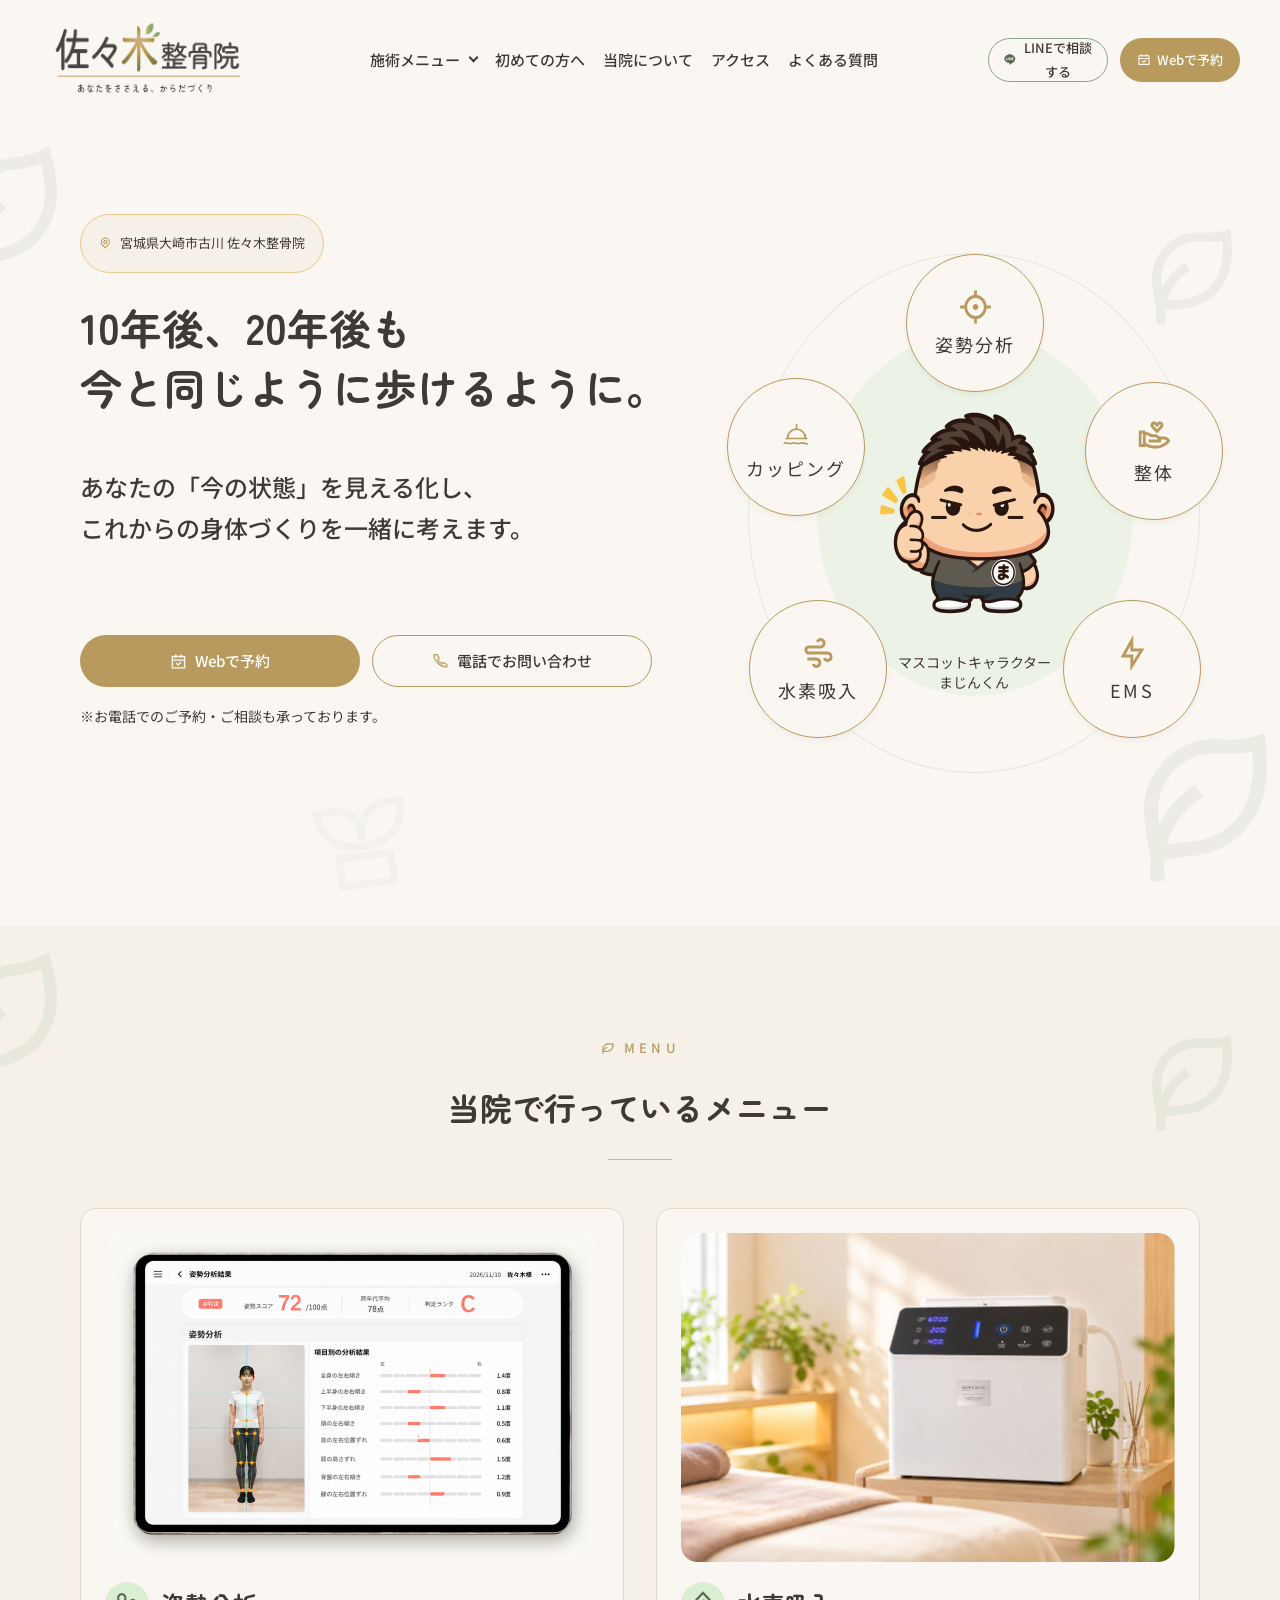
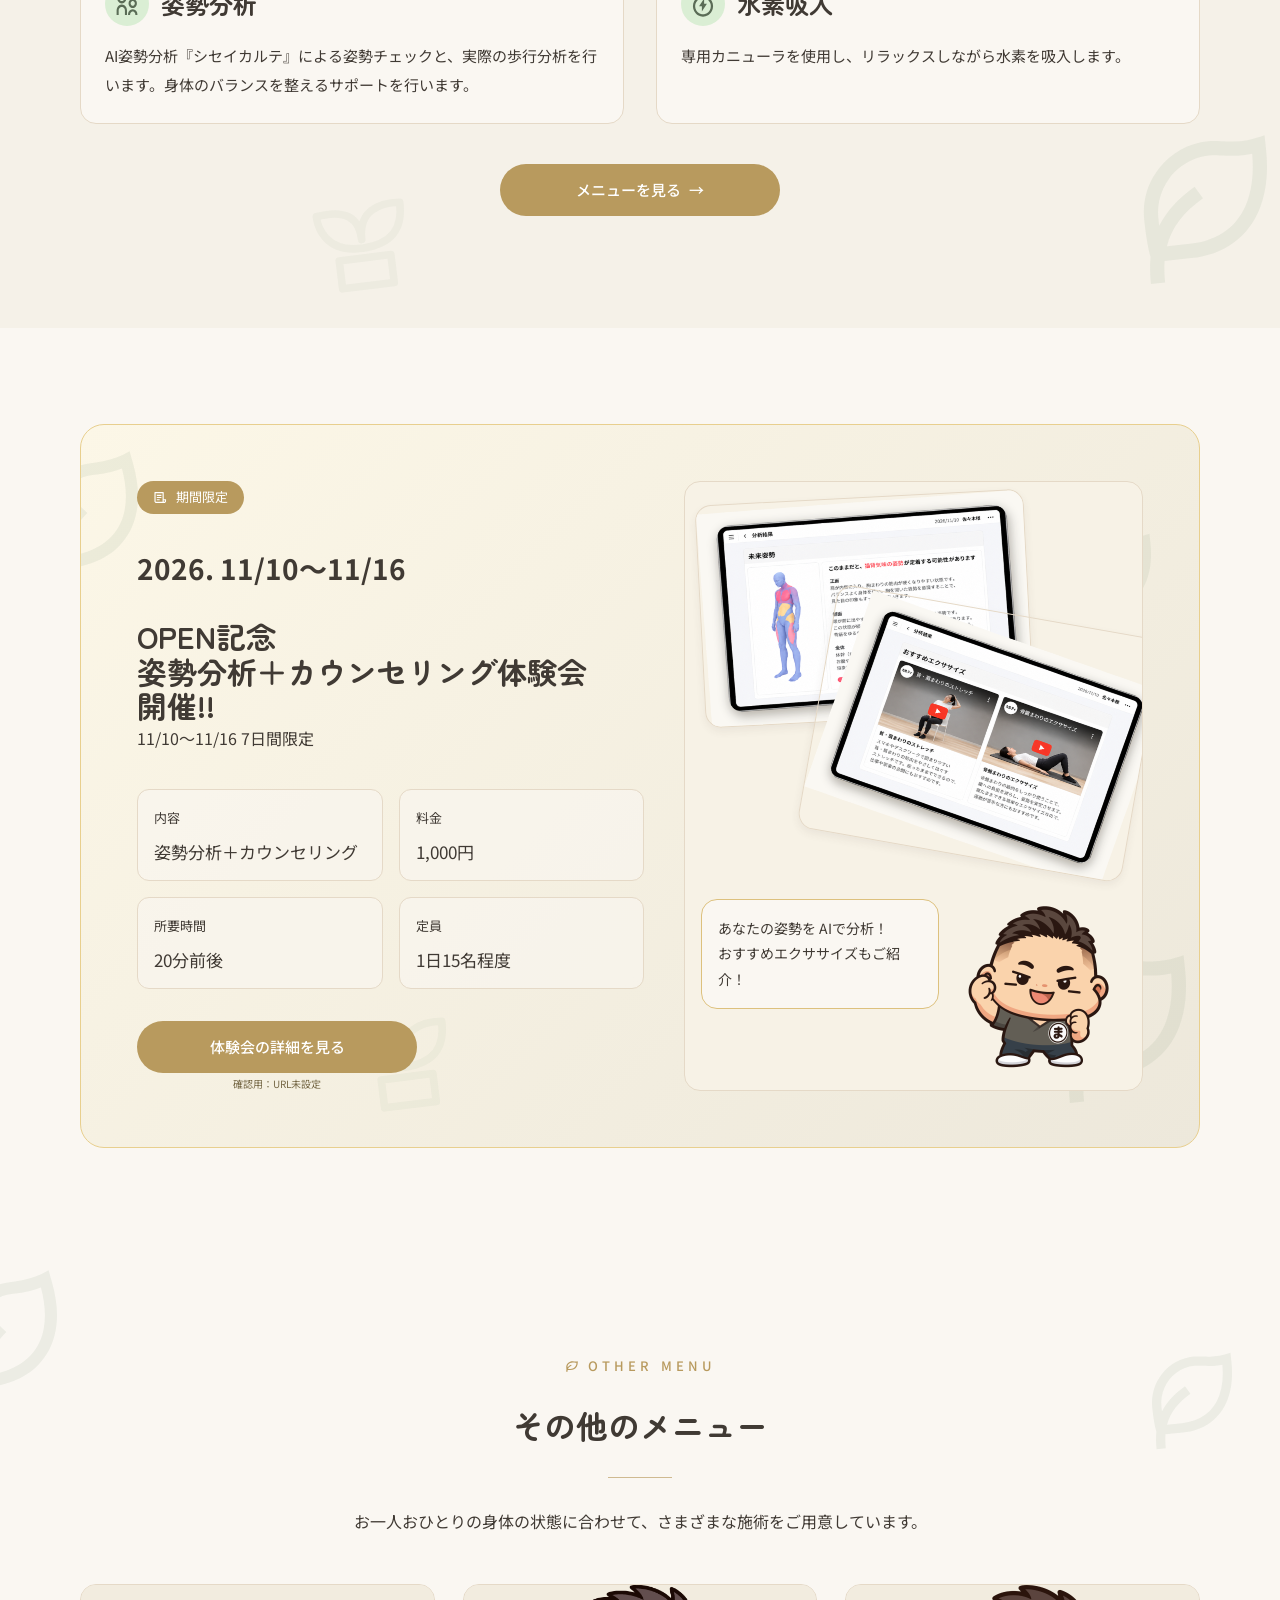
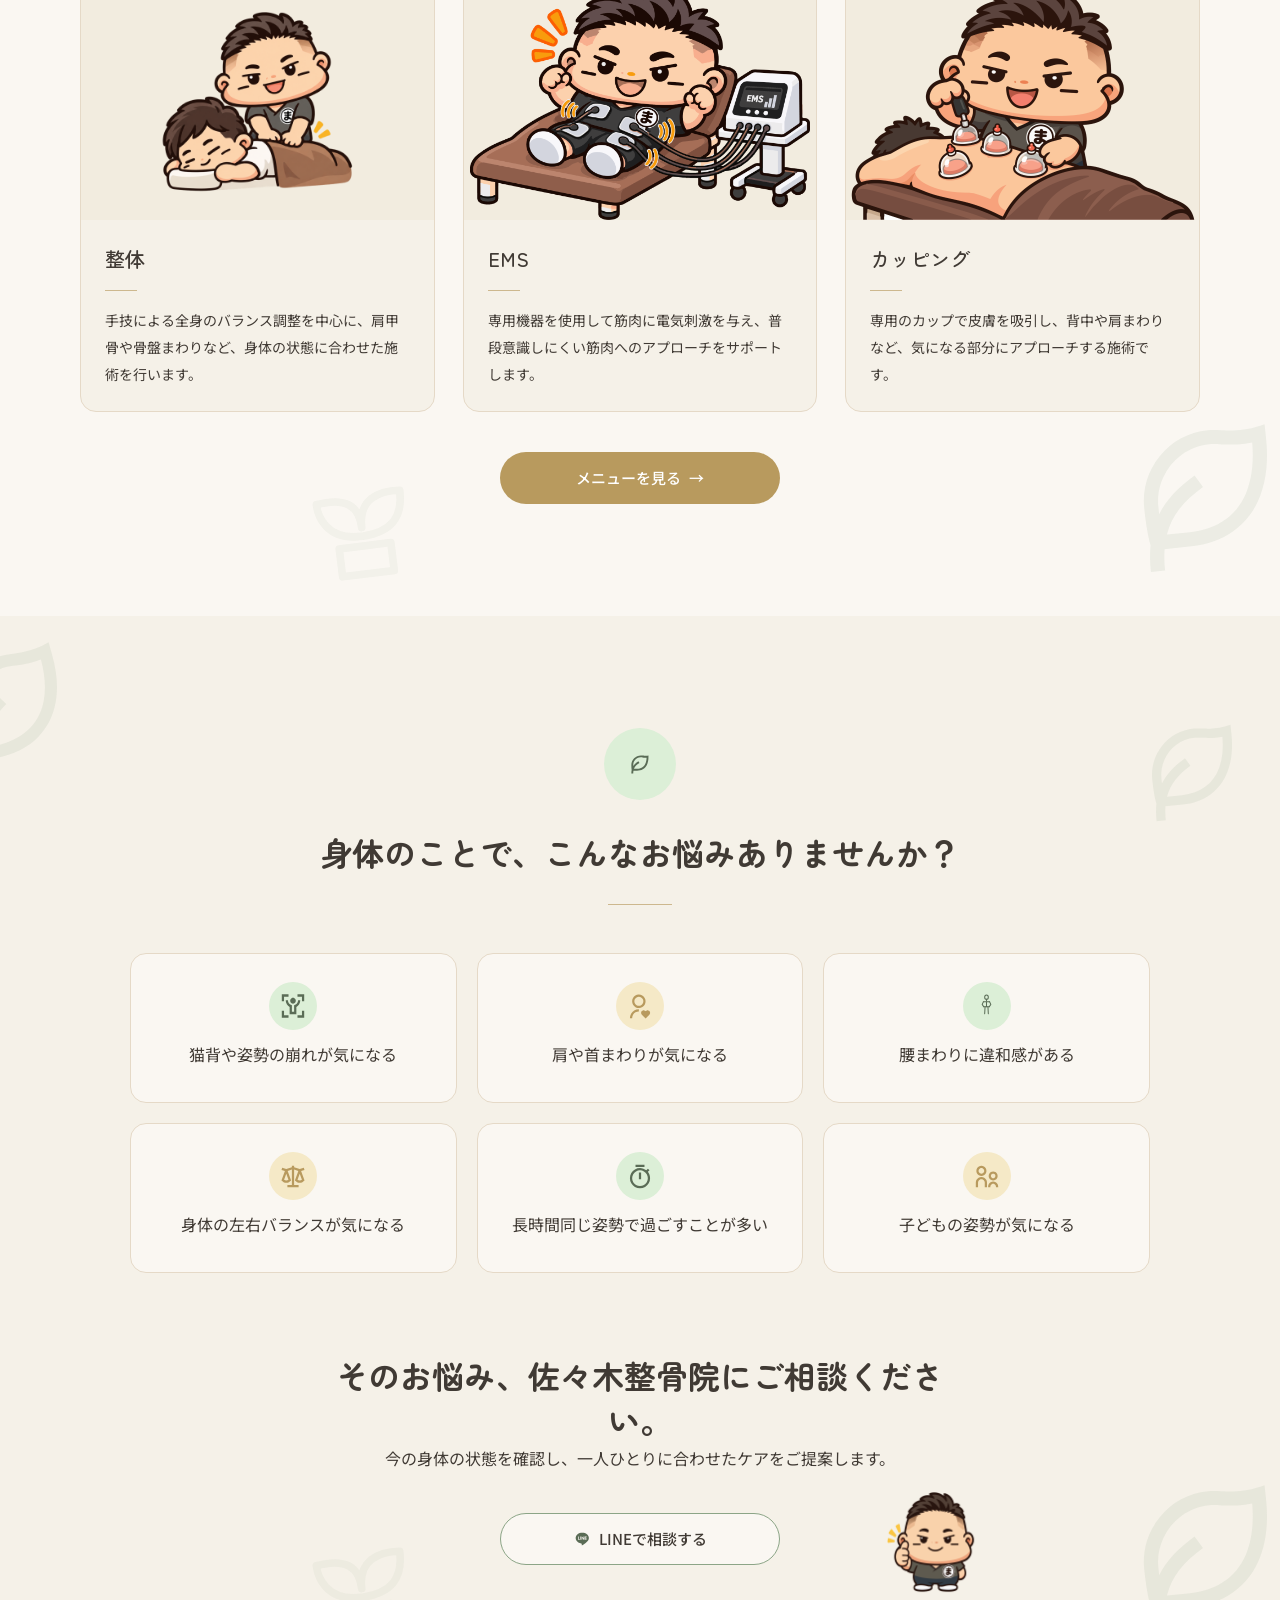
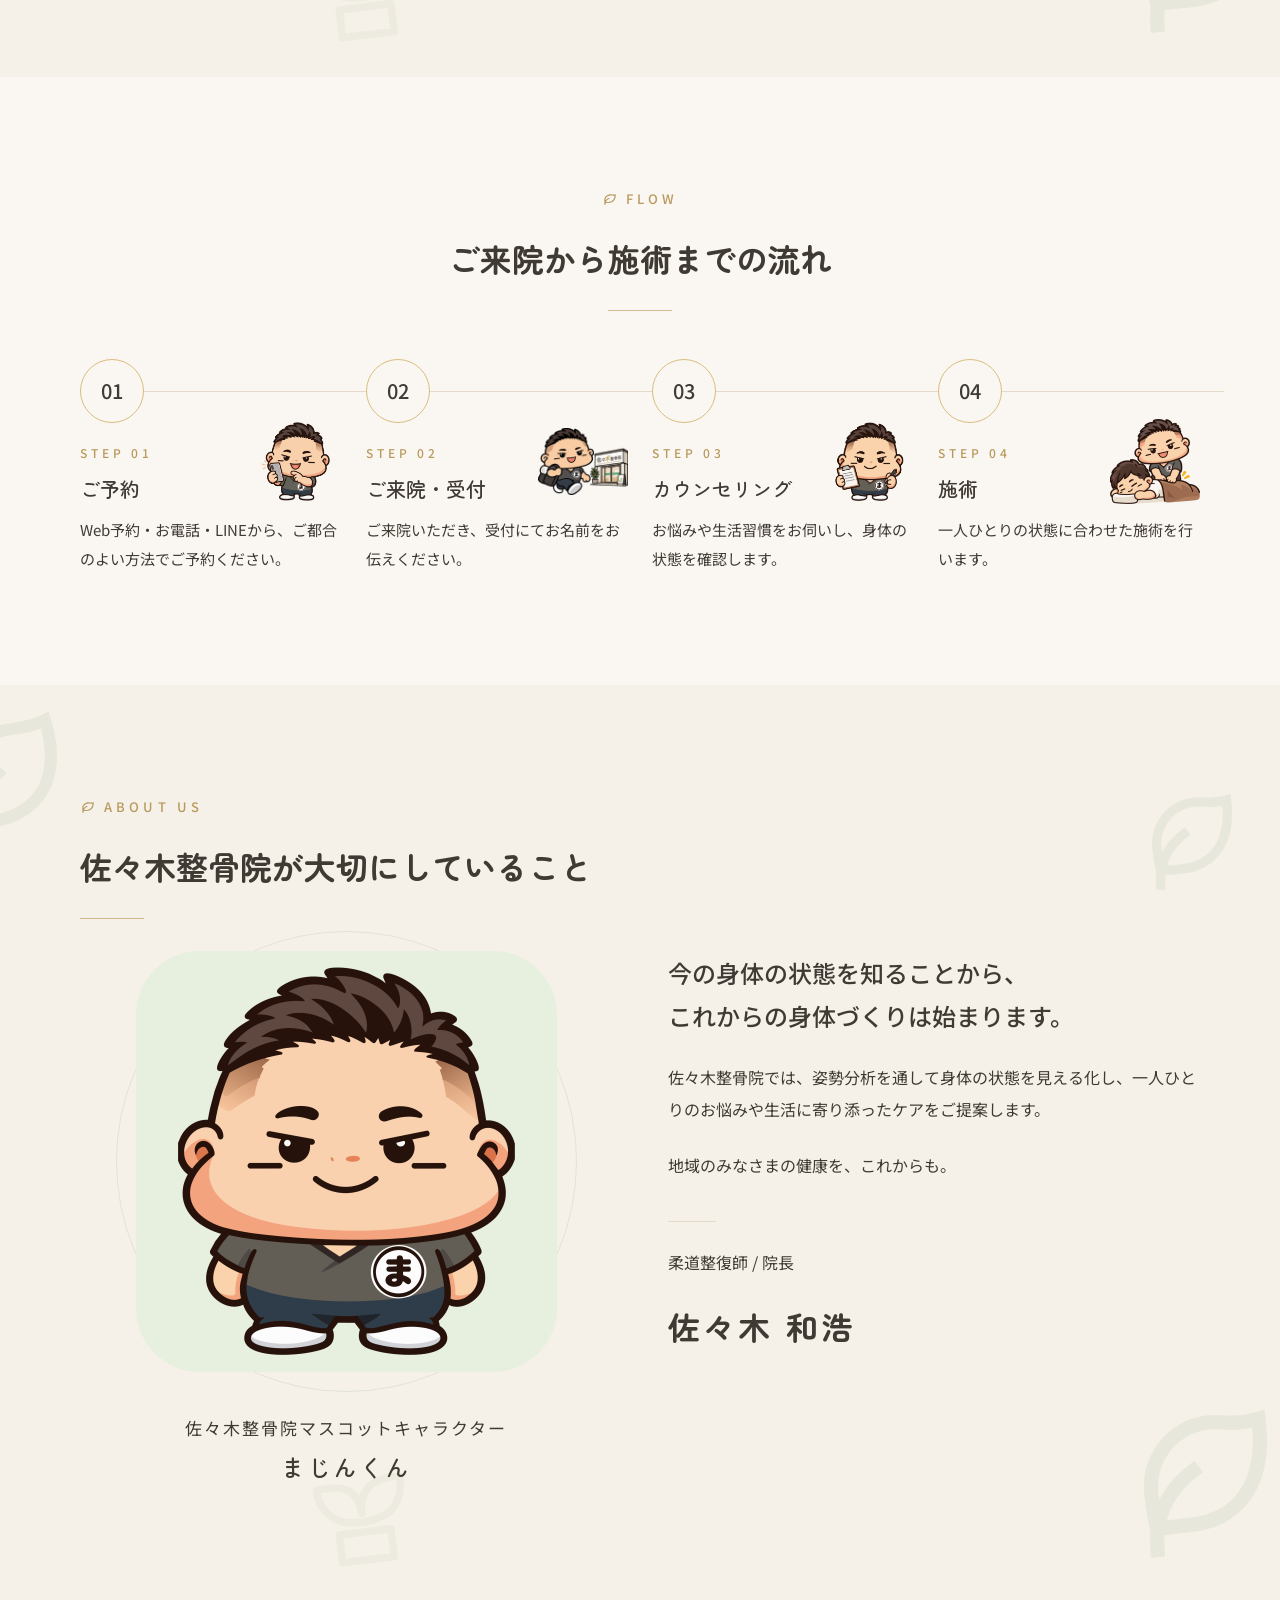
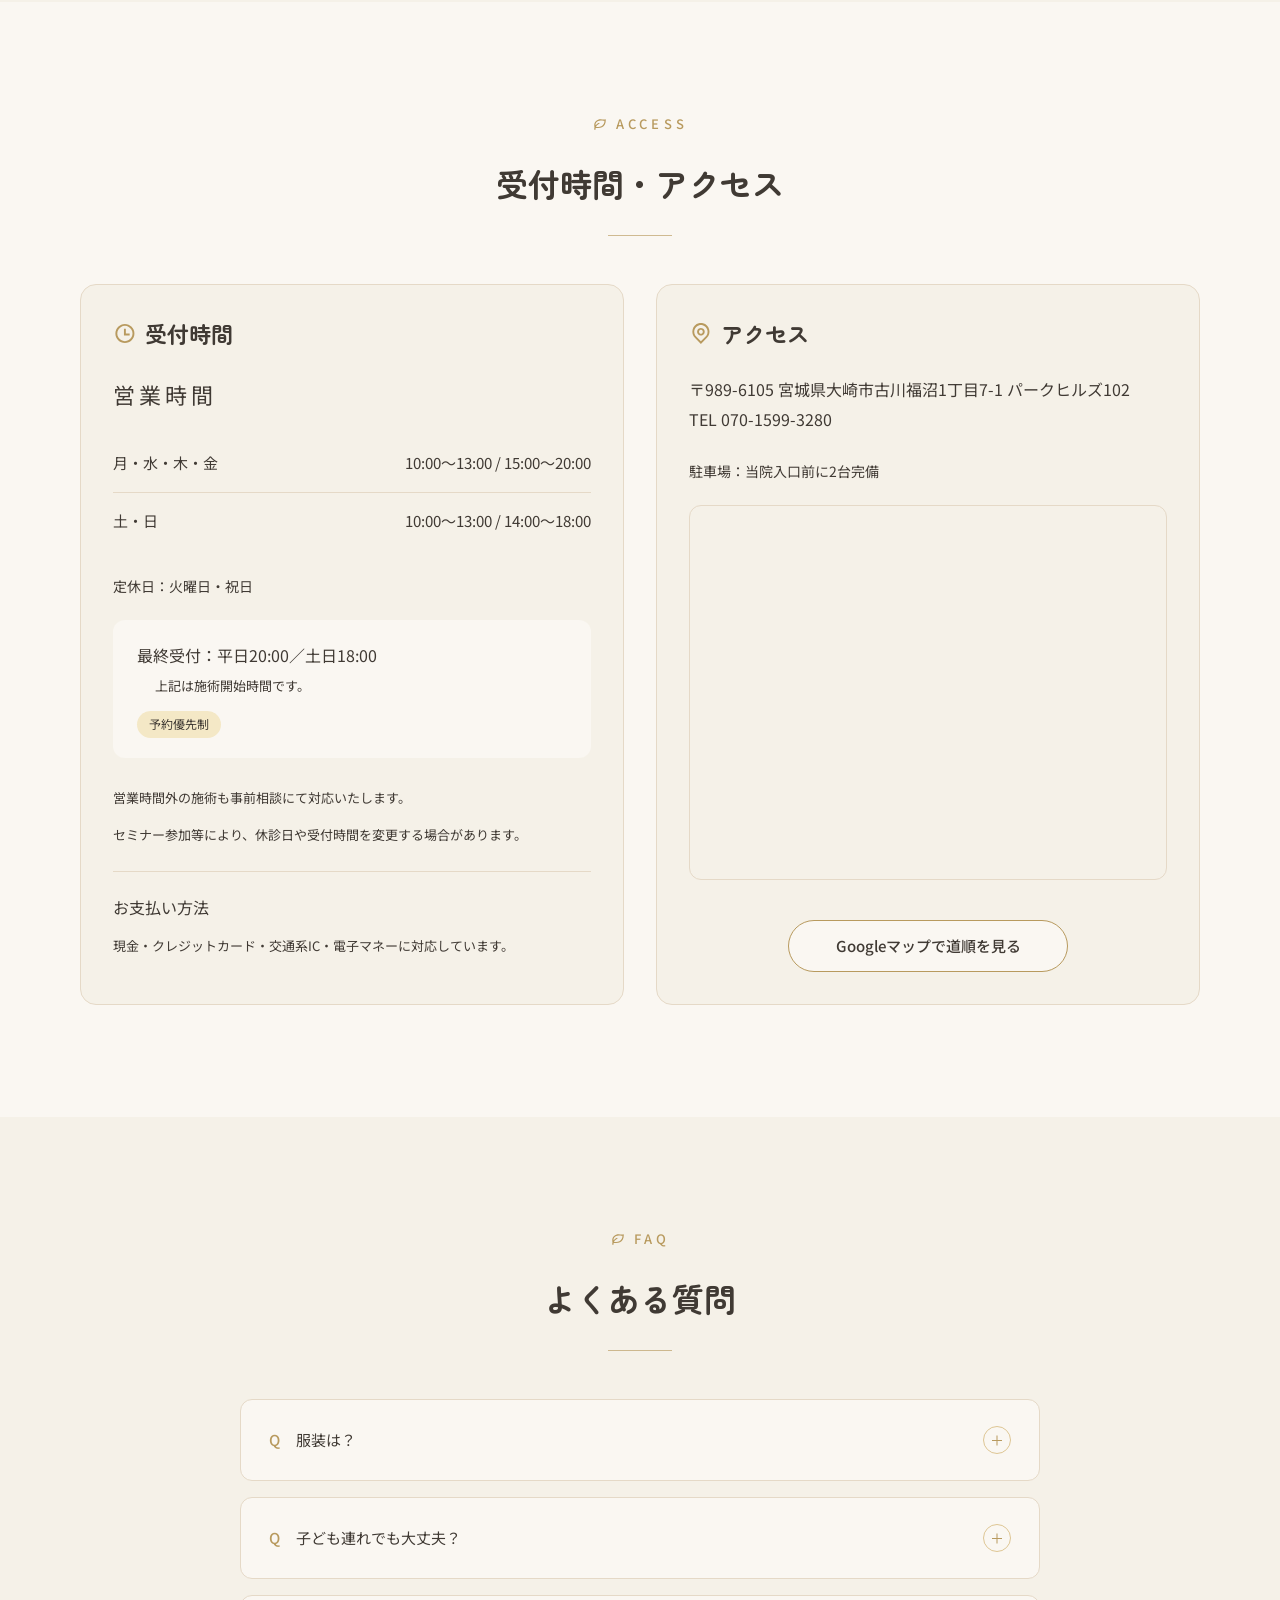
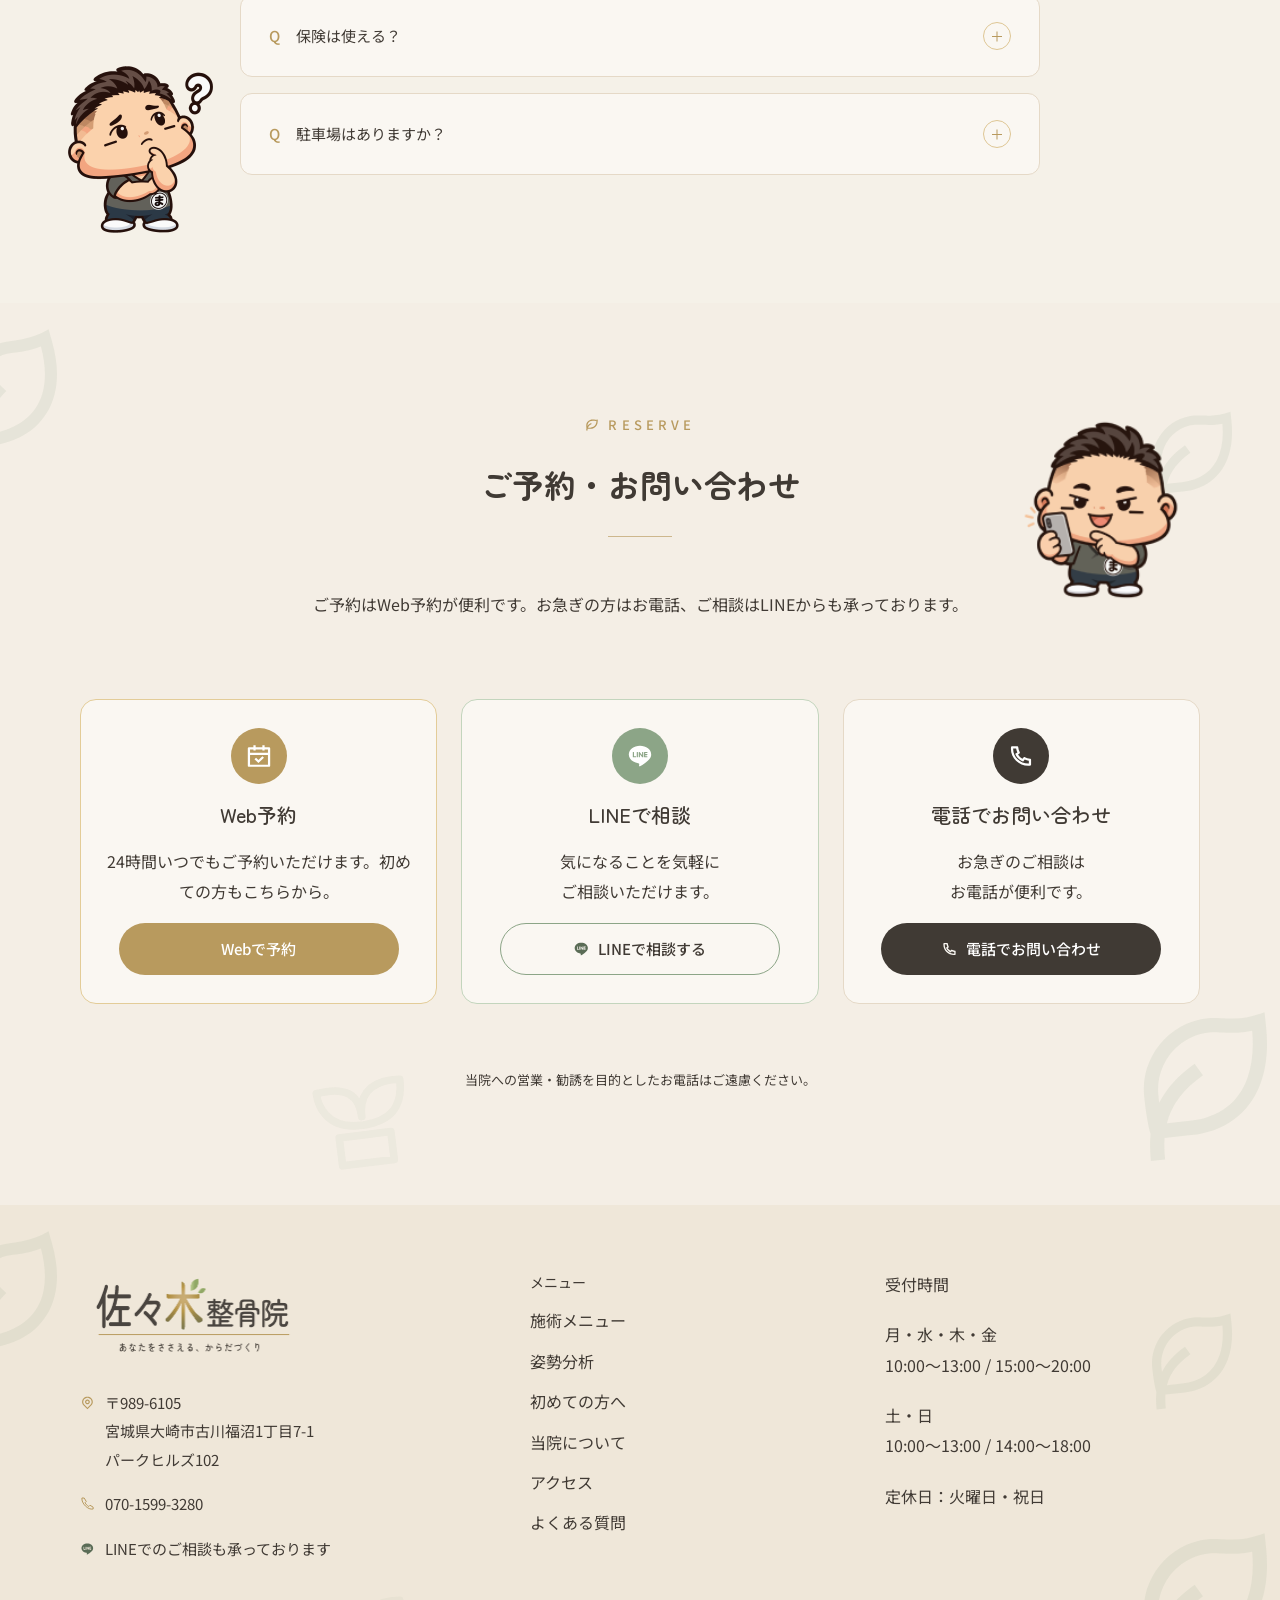
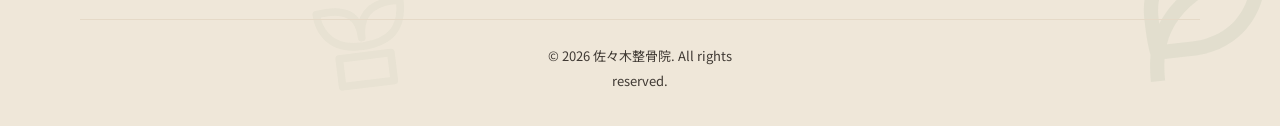
==== index.html @ aad19b83 "Publish approved website preview" ====
<!doctype html>
<html lang="ja">
<head>
  <meta charset="utf-8"><meta name="viewport" content="width=device-width, initial-scale=1">
  <title>佐々木整骨院｜宮城県大崎市古川</title>
  <meta name="description" content="宮城県大崎市古川の佐々木整骨院。姿勢分析、整体、EMS、水素吸入、カッピング。今の身体の状態を知ることから、これからの身体づくりを一緒に考えます。">
  <meta name="robots" content="noindex, nofollow">
  <script>if(new URLSearchParams(location.search).get('export')==='1')document.documentElement.dataset.export='true';</script>
  <link rel="stylesheet" href="./assets/css/fonts.css">
  <link rel="stylesheet" href="./assets/css/tokens.css"><link rel="stylesheet" href="./assets/css/base.css"><link rel="stylesheet" href="./assets/css/components.css"><link rel="stylesheet" href="./assets/css/motion.css"><link rel="stylesheet" href="./assets/css/pages/top.css">
  <script type="module" src="./assets/js/main.js"></script>
</head>
<body class="page-top">
  <a href="#main-content" class="skip-link">本文へ移動</a>
  <header class="site-header" data-header>
<div class="header-container">
  <a class="brand" href="./index.html" aria-label="佐々木整骨院 トップページ">

<img src="./images/site-footer__logo-image-d5512c13.png" alt="佐々木整骨院" class="" width="268" height="112" loading="eager" decoding="async">
</a>
  <nav class="desktop-nav" aria-label="メインナビゲーション" data-desktop-nav>
    <div class="dropdown-parent"><button class="nav-toggle" data-dropdown-toggle aria-expanded="false" aria-controls="desktop-dropdown">施術メニュー <span class="chevron" aria-hidden="true"></span></button>
    <div id="desktop-dropdown" class="desktop-dropdown" data-dropdown hidden><a href="./treatment.html">施術メニュー一覧</a><a href="./posture.html">姿勢分析</a><a href="./treatment.html#seitai">整体</a><a href="./treatment.html#ems">EMS</a><a href="./hydrogen.html">水素吸入</a><a href="./treatment.html#cupping">カッピング</a></div></div>
    <a href="./first.html">初めての方へ</a><a href="./index.html#about">当院について</a><a href="./index.html#access">アクセス</a><a href="./index.html#faq">よくある質問</a>
  </nav>
  <div class="header-actions">



<a class="button button--line" href="https://lin.ee/tBGermr" data-external="line" target="_blank" rel="noopener noreferrer"><img src="./images/icon-74-290.svg" class="icon " alt="" width="24" height="24">LINEで相談する<span class="sr-only">（新しいタブで開きます）</span></a>





<a class="button button--gold" href="https://sasaki-seikotsuin-majin.jp/lp/" data-external="web" target="_blank" rel="noopener noreferrer"><img src="./images/icon-74-337.svg" class="icon " alt="" width="24" height="24">Webで予約<span class="sr-only">（新しいタブで開きます）</span></a>

</div>
  <button class="menu-toggle" data-menu-toggle aria-expanded="false" aria-controls="mobile-menu" aria-label="メニューを開く"><span></span><span></span><span></span></button>
</div>
</header>
<div class="menu-overlay" data-menu-overlay hidden></div>
<div id="mobile-menu" class="mobile-menu" role="dialog" aria-modal="true" aria-label="サイトメニュー" tabindex="-1" data-mobile-menu hidden>
  <div class="mobile-menu__header"><a href="./index.html" aria-label="佐々木整骨院 トップページ">

<img src="./images/site-footer__logo-image-d5512c13.png" alt="佐々木整骨院" class="" width="192" height="80" loading="eager" decoding="async">
</a><button class="menu-close" data-menu-close aria-label="メニューを閉じる">×</button></div>
  <nav aria-label="スマートフォン用ナビゲーション"><button class="submenu-toggle" data-submenu-toggle aria-controls="mobile-submenu" aria-expanded="false">施術メニュー<span aria-hidden="true">＋</span></button><div id="mobile-submenu" class="mobile-submenu" hidden><a href="./treatment.html">施術メニュー一覧</a><a href="./posture.html">姿勢分析</a><a href="./treatment.html#seitai">整体</a><a href="./treatment.html#ems">EMS</a><a href="./hydrogen.html">水素吸入</a><a href="./treatment.html#cupping">カッピング</a></div><a class="mobile-nav-link" href="./first.html">初めての方へ</a><a class="mobile-nav-link" href="./index.html#about">当院について</a><a class="mobile-nav-link" href="./index.html#access">アクセス</a><a class="mobile-nav-link" href="./index.html#faq">よくある質問</a></nav>
  <p class="mobile-menu__label">ご予約・お問い合わせ</p><div class="mobile-menu__actions">



<a class="button button--gold" href="https://sasaki-seikotsuin-majin.jp/lp/" data-external="web" target="_blank" rel="noopener noreferrer">Webで予約<span class="sr-only">（新しいタブで開きます）</span></a>





<a class="button button--line" href="https://lin.ee/tBGermr" data-external="line" target="_blank" rel="noopener noreferrer"><img src="./images/icon-74-290.svg" class="icon " alt="" width="24" height="24">LINEで相談する<span class="sr-only">（新しいタブで開きます）</span></a>

<a class="button button--dark" href="tel:07015993280"><img src="./images/icon-74-372.svg" class="icon " alt="" width="24" height="24">電話でお問い合わせ</a></div>
</div>
<noscript><nav class="no-js-nav" aria-label="ページ一覧"><a href="./treatment.html">施術メニュー一覧</a><a href="./posture.html">姿勢分析</a><a href="./treatment.html#seitai">整体</a><a href="./treatment.html#ems">EMS</a><a href="./hydrogen.html">水素吸入</a><a href="./treatment.html#cupping">カッピング</a><a href="./first.html">初めての方へ</a><a href="./index.html#about">当院について</a><a href="./index.html#access">アクセス</a><a href="./index.html#faq">よくある質問</a></nav></noscript>

  <main id="main-content" tabindex="-1">

<section class="top-hero decorated" aria-labelledby="page-title"><div class="decorations" aria-hidden="true"><img class="leaf leaf--one" src="./images/icon-87-319.svg" alt=""><img class="leaf leaf--two" src="./images/icon-87-319.svg" alt=""><img class="leaf leaf--three" src="./images/icon-87-319.svg" alt=""><svg class="sprout" viewBox="0 0 100 120" fill="none"><path d="M48 74C14 74 10 49 10 40c28-4 39 6 39 26C49 40 68 34 88 36c0 25-12 37-39 38Zm-22 9h48v26H26z" stroke="currentColor" stroke-width="7" stroke-linejoin="round"/></svg></div><div class="hero-container">
<div class="hero-copy hero-intro"><p class="location-label"><img src="./images/icon-87-288.svg" class="icon " alt="" width="24" height="24">宮城県大崎市古川 佐々木整骨院</p><h1 id="page-title">10年後、20年後も
今と同じように歩けるように。</h1><p class="hero-description">あなたの「今の状態」を見える化し、
これからの身体づくりを一緒に考えます。</p></div>
<div class="hero-visual"><div class="menu-ring"><div class="hero-halo"></div><div class="menu-orbit menu-orbit--1" style="--delay:0s"><div class="menu-orbit__float"><a href="./posture.html"><img src="./images/icon-87-326.svg" class="icon " alt="" width="24" height="24"><span>姿勢分析</span></a></div></div><div class="menu-orbit menu-orbit--2" style="--delay:0.9s"><div class="menu-orbit__float"><a href="./treatment.html#seitai"><img src="./images/icon-87-331.svg" class="icon " alt="" width="24" height="24"><span>整体</span></a></div></div><div class="menu-orbit menu-orbit--3" style="--delay:1.8s"><div class="menu-orbit__float"><a href="./treatment.html#ems"><img src="./images/icon-87-336.svg" class="icon " alt="" width="24" height="24"><span>EMS</span></a></div></div><div class="menu-orbit menu-orbit--4" style="--delay:2.7s"><div class="menu-orbit__float"><a href="./hydrogen.html"><img src="./images/icon-87-341.svg" class="icon " alt="" width="24" height="24"><span>水素吸入</span></a></div></div><div class="menu-orbit menu-orbit--5" style="--delay:3.6s"><div class="menu-orbit__float"><a href="./treatment.html#cupping"><img src="./images/icon-87-346.svg" class="icon " alt="" width="24" height="24"><span>カッピング</span></a></div></div></div>

<img src="./images/majinkun_hero_thumbsup-cde52f91.png" alt="" class="hero-character" width="218" height="218" loading="eager" decoding="async">
<p class="hero-character-caption">マスコットキャラクター<br>まじんくん</p></div>
<div class="hero-cta hero-intro"><div class="actions">



<a class="button button--gold" href="https://sasaki-seikotsuin-majin.jp/lp/" data-external="web" target="_blank" rel="noopener noreferrer"><img src="./images/icon-74-337.svg" class="icon " alt="" width="24" height="24">Webで予約<span class="sr-only">（新しいタブで開きます）</span></a>

<a class="button button--outline" href="tel:07015993280"><svg class="icon phone-outline" aria-hidden="true" viewBox="0 0 24 24" fill="none" stroke="currentColor" stroke-width="1.7"><path d="m7 3 3 5-2 2c2 3 3 4 6 6l2-2 5 3v3c-8 2-19-9-18-17z"/></svg>電話でお問い合わせ</a></div><p class="hero-phone-note">※お電話でのご予約・ご相談も承っております。</p></div>
</div></section>


<section class="section top-menu section--beige decorated" id="menu" data-reveal><div class="decorations" aria-hidden="true"><img class="leaf leaf--one" src="./images/icon-87-319.svg" alt=""><img class="leaf leaf--two" src="./images/icon-87-319.svg" alt=""><img class="leaf leaf--three" src="./images/icon-87-319.svg" alt=""><svg class="sprout" viewBox="0 0 100 120" fill="none"><path d="M48 74C14 74 10 49 10 40c28-4 39 6 39 26C49 40 68 34 88 36c0 25-12 37-39 38Zm-22 9h48v26H26z" stroke="currentColor" stroke-width="7" stroke-linejoin="round"/></svg></div><div class="container">
<div class="section-heading center">
  <p class="eyebrow"><img src="./images/icon-87-364.svg" class="icon " alt="" width="24" height="24"> MENU</p>
  <h2>当院で行っているメニュー</h2><span class="heading-rule" aria-hidden="true"></span>
  
</div>
<div class="menu-cards"><a class="menu-card" href="./posture.html">

<img src="./images/menu-card__image-0005d74b.png" alt="姿勢分析" class="menu-card__photo" width="494" height="330" loading="lazy" decoding="async">
<h3><span class="round-icon"><img src="./images/icon-87-374.svg" class="icon " alt="" width="24" height="24"></span>姿勢分析</h3><p>AI姿勢分析『シセイカルテ』による姿勢チェックと、実際の歩行分析を行います。身体のバランスを整えるサポートを行います。</p></a><a class="menu-card" href="./hydrogen.html">

<img src="./images/menu-card__image--hydrogen-d3a3ce05.png" alt="水素吸入" class="menu-card__photo" width="494" height="330" loading="lazy" decoding="async">
<h3><span class="round-icon"><img src="./images/icon-87-385.svg" class="icon " alt="" width="24" height="24"></span>水素吸入</h3><p>専用カニューラを使用し、リラックスしながら水素を吸入します。</p></a></div><div class="section-bottom"><a class="button button--gold" href="./treatment.html">メニューを見る <span aria-hidden="true">→</span></a></div></div></section>



<section class="section experience" id="experience" data-reveal><div class="container"><div class="experience-panel decorated"><div class="decorations" aria-hidden="true"><img class="leaf leaf--one" src="./images/icon-87-319.svg" alt=""><img class="leaf leaf--two" src="./images/icon-87-319.svg" alt=""><img class="leaf leaf--three" src="./images/icon-87-319.svg" alt=""><svg class="sprout" viewBox="0 0 100 120" fill="none"><path d="M48 74C14 74 10 49 10 40c28-4 39 6 39 26C49 40 68 34 88 36c0 25-12 37-39 38Zm-22 9h48v26H26z" stroke="currentColor" stroke-width="7" stroke-linejoin="round"/></svg></div><div class="experience-copy"><p class="event-badge"><img src="./images/icon-87-435.svg" class="icon " alt="" width="24" height="24">期間限定</p><p class="event-date"><span class="desktop-only">2026. 11/10〜11/16</span><span class="mobile-only">11/10</span></p><h2><span class="desktop-only">OPEN記念
姿勢分析＋カウンセリング体験会
開催!!</span><span class="mobile-only">OPEN記念<br>姿勢分析＋カウンセリング<br>体験会開催!!</span></h2><p class="event-duration">11/10〜11/16 7日間限定</p><dl class="event-facts"><div><dt>内容</dt><dd>姿勢分析＋カウンセリング</dd></div><div><dt>料金</dt><dd>1,000円</dd></div><div><dt>所要時間</dt><dd>20分前後</dd></div><div><dt>定員</dt><dd>1日15名程度</dd></div></dl>



<span class="unavailable-wrap"><span class="button button--gold is-unavailable" role="link" aria-disabled="true" data-unconfigured="experience">体験会の詳細を見る</span><small class="unconfigured-note">確認用：URL未設定</small></span>

</div><div class="experience-visual">

<img src="./images/experience__image-fed4a5ee.png" alt="姿勢分析の結果画面" class="experience-photo experience-photo--one" width="593" height="401" loading="lazy" decoding="async">


<img src="./images/experience__image-bb1d2763.png" alt="おすすめエクササイズの案内画面" class="experience-photo experience-photo--two" width="614" height="461" loading="lazy" decoding="async">
<div class="experience-bottom"><p class="speech">あなたの姿勢を AIで分析！
おすすめエクササイズもご紹介！</p><picture><source media="(max-width:767px)" srcset="./images/majinkun_experience_guts-2d3f2a27.png">

<img src="./images/majinkun_experience_guts-d4fafcd0.png" alt="" class="experience-character" width="175" height="175" loading="lazy" decoding="async">
</picture></div></div></div></div></section>



<section class="section other-menu decorated" data-reveal><div class="decorations" aria-hidden="true"><img class="leaf leaf--one" src="./images/icon-87-319.svg" alt=""><img class="leaf leaf--two" src="./images/icon-87-319.svg" alt=""><img class="leaf leaf--three" src="./images/icon-87-319.svg" alt=""><svg class="sprout" viewBox="0 0 100 120" fill="none"><path d="M48 74C14 74 10 49 10 40c28-4 39 6 39 26C49 40 68 34 88 36c0 25-12 37-39 38Zm-22 9h48v26H26z" stroke="currentColor" stroke-width="7" stroke-linejoin="round"/></svg></div><div class="container">
<div class="section-heading center">
  <p class="eyebrow"><img src="./images/icon-87-364.svg" class="icon " alt="" width="24" height="24"> OTHER MENU</p>
  <h2>その他のメニュー</h2><span class="heading-rule" aria-hidden="true"></span>
  <p class="section-lead">お一人おひとりの身体の状態に合わせて、さまざまな施術をご用意しています。</p>
</div>
<div class="card-grid"><a class="other-card" href="./treatment.html#seitai"><div class="other-card__image">

<img src="./images/majinkun_other-menu_treatment-8772f2e1.png" alt="" class="" width="630" height="576" loading="lazy" decoding="async">
</div><div class="other-card__copy"><h3>整体</h3><span class="heading-rule"></span><p>手技による全身のバランス調整を中心に、肩甲骨や骨盤まわりなど、身体の状態に合わせた施術を行います。</p></div></a><a class="other-card" href="./treatment.html#ems"><div class="other-card__image">

<img src="./images/majinkun_other-menu_ems-f6d6d370.png" alt="" class="" width="618" height="428" loading="lazy" decoding="async">
</div><div class="other-card__copy"><h3>EMS</h3><span class="heading-rule"></span><p>専用機器を使用して筋肉に電気刺激を与え、普段意識しにくい筋肉へのアプローチをサポートします。</p></div></a><a class="other-card" href="./treatment.html#cupping"><div class="other-card__image">

<img src="./images/majinkun_other-menu_cupping-7964bb1e.png" alt="" class="" width="704" height="470" loading="lazy" decoding="async">
</div><div class="other-card__copy"><h3>カッピング</h3><span class="heading-rule"></span><p>専用のカップで皮膚を吸引し、背中や肩まわりなど、気になる部分にアプローチする施術です。</p></div></a></div><div class="section-bottom"><a class="button button--gold" href="./treatment.html">メニューを見る <span aria-hidden="true">→</span></a></div></div></section>



<section class="section top-concerns section--beige decorated" data-reveal><div class="decorations" aria-hidden="true"><img class="leaf leaf--one" src="./images/icon-87-319.svg" alt=""><img class="leaf leaf--two" src="./images/icon-87-319.svg" alt=""><img class="leaf leaf--three" src="./images/icon-87-319.svg" alt=""><svg class="sprout" viewBox="0 0 100 120" fill="none"><path d="M48 74C14 74 10 49 10 40c28-4 39 6 39 26C49 40 68 34 88 36c0 25-12 37-39 38Zm-22 9h48v26H26z" stroke="currentColor" stroke-width="7" stroke-linejoin="round"/></svg></div><div class="container"><span class="title-icon"><img src="./images/icon-87-576.svg" class="icon " alt="" width="24" height="24"></span>
<div class="section-heading center">
  
  <h2>身体のことで、こんなお悩みありませんか？</h2><span class="heading-rule" aria-hidden="true"></span>
  
</div>
<ul class="concern-list"><li class="concern-item"><span class="round-icon"><img src="./images/icon-87-589.svg" class="icon " alt="" width="24" height="24"></span>猫背や姿勢の崩れが気になる</li><li class="concern-item"><span class="round-icon"><img src="./images/icon-87-596.svg" class="icon " alt="" width="24" height="24"></span>肩や首まわりが気になる</li><li class="concern-item"><span class="round-icon"><img src="./images/icon-87-602.svg" class="icon " alt="" width="24" height="24"></span>腰まわりに違和感がある</li><li class="concern-item"><span class="round-icon"><img src="./images/icon-87-617.svg" class="icon " alt="" width="24" height="24"></span>身体の左右バランスが気になる</li><li class="concern-item"><span class="round-icon"><img src="./images/icon-87-624.svg" class="icon " alt="" width="24" height="24"></span>長時間同じ姿勢で過ごすことが多い</li><li class="concern-item"><span class="round-icon"><img src="./images/icon-87-631.svg" class="icon " alt="" width="24" height="24"></span>子どもの姿勢が気になる</li></ul><div class="concern-outro"><h2>そのお悩み、佐々木整骨院にご相談ください。</h2><p>今の身体の状態を確認し、一人ひとりに合わせたケアをご提案します。</p><div class="concerns-cta">



<a class="button button--line" href="https://lin.ee/tBGermr" data-external="line" target="_blank" rel="noopener noreferrer"><img src="./images/icon-74-290.svg" class="icon " alt="" width="24" height="24">LINEで相談する<span class="sr-only">（新しいタブで開きます）</span></a>



<img src="./images/majinkun_hero_thumbsup-cde52f91.png" alt="" class="concern-mascot" width="108" height="108" loading="lazy" decoding="async">
</div></div></div></section>



<section class="section top-flow" data-reveal><div class="container">
<div class="section-heading center">
  <p class="eyebrow"><img src="./images/icon-87-364.svg" class="icon " alt="" width="24" height="24"> FLOW</p>
  <h2>ご来院から施術までの流れ</h2><span class="heading-rule" aria-hidden="true"></span>
  
</div>
<ol class="flow-grid flow-grid--top" style="--steps:4"><li><span class="step-number">01</span><p class="eyebrow">STEP 01</p><h3>ご予約</h3>

<img src="./images/majinkun_flow_phone-0f6075c5.png" alt="" class="flow-image" width="168" height="168" loading="lazy" decoding="async">
<p>Web予約・お電話・LINEから、ご都合のよい方法でご予約ください。</p></li><li><span class="step-number">02</span><p class="eyebrow">STEP 02</p><h3>ご来院・受付</h3>

<img src="./images/majinkun_flow_visit-ef6ac5f1.png" alt="" class="flow-image" width="190" height="142" loading="lazy" decoding="async">
<p>ご来院いただき、受付にてお名前をお伝えください。</p></li><li><span class="step-number">03</span><p class="eyebrow">STEP 03</p><h3>カウンセリング</h3>

<img src="./images/majinkun_flow_karte-57c5397d.png" alt="" class="flow-image" width="166" height="166" loading="lazy" decoding="async">
<p>お悩みや生活習慣をお伺いし、身体の状態を確認します。</p></li><li><span class="step-number">04</span><p class="eyebrow">STEP 04</p><h3>施術</h3>

<img src="./images/majinkun_flow_treatment-ed11e7e8.png" alt="" class="flow-image" width="180" height="170" loading="lazy" decoding="async">
<p>一人ひとりの状態に合わせた施術を行います。</p></li></ol></div></section>



<section class="section about section--beige decorated" id="about" data-reveal><div class="decorations" aria-hidden="true"><img class="leaf leaf--one" src="./images/icon-87-319.svg" alt=""><img class="leaf leaf--two" src="./images/icon-87-319.svg" alt=""><img class="leaf leaf--three" src="./images/icon-87-319.svg" alt=""><svg class="sprout" viewBox="0 0 100 120" fill="none"><path d="M48 74C14 74 10 49 10 40c28-4 39 6 39 26C49 40 68 34 88 36c0 25-12 37-39 38Zm-22 9h48v26H26z" stroke="currentColor" stroke-width="7" stroke-linejoin="round"/></svg></div><div class="container">
<div class="section-heading left">
  <p class="eyebrow"><img src="./images/icon-87-364.svg" class="icon " alt="" width="24" height="24"> ABOUT US</p>
  <h2>佐々木整骨院が大切にしていること</h2><span class="heading-rule" aria-hidden="true"></span>
  
</div>
<div class="two-columns"><figure class="about-figure"><div class="about-mascot">

<img src="./images/majinkun_about_basic-e9d55742.png" alt="" class="" width="421" height="421" loading="lazy" decoding="async">
</div><figcaption>佐々木整骨院マスコットキャラクター<br><span>まじんくん</span></figcaption></figure><div class="copy"><p class="lead">今の身体の状態を知ることから、
これからの身体づくりは始まります。</p><p>佐々木整骨院では、姿勢分析を通して身体の状態を見える化し、一人ひとりのお悩みや生活に寄り添ったケアをご提案します。</p><p>地域のみなさまの健康を、これからも。</p><div class="director"><p>柔道整復師 / 院長</p><h3>佐々木 和浩</h3></div></div></div></div></section>



<section class="section access" id="access" data-reveal><div class="container">
<div class="section-heading center">
  <p class="eyebrow"><img src="./images/icon-87-364.svg" class="icon " alt="" width="24" height="24"> ACCESS</p>
  <h2>受付時間・アクセス</h2><span class="heading-rule" aria-hidden="true"></span>
  
</div>
<div class="access-grid"><article class="access-card"><h3><img src="./images/icon-87-790.svg" class="icon " alt="" width="24" height="24">受付時間</h3><p class="hours-label">営業時間</p><dl class="hours"><div><dt>月・水・木・金</dt><dd>10:00〜13:00 / 15:00〜20:00</dd></div><div><dt>土・日</dt><dd>10:00〜13:00 / 14:00〜18:00</dd></div></dl><p class="closed">定休日：火曜日・祝日</p><div class="last-reception"><p>最終受付：平日20:00／土日18:00</p><small>上記は施術開始時間です。</small><span class="priority">予約優先制</span></div><div class="notes"><p>営業時間外の施術も事前相談にて対応いたします。</p><p>セミナー参加等により、休診日や受付時間を変更する場合があります。</p></div><div class="payment"><p>お支払い方法</p><small>現金・クレジットカード・交通系IC・電子マネーに対応しています。</small></div></article><article class="access-card"><h3><img src="./images/icon-87-852.svg" class="icon " alt="" width="24" height="24">アクセス</h3><address>〒989-6105 宮城県大崎市古川福沼1丁目7-1 パークヒルズ102<br>TEL <a href="tel:07015993280">070-1599-3280</a></address><p class="parking">駐車場：当院入口前に2台完備</p><iframe class="map-frame" src="https://www.google.com/maps/embed?pb=!1m18!1m12!1m3!1d3118.8140853382542!2d140.9723895!3d38.584128899999996!2m3!1f0!2f0!3f0!3m2!1i1024!2i768!4f13.1!3m3!1m2!1s0x5f8913259c5616df%3A0xccb74fc03984ee79!2z5L2Q44CF5pyo5pW06aqo6Zmi!5e0!3m2!1sja!2sjp!4v1791988123013!5m2!1sja!2sjp" title="佐々木整骨院の所在地" loading="lazy" referrerpolicy="no-referrer-when-downgrade"></iframe><p class="section-bottom">



<a class="button button--outline" href="https://www.google.com/maps/dir/?api=1&amp;destination=38.5842095%2C140.9722274&amp;travelmode=driving" data-external="map" target="_blank" rel="noopener noreferrer">Googleマップで道順を見る<span class="sr-only">（新しいタブで開きます）</span></a>

</p></article></div></div></section>


<section class="faq-section faq-section--top" id="faq" data-reveal><div class="container">

<div class="section-heading center">
  <p class="eyebrow"><img src="./images/icon-87-364.svg" class="icon " alt="" width="24" height="24"> FAQ</p>
  <h2>よくある質問</h2><span class="heading-rule" aria-hidden="true"></span>
  
</div>

<div class="faq-layout"><div class="faq-grid"><details class="faq-item"><summary><span class="question-label" aria-hidden="true">Q</span><span>服装は？</span><span class="faq-mark" aria-hidden="true"></span></summary><div class="faq-answer"><span class="answer-label" aria-hidden="true">A</span><p>動きやすい服装でお越しください。お着替えのご用意もございます。女性専用のお着替えもご用意しております。</p></div></details><details class="faq-item"><summary><span class="question-label" aria-hidden="true">Q</span><span>子ども連れでも大丈夫？</span><span class="faq-mark" aria-hidden="true"></span></summary><div class="faq-answer"><span class="answer-label" aria-hidden="true">A</span><p>はい、お子さま連れでも安心してご来院いただけます。</p></div></details><details class="faq-item"><summary><span class="question-label" aria-hidden="true">Q</span><span>保険は使える？</span><span class="faq-mark" aria-hidden="true"></span></summary><div class="faq-answer"><span class="answer-label" aria-hidden="true">A</span><p>自費診療でのご案内になります。</p></div></details><details class="faq-item"><summary><span class="question-label" aria-hidden="true">Q</span><span>駐車場はありますか？</span><span class="faq-mark" aria-hidden="true"></span></summary><div class="faq-answer"><span class="answer-label" aria-hidden="true">A</span><p>当院入口前に2台分の駐車場をご用意しております。</p></div></details></div>


<img src="./images/majinkun_faq_thinking-6b832166.png" alt="" class="faq-mascot" width="120" height="120" loading="lazy" decoding="async">
</div>
</div></section>

<section class="reservation decorated" id="reservation" data-reveal>
<div class="decorations" aria-hidden="true"><img class="leaf leaf--one" src="./images/icon-87-319.svg" alt=""><img class="leaf leaf--two" src="./images/icon-87-319.svg" alt=""><img class="leaf leaf--three" src="./images/icon-87-319.svg" alt=""><svg class="sprout" viewBox="0 0 100 120" fill="none"><path d="M48 74C14 74 10 49 10 40c28-4 39 6 39 26C49 40 68 34 88 36c0 25-12 37-39 38Zm-22 9h48v26H26z" stroke="currentColor" stroke-width="7" stroke-linejoin="round"/></svg></div><div class="container">


<img src="./images/majinkun_flow_phone-0f6075c5.png" alt="" class="reservation-mascot" width="190" height="190" loading="lazy" decoding="async">


<div class="section-heading center">
  <p class="eyebrow"><img src="./images/icon-87-364.svg" class="icon " alt="" width="24" height="24"> RESERVE</p>
  <h2>ご予約・お問い合わせ</h2><span class="heading-rule" aria-hidden="true"></span>
  
</div>

<p class="reservation-intro">ご予約はWeb予約が便利です。お急ぎの方はお電話、ご相談はLINEからも承っております。</p>
<div class="reservation-grid">
 <article class="reservation-card reservation-card--web"><span class="round-icon"><img src="./images/icon-74-337.svg" class="icon " alt="" width="24" height="24"></span><h3>Web予約</h3><p>24時間いつでもご予約いただけます。初めての方もこちらから。</p>



<a class="button button--gold" href="https://sasaki-seikotsuin-majin.jp/lp/" data-external="web" target="_blank" rel="noopener noreferrer">Webで予約<span class="sr-only">（新しいタブで開きます）</span></a>

</article>
 <article class="reservation-card reservation-card--line"><span class="round-icon"><img src="./images/icon-74-354.svg" class="icon " alt="" width="24" height="24"></span><h3>LINEで相談</h3><p>気になることを気軽に<br>ご相談いただけます。</p>



<a class="button button--line" href="https://lin.ee/tBGermr" data-external="line" target="_blank" rel="noopener noreferrer"><img src="./images/icon-74-290.svg" class="icon " alt="" width="24" height="24">LINEで相談する<span class="sr-only">（新しいタブで開きます）</span></a>

</article>
 <article class="reservation-card reservation-card--phone"><span class="round-icon"><img src="./images/icon-74-372.svg" class="icon " alt="" width="24" height="24"></span><h3>電話でお問い合わせ</h3><p>お急ぎのご相談は<br>お電話が便利です。</p><a class="button button--dark" href="tel:07015993280"><img src="./images/icon-74-372.svg" class="icon " alt="" width="24" height="24">電話でお問い合わせ</a></article>
</div><p class="reservation-note">当院への営業・勧誘を目的としたお電話はご遠慮ください。</p>
</div></section>
</main>
  <footer class="site-footer decorated" data-site-footer><div class="decorations" aria-hidden="true"><img class="leaf leaf--one" src="./images/icon-87-319.svg" alt=""><img class="leaf leaf--two" src="./images/icon-87-319.svg" alt=""><img class="leaf leaf--three" src="./images/icon-87-319.svg" alt=""><svg class="sprout" viewBox="0 0 100 120" fill="none"><path d="M48 74C14 74 10 49 10 40c28-4 39 6 39 26C49 40 68 34 88 36c0 25-12 37-39 38Zm-22 9h48v26H26z" stroke="currentColor" stroke-width="7" stroke-linejoin="round"/></svg></div><div class="container"><div class="footer-grid">
<div class="footer-contact"><a href="./index.html">

<img src="./images/site-footer__logo-image-d5512c13.png" alt="佐々木整骨院" class="footer-logo" width="230" height="96" loading="lazy" decoding="async">
</a><address><p><img src="./images/icon-87-852.svg" class="icon " alt="" width="24" height="24"><span>〒989-6105<br>宮城県大崎市古川福沼1丁目7-1<br>パークヒルズ102</span></p><p><svg class="icon" aria-hidden="true" viewBox="0 0 24 24" fill="none" stroke="currentColor" stroke-width="1.6" stroke-linecap="round" stroke-linejoin="round"><path d="m7 3 3 5-2 2c2 3 3 4 6 6l2-2 5 3v3c-8 2-19-9-18-17z"/></svg><a href="tel:07015993280">070-1599-3280</a></p><p><img src="./images/icon-74-290.svg" class="icon " alt="" width="24" height="24"><span>LINEでのご相談も承っております</span></p></address></div>
<nav class="footer-nav" aria-label="フッターメニュー"><p>メニュー</p><a href="./treatment.html">施術メニュー</a><a href="./posture.html">姿勢分析</a><a href="./first.html">初めての方へ</a><a href="./index.html#about">当院について</a><a href="./index.html#access">アクセス</a><a href="./index.html#faq">よくある質問</a></nav>
<div class="footer-hours"><p>受付時間</p><p>月・水・木・金<br>10:00〜13:00 / 15:00〜20:00</p><p>土・日<br>10:00〜13:00 / 14:00〜18:00</p><p>定休日：火曜日・祝日</p></div>
</div><p class="copyright">© 2026 佐々木整骨院. All rights<br> reserved.</p></div></footer>

</body></html>
---- assets/css/fonts.css ----
/* Google Fonts official distributions. License files accompany the fonts. */
@font-face {
  font-family:'Noto Sans JP';
  font-style:normal;
  font-weight:400;
  font-display:swap;
  src:url('../fonts/noto-sans-jp-400.ttf') format('truetype')
}
@font-face {
  font-family:'Noto Sans JP';
  font-style:normal;
  font-weight:500;
  font-display:swap;
  src:url('../fonts/noto-sans-jp-500.ttf') format('truetype')
}
@font-face {
  font-family:'Noto Sans JP';
  font-style:normal;
  font-weight:700;
  font-display:swap;
  src:url('../fonts/noto-sans-jp-700.ttf') format('truetype')
}
@font-face {
  font-family:'Zen Maru Gothic';
  font-style:normal;
  font-weight:500;
  font-display:swap;
  src:url('../fonts/zen-maru-gothic-500.ttf') format('truetype')
}
@font-face {
  font-family:'Zen Maru Gothic';
  font-style:normal;
  font-weight:700;
  font-display:swap;
  src:url('../fonts/zen-maru-gothic-700.ttf') format('truetype')
}
---- assets/css/tokens.css ----
:root {
  --text:#403a34;
  --gold:#b89a5e;
  --paper:#faf7f2;
  --beige:#f5f1e8;
  --reserve:#f4eee5;
  --footer:#efe7d9;
  --line:#e5d9c7;
  --green:#8ca587;
  --content:1120px;
  --section:112px;
  --radius:12px;
  --header-height:120px;
  color-scheme:light
}
@media(max-width:767px) {
  :root {
    --section:64px;
    --header-height:73px
  }
}
---- assets/css/base.css ----
*,*::before,*::after {
  box-sizing:border-box
}
html {
  scroll-behavior:smooth;
  scroll-padding-top:90px
}
body {
  margin:0;
  background:var(--paper);
  color:var(--text);
  font-family:'Noto Sans JP',sans-serif;
  font-size:16px;
  font-weight:400;
  line-height:1.9;
  overflow-wrap:anywhere
}
h1,h2,h3,h4 {
  font-family:'Zen Maru Gothic',sans-serif;
  font-weight:700;
  line-height:1.5;
  margin:0
}
h1 {
  font-size:40px
}
h2 {
  font-size:32px
}
h3 {
  font-size:22px
}
p {
  margin:0 0 20px
}
p:last-child {
  margin-bottom:0
}
a {
  color:inherit;
  text-decoration:none
}
button {
  font:inherit;
  color:inherit;
  cursor:pointer
}
button,a {
  -webkit-tap-highlight-color:transparent
}
button {
  background:none;
  border:0
}
img {
  max-width:100%;
  height:auto;
  display:block;
  object-fit:contain
}
svg {
  max-width:100%
}
ul,ol {
  padding:0;
  margin:0;
  list-style:none
}
figure {
  margin:0
}
address {
  font-style:normal
}
small {
  font-size:13px
}
strong {
  font-weight:700
}
section[id] {
  scroll-margin-top:96px
}
main {
  padding-top:120px;
  outline:none
}
.container {
  width:calc(100% - 80px);
  max-width:var(--content);
  margin-inline:auto;
  position:relative
}
.section {
  padding-block:var(--section)
}
.section--beige {
  background:var(--beige)
}
.section--reserve {
  background:var(--reserve)
}
.center {
  text-align:center
}
.two-columns {
  display:grid;
  grid-template-columns:1fr 1fr;
  gap:56px;
  align-items:center
}
.copy p {
  margin-bottom:24px;
  line-height:2
}
.copy p:last-child {
  margin-bottom:0
}
.copy .lead {
  font-size:20px;
  font-weight:500;
  line-height:1.8
}
.card {
  padding:32px;
  border:1px solid var(--line);
  border-radius:16px;
  background:var(--paper)
}
.card-grid {
  display:grid;
  grid-template-columns:repeat(3,minmax(0,1fr));
  gap:24px
}
.card-grid--two {
  grid-template-columns:repeat(2,minmax(0,1fr))
}
.section-heading {
  margin-bottom:48px
}
.section-heading.left {
  text-align:left
}
.section-heading.center {
  text-align:center
}
.eyebrow {
  display:flex;
  align-items:center;
  justify-content:center;
  gap:8px;
  color:var(--gold);
  font-size:13px;
  font-weight:500;
  letter-spacing:.32em;
  line-height:1.6;
  margin-bottom:24px
}
.eyebrow .icon {
  width:16px;
  height:16px
}
.left .eyebrow {
  justify-content:flex-start
}
.heading-rule {
  display:block;
  height:1px;
  width:64px;
  background:var(--gold);
  opacity:.65;
  margin:28px auto 0
}
.left .heading-rule {
  margin-left:0
}
.section-lead {
  max-width:900px;
  margin:28px auto 0;
  line-height:1.9
}
.icon {
  width:24px;
  height:24px;
  object-fit:contain;
  display:inline-block;
  flex-shrink:0;
  vertical-align:middle
}
.sr-only {
  position:absolute;
  width:1px;
  height:1px;
  padding:0;
  margin:-1px;
  overflow:hidden;
  clip:rect(0,0,0,0);
  white-space:nowrap;
  border:0
}
.skip-link {
  position:fixed;
  z-index:1000;
  top:8px;
  left:8px;
  transform:translateY(-180%);
  background:var(--text);
  color:white;
  padding:10px 20px
}
.skip-link:focus {
  transform:translateY(0)
}
:focus-visible {
  outline:3px solid #765b29;
  outline-offset:5px
}
.no-js-nav {
  padding:100px 20px 20px;
  display:flex;
  gap:16px;
  flex-wrap:wrap;
  border-bottom:1px solid var(--line)
}
[hidden] {
  display:none!important
}
.actions {
  display:flex;
  gap:12px;
  align-items:flex-start;
  margin-top:32px
}
.actions.center {
  justify-content:center
}
.section-bottom {
  margin-top:40px;
  text-align:center
}
.pill {
  display:inline-flex;
  padding:10px 22px;
  border:1px solid #e8d6ab;
  border-radius:99px;
  color:var(--gold);
  background:#fbf6e6;
  font-size:16px
}
.notes {
  font-size:13px;
  line-height:1.9
}
.notes p {
  margin-bottom:12px
}
.note-box {
  border:1px solid var(--line);
  border-radius:12px;
  padding:24px 40px;
  background:var(--paper)
}
.check-list {
  border-top:1px solid var(--line);
  padding-top:24px;
  margin-top:32px;
  display:grid;
  gap:12px
}
.check-list li {
  display:flex;
  align-items:center;
  gap:12px
}
.check-list .round-icon {
  background:#dcefd7;
  width:48px;
  height:48px
}
.feature-image {
  background:var(--beige);
  border:1px solid var(--line);
  border-radius:16px;
  overflow:hidden;
  min-width:0
}
.feature-image img {
  width:100%;
  max-height:450px
}
.title-icon {
  display:flex;
  justify-content:center;
  align-items:center;
  background:#f7ebc9;
  color:var(--gold);
  border-radius:50%;
  width:72px;
  height:72px;
  font-size:30px;
  margin:0 auto 28px
}
.rounded-image {
  border-radius:12px;
  width:100%
}
.two-columns>*,.card-grid>*,.questionnaire-card>*,.access-grid>*,.experience-panel>* {
  min-width:0
}
.phone-outline {
  color:var(--gold)
}
@media(max-width:1100px) and (min-width:768px) {
  .container {
    width:calc(100% - 64px)
  }
  .two-columns {
    gap:32px
  }
  h1 {
    font-size:36px
  }
  h2 {
    font-size:30px
  }
  .card {
    padding:24px
  }
}
@media(max-width:767px) {
  body {
    font-size:15px;
    line-height:1.9
  }
  main {
    padding-top:73px
  }
  .container {
    width:calc(100% - 40px)
  }
  h1 {
    font-size:28px
  }
  h2 {
    font-size:24px
  }
  h3 {
    font-size:20px
  }
  .two-columns,.card-grid,.card-grid--two {
    grid-template-columns:1fr;
    gap:32px
  }
  .section-heading {
    margin-bottom:40px
  }
  .eyebrow {
    font-size:12px;
    letter-spacing:.3em;
    margin-bottom:24px
  }
  .heading-rule {
    margin-top:24px
  }
  .section-lead {
    font-size:15px;
    margin-top:24px
  }
  .copy .lead {
    font-size:18px
  }
  .card {
    padding:24px
  }
  .actions {
    flex-direction:column;
    align-items:stretch;
    gap:12px
  }
  .section-bottom {
    margin-top:32px
  }
  .note-box {
    padding:24px
  }
  .pill {
    font-size:14px;
    max-width:100%
  }
  .feature-image img {
    max-height:none
  }
  .title-icon {
    width:64px;
    height:64px
  }
  .notes {
    font-size:12px
  }
  section[id] {
    scroll-margin-top:89px
  }
}
---- assets/css/components.css ----
.site-header {
  height:120px;
  background:rgba(250,247,242,.8);
  position:fixed;
  top:0;
  left:0;
  right:0;
  z-index:100;
  border-bottom:1px solid transparent;
  transition:height 300ms ease-out,background 300ms ease-out,box-shadow 300ms ease-out
}
.header-container {
  max-width:1280px;
  width:calc(100% - 80px);
  height:100%;
  margin:auto;
  display:flex;
  gap:40px;
  align-items:center;
  justify-content:space-between
}
.brand {
  display:block;
  flex:0 0 268px
}
.brand img {
  width:268px;
  height:111.67px;
  transition:height 300ms ease-out,width 300ms ease-out
}
.desktop-nav {
  display:flex;
  align-items:center;
  gap:32px;
  white-space:nowrap;
  font-size:15px;
  font-weight:500
}
.desktop-nav a,.nav-toggle {
  font-size:15px;
  line-height:24px;
  display:flex;
  align-items:center;
  min-height:44px;
  padding:0
}
.desktop-nav a:hover,.nav-toggle:hover {
  color:var(--gold)
}
.chevron {
  width:7px;
  height:7px;
  border-right:2px solid;
  border-bottom:2px solid;
  transform:rotate(45deg);
  margin-left:10px;
  margin-top:-4px
}
.dropdown-parent {
  position:relative
}
.desktop-dropdown {
  position:absolute;
  top:72px;
  left:0;
  width:260px;
  padding:8px;
  background:var(--paper);
  border:1px solid var(--line);
  border-radius:12px;
  box-shadow:0 10px 24px #403a3412
}
.desktop-dropdown a {
  padding:12px 16px;
  min-height:48px
}
.desktop-dropdown a:hover {
  background:var(--beige);
  border-radius:6px
}
.header-actions {
  display:flex;
  align-items:center;
  gap:12px;
  flex-shrink:0
}
.button {
  display:inline-flex;
  align-items:center;
  justify-content:center;
  gap:8px;
  min-height:52px;
  width:280px;
  max-width:100%;
  border:1px solid transparent;
  border-radius:999px;
  text-align:center;
  font-size:15px;
  font-weight:500;
  line-height:24px;
  padding:12px 20px;
  transition:transform 300ms ease-out,color 300ms ease-out,background-color 300ms ease-out,border-color 300ms ease-out
}
.button .icon {
  width:17px;
  height:18px
}
.button--gold {
  background:var(--gold);
  color:white
}
.button--outline {
  border-color:var(--gold);
  background:var(--paper)
}
.button--line {
  border-color:var(--green);
  background:var(--paper);
  color:var(--text)
}
.button--dark {
  background:var(--text);
  color:white
}
.header-actions .button {
  height:44px;
  min-height:44px;
  padding:8px 14px;
  font-size:13px;
  gap:6px;
  width:132px
}
.header-actions .button--line {
  width:160px
}
.header-actions .button .icon {
  width:14px;
  height:14px
}
.header-actions .unconfigured-note {
  font-size:9px;
  line-height:12px;
  position:absolute;
  top:45px;
  left:0;
  width:100%
}
.unavailable-wrap {
  display:inline-flex;
  position:relative;
  flex-direction:column;
  align-items:center;
  max-width:100%
}
.unconfigured-note {
  display:block;
  font-size:10px;
  line-height:1.5;
  color:#766846;
  text-align:center;
  margin-top:3px
}
.is-unavailable {
  cursor:not-allowed
}
.site-header.is-compact {
  height:72px;
  background:rgba(250,247,242,.95);
  box-shadow:0 2px 12px #403a3410;
  border-bottom-color:var(--line)
}
.site-header.is-compact .brand img {
  height:64px;
  width:154px
}
.site-header.is-compact .desktop-dropdown {
  top:56px
}
.menu-toggle {
  display:none
}
.mobile-menu,.menu-overlay {
  display:none
}
.round-icon {
  display:inline-flex;
  align-items:center;
  justify-content:center;
  border-radius:50%;
  width:56px;
  height:56px;
  background:#f5e8c9;
  flex-shrink:0
}
.round-icon .icon {
  width:28px;
  height:28px
}
.decorated {
  position:relative;
  isolation:isolate;
  overflow:hidden
}
.decorations {
  position:absolute;
  inset:0;
  z-index:-1;
  pointer-events:none;
  overflow:hidden;
  color:#8ca58720
}
.leaf {
  position:absolute;
  transform-origin:20% 85%;
  width:140px;
  opacity:.65
}
.leaf--one {
  top:30px;
  left:-60px;
  transform:rotate(-10deg);
  width:170px
}
.leaf--two {
  top:100px;
  right:20px;
  width:130px
}
.leaf--three {
  bottom:20px;
  right:-30px;
  width:200px
}
.sprout {
  position:absolute;
  bottom:30px;
  left:24%;
  width:110px;
  height:130px;
  transform:rotate(-7deg);
  opacity:.65
}
.page-hero {
  padding:60px 0 100px;
  min-height:350px;
  text-align:center
}
.page-hero__title {
  position:relative;
  width:max-content;
  max-width:100%;
  margin:0 auto 28px
}
.page-hero__title .eyebrow {
  margin-bottom:24px
}
.page-hero__image {
  position:absolute;
  width:210px;
  height:200px;
  left:calc(100% + 120px);
  top:0;
  max-width:none
}
.page-hero__lead {
  font-size:20px;
  margin:auto;
  max-width:1000px
}
.hero-notice {
  margin:32px auto 0;
  padding:12px 28px;
  width:max-content;
  max-width:100%;
  border:1px solid #ead8ad;
  background:#fcf7e9;
  border-radius:99px;
  color:var(--gold)
}
.reservation {
  background:var(--reserve);
  padding:112px 0;
  min-height:884px
}
.reservation .container {
  position:relative
}
.reservation-mascot {
  position:absolute;
  top:0;
  right:0;
  width:190px;
  height:190px
}
.reservation-intro {
  text-align:center;
  margin:52px 0 80px
}
.reservation-grid {
  display:grid;
  grid-template-columns:repeat(3,minmax(0,1fr));
  gap:24px
}
.reservation-card {
  border:1px solid var(--line);
  border-radius:16px;
  background:var(--paper);
  padding:28px 24px;
  text-align:center;
  display:flex;
  flex-direction:column;
  align-items:center;
  min-height:305px
}
.reservation-card h3 {
  font-size:20px;
  font-weight:500;
  margin:16px 0
}
.reservation-card p {
  font-size:16px;
  line-height:1.9;
  margin:0 0 16px;
  min-height:60px
}
.reservation-card .button {
  width:280px
}
.reservation-card--web {
  border-color:#e3cc98
}
.reservation-card--line {
  border-color:#c3d5bd
}
.reservation-card--web .round-icon {
  background:var(--gold)
}
.reservation-card--line .round-icon {
  background:var(--green)
}
.reservation-card--phone .round-icon {
  background:var(--text)
}
.reservation-card .round-icon img {
  filter:brightness(0) invert(1)
}
.reservation-card .unavailable-wrap {
  width:100%
}
.reservation-note {
  text-align:center;
  font-size:13px;
  margin-top:64px
}
.site-footer {
  background:var(--footer);
  padding:64px 0 32px;
  min-height:510px
}
.footer-grid {
  display:grid;
  grid-template-columns:1.3fr 1fr 1fr;
  gap:40px
}
.footer-logo {
  width:230px;
  height:96px;
  margin-bottom:24px
}
.footer-contact {
  font-size:15px
}
.footer-contact address p {
  margin-bottom:16px
}
.footer-nav {
  display:flex;
  flex-direction:column;
  align-items:flex-start;
  gap:10px
}
.footer-nav p {
  font-size:14px;
  margin:0
}
.footer-hours p {
  margin-bottom:20px
}
.copyright {
  text-align:center;
  border-top:1px solid var(--line);
  padding-top:24px;
  margin-top:40px;
  font-size:13px
}
.faq-section {
  padding:112px 0;
  background:var(--beige)
}
.faq-layout {
  position:relative
}
.faq-grid {
  display:grid;
  grid-template-columns:1fr 1fr;
  gap:20px 32px
}
.faq-item {
  background:var(--paper);
  border:1px solid var(--line);
  border-radius:12px;
  overflow:hidden;
  align-self:start
}
.faq-item summary {
  cursor:pointer;
  display:flex;
  align-items:center;
  gap:16px;
  padding:24px 28px;
  list-style:none;
  font-size:15px;
  line-height:1.8;
  min-height:80px
}
.faq-item summary::-webkit-details-marker {
  display:none
}
.question-label {
  color:var(--gold);
  font-weight:500;
  flex-shrink:0
}
.faq-mark {
  position:relative;
  display:block;
  width:28px;
  height:28px;
  flex:0 0 28px;
  border:1px solid #dec694;
  border-radius:50%;
  margin-left:auto
}
.faq-mark::before,.faq-mark::after {
  content:'';
  position:absolute;
  background:var(--gold);
  width:10px;
  height:1px;
  top:13px;
  left:8px
}
.faq-mark::after {
  transform:rotate(90deg)
}
.faq-item[open] .faq-mark::after {
  display:none
}
.faq-answer {
  display:flex;
  gap:12px;
  padding:0 28px 24px;
  line-height:1.9;
  font-size:15px
}
.answer-label {
  flex:0 0 20px;
  color:#928e86
}
.faq-answer p {
  margin:0
}
.faq-mascot {
  position:absolute;
  left:-115px;
  bottom:-70px;
  width:120px;
  height:120px
}
.page-top .faq-grid,.page-treatment .faq-grid {
  grid-template-columns:1fr;
  max-width:800px;
  margin:auto;
  gap:16px
}
.page-top .faq-mascot {
  width:181px;
  height:181px;
  left:-30px;
  bottom:-65px
}
.page-treatment .faq-mascot {
  width:173px;
  height:173px;
  left:-15px;
  bottom:-70px
}
.page-top .faq-section {
  padding-bottom:128px
}
.flow-grid {
  display:grid;
  grid-template-columns:repeat(var(--steps),minmax(0,1fr));
  gap:24px
}
.flow-grid li {
  position:relative;
  padding-top:0
}
.flow-grid li::before {
  position:absolute;
  content:'';
  left:0;
  right:-24px;
  height:1px;
  background:var(--line);
  top:32px;
  z-index:-1
}
.step-number {
  display:flex;
  border:1px solid #d9bd7d;
  background:var(--paper);
  border-radius:50%;
  width:64px;
  height:64px;
  align-items:center;
  justify-content:center;
  font-size:20px;
  font-weight:500;
  margin-bottom:20px
}
.flow-grid .eyebrow {
  justify-content:flex-start;
  font-size:12px;
  margin-bottom:12px
}
.flow-grid h3 {
  font-size:20px;
  font-weight:500;
  min-height:60px
}
.flow-image {
  width:180px;
  height:160px;
  object-fit:contain;
  margin:24px auto 28px
}
.flow-grid li>p:last-child {
  font-size:16px;
  line-height:1.9
}
.price-table {
  max-width:950px;
  border:1px solid var(--line);
  border-radius:16px;
  background:var(--paper);
  overflow:hidden;
  margin:auto
}
.price-cells {
  display:flex
}
.price-cell {
  flex:1;
  text-align:center;
  padding:32px 20px;
  border-right:1px solid var(--line);
  min-width:0
}
.price-cell:last-child {
  border:0
}
.price-cell p {
  display:flex;
  align-items:center;
  justify-content:center;
  gap:8px;
  margin:0 0 24px;
  font-size:16px
}
.price-cell .icon {
  width:16px;
  height:16px
}
.price-cell strong {
  display:block;
  font-size:32px;
  line-height:1.5;
  margin-bottom:8px
}
.price-cell small {
  display:block
}
.price-note {
  padding:20px 40px;
  font-size:13px;
  background:var(--beige);
  text-align:center
}
.concern-list {
  display:grid;
  grid-template-columns:repeat(2,minmax(0,1fr));
  gap:20px
}
.concern-item {
  display:flex;
  align-items:center;
  gap:24px;
  padding:28px;
  background:var(--paper);
  border:1px solid var(--line);
  border-radius:16px;
  font-size:20px;
  font-weight:500;
  line-height:1.6
}
.concern-item .round-icon {
  background:#f4ead8;
  width:72px;
  height:72px
}
.concern-outro {
  text-align:center;
  font-size:20px;
  margin:80px auto 0
}
.feature-cards .round-icon {
  margin-bottom:24px
}
.feature-cards h3 {
  font-size:20px;
  font-weight:500;
  margin-bottom:16px
}
.feature-cards p {
  font-size:16px
}
.feature-cards {
  margin-top:80px
}
.footer-contact address p {
  display:flex;
  gap:10px;
  align-items:flex-start
}
.footer-contact address .icon {
  width:15px;
  height:20px;
  margin-top:4px;
  color:var(--gold)
}
.page-hydrogen .faq-mascot {
  display:none
}
@media(hover:hover) {
  a.button:hover {
    transform:scale(1.05);
    background:#a48a52;
    border-color:#a48a52;
    color:#fff
  }
  .button--line:hover {
    background:var(--green)!important
  }
  .button--outline:hover {
    background:var(--beige)!important;
    color:var(--text)!important
  }
  .footer-nav a:hover {
    text-decoration:underline
  }
}
@media(max-width:1320px) and (min-width:1101px) {
  .header-container {
    gap:22px
  }
  .desktop-nav {
    gap:18px
  }
  .brand {
    flex-basis:220px
  }
  .brand img {
    width:220px
  }
  .header-actions .button--line {
    width:140px
  }
  .header-actions .button {
    width:120px
  }
}
@media(max-width:1100px) and (min-width:768px) {
  .header-container {
    width:calc(100% - 40px);
    gap:16px;
    flex-wrap:wrap;
    justify-content:space-between;
    align-content:center
  }
  .brand {
    flex-basis:170px
  }
  .brand img {
    width:170px;
    height:70px
  }
  .desktop-nav {
    order:3;
    width:100%;
    justify-content:center;
    gap:24px;
    height:36px
  }
  .desktop-nav a,.nav-toggle {
    min-height:36px;
    font-size:13px
  }
  .header-actions .unconfigured-note {
    top:36px
  }
  .header-actions .button {
    height:36px;
    min-height:36px
  }
  .site-header.is-compact .desktop-nav {
    height:24px
  }
  .site-header.is-compact .brand img {
    height:40px;
    width:100px
  }
  .site-header.is-compact .header-actions .button {
    height:28px;
    min-height:28px;
    padding:0 10px
  }
  .site-header.is-compact .header-actions .unconfigured-note {
    display:none
  }
  .desktop-dropdown {
    top:36px
  }
  .site-header.is-compact .desktop-dropdown {
    top:30px
  }
  .faq-mascot {
    left:-30px;
    bottom:-80px;
    width:80px!important;
    height:80px!important
  }
  .reservation-mascot {
    width:130px;
    height:130px
  }
  .reservation-card {
    padding:24px 16px
  }
  .reservation-card h3 {
    font-size:18px
  }
  .reservation-card p {
    font-size:14px
  }
  .reservation-card .button {
    font-size:13px;
    padding:10px
  }
  .page-hero__image {
    left:calc(100% + 35px);
    width:160px
  }
}
@media(max-width:767px) {
  .site-header,.site-header.is-compact {
    height:73px
  }
  .header-container {
    width:calc(100% - 40px);
    gap:16px
  }
  .brand {
    flex-basis:153.6px
  }
  .brand img,.site-header.is-compact .brand img {
    height:64px;
    width:153.6px
  }
  .desktop-nav,.header-actions {
    display:none
  }
  .menu-toggle {
    display:flex;
    width:44px;
    height:44px;
    flex-direction:column;
    gap:5px;
    align-items:center;
    justify-content:center;
    padding:10px
  }
  .menu-toggle span {
    height:2px;
    background:var(--text);
    width:20px
  }
  .mobile-menu {
    display:block;
    position:fixed;
    inset:0 0 auto;
    max-height:100dvh;
    overflow-y:auto;
    overscroll-behavior:contain;
    background:var(--paper);
    z-index:201;
    padding:12px 20px 32px;
    clip-path:inset(0 0 100% 0);
    transition:clip-path 460ms cubic-bezier(.6,0,.9,1)
  }
  .mobile-menu.is-open {
    clip-path:inset(0 0 0 0);
    transition:clip-path 680ms cubic-bezier(.16,1,.3,1)
  }
  .mobile-menu__header {
    display:flex;
    align-items:center;
    justify-content:space-between;
    margin-bottom:24px
  }
  .mobile-menu__header img {
    width:192px;
    height:80px
  }
  .menu-close {
    font-size:30px;
    line-height:1;
    width:44px;
    height:44px
  }
  .submenu-toggle,.mobile-nav-link {
    display:flex;
    align-items:center;
    justify-content:space-between;
    min-height:54px;
    width:100%;
    border-bottom:1px solid var(--line);
    padding:12px 0;
    text-align:left;
    font-size:16px
  }
  .submenu-toggle[aria-expanded=true] span {
    font-size:0
  }
  .submenu-toggle[aria-expanded=true] span::after {
    content:'−';
    font-size:16px
  }
  .mobile-submenu {
    background:#f1ece3;
    padding:12px 16px;
    border-radius:8px;
    margin-top:12px
  }
  .mobile-submenu a {
    display:block;
    padding:10px 0;
    font-size:15px
  }
  .mobile-menu__label {
    margin:24px 0 12px;
    font-size:16px
  }
  .mobile-menu__actions {
    display:grid;
    gap:12px
  }
  .mobile-menu__actions .button,.mobile-menu__actions .unavailable-wrap {
    width:100%
  }
  .menu-overlay {
    display:block;
    position:fixed;
    inset:0;
    background:rgb(80 80 80 / 45%);
    opacity:0;
    z-index:200;
    transition:opacity 450ms ease
  }
  .menu-overlay.is-open {
    opacity:1
  }
  .button {
    width:335px;
    max-width:100%;
    font-size:15px
  }
  .unavailable-wrap {
    width:100%
  }
  .unconfigured-note {
    font-size:10px
  }
  .page-hero {
    min-height:265px;
    padding:40px 0 64px
  }
  .page-hero__title {
    margin:0 auto 30px
  }
  .page-hero__title .eyebrow {
    font-size:12px;
    white-space:nowrap;
    letter-spacing:.25em
  }
  .page-hero__image {
    left:calc(100% + 8px);
    top:60px;
    width:70px;
    height:70px
  }
  .page-hero__lead {
    font-size:15px
  }
  .page-hero .leaf--one {
    left:-30px;
    top:5px;
    width:120px
  }
  .page-hero .leaf--two {
    right:-10px;
    top:60px;
    width:110px
  }
  .page-hero .leaf--three {
    display:none
  }
  .page-hero .sprout {
    width:70px;
    height:80px;
    bottom:20px;
    left:27%
  }
  .hero-notice {
    font-size:13px;
    padding:14px 20px;
    border-radius:12px;
    margin-top:24px
  }
  .reservation {
    min-height:1479px;
    padding:64px 0
  }
  .reservation .section-heading {
    padding-right:0;
    margin-bottom:36px
  }
  .reservation h2 {
    font-size:24px
  }
  .reservation-mascot {
    width:82px;
    height:82px;
    right:0;
    top:75px
  }
  .reservation-intro {
    text-align:left;
    max-width:240px;
    margin:28px 0 48px;
    font-size:14px;
    line-height:1.9
  }
  .reservation-grid {
    grid-template-columns:1fr;
    gap:20px
  }
  .reservation-card {
    padding:28px 24px;
    min-height:305px
  }
  .reservation-card h3 {
    font-size:20px
  }
  .reservation-card p {
    font-size:15px;
    min-height:60px
  }
  .reservation-card .button {
    width:100%
  }
  .reservation-card .unconfigured-note {
    font-size:10px
  }
  .reservation-note {
    margin-top:40px;
    text-align:left;
    font-size:12px
  }
  .site-footer {
    padding:48px 0 32px;
    min-height:977px
  }
  .footer-grid {
    grid-template-columns:1fr;
    gap:32px
  }
  .footer-logo {
    width:192px;
    height:80px
  }
  .footer-contact {
    font-size:14px
  }
  .footer-nav {
    gap:10px
  }
  .footer-nav a {
    font-size:14px
  }
  .footer-hours {
    font-size:14px
  }
  .footer-hours p {
    margin-bottom:16px
  }
  .copyright {
    margin-top:32px;
    padding-top:24px;
    font-size:12px
  }
  .leaf--one {
    width:130px;
    left:-65px;
    top:30px
  }
  .leaf--two {
    width:100px;
    right:-20px;
    top:100px
  }
  .leaf--three {
    width:140px;
    right:-45px;
    bottom:25px
  }
  .sprout {
    width:80px;
    height:90px;
    left:22%;
    bottom:20px
  }
  .faq-section {
    padding:64px 0 100px
  }
  .faq-grid {
    grid-template-columns:1fr;
    gap:16px
  }
  .faq-item summary {
    font-size:15px;
    gap:12px;
    padding:20px;
    min-height:76px
  }
  .faq-answer {
    font-size:14px;
    padding:0 20px 24px
  }
  .faq-mark {
    width:26px;
    height:26px;
    flex-basis:26px
  }
  .faq-mark::before,.faq-mark::after {
    top:12px;
    left:7px
  }
  .faq-mascot,.page-top .faq-mascot,.page-treatment .faq-mascot {
    width:79px;
    height:79px;
    left:auto;
    right:0;
    bottom:-75px
  }
  .page-top .faq-mascot {
    width:84px;
    height:84px
  }
  .page-hydrogen .faq-mascot {
    width:62px;
    height:62px;
    bottom:-65px
  }
  .page-top .faq-section {
    padding-bottom:130px
  }
  .flow-grid {
    grid-template-columns:1fr;
    gap:48px;
    text-align:center
  }
  .step-number {
    margin:0 auto 20px
  }
  .flow-grid li::before {
    display:none
  }
  .flow-grid .eyebrow {
    justify-content:center
  }
  .flow-grid h3 {
    font-size:20px;
    min-height:0
  }
  .flow-image {
    width:280px;
    height:220px;
    margin:40px auto
  }
  .flow-grid li>p:last-child {
    font-size:15px;
    text-align:center
  }
  .price-cells {
    flex-direction:column
  }
  .price-cell {
    border-right:0;
    border-bottom:1px solid var(--line);
    padding:28px 20px
  }
  .price-cell p {
    font-size:15px;
    margin-bottom:16px
  }
  .price-cell strong {
    font-size:28px
  }
  .price-note {
    font-size:12px;
    text-align:left;
    padding:20px
  }
  .concern-list {
    grid-template-columns:1fr;
    gap:16px
  }
  .concern-item {
    padding:22px 20px;
    gap:16px;
    font-size:16px;
    min-height:98px
  }
  .concern-item .round-icon {
    width:56px;
    height:56px
  }
  .concern-outro {
    font-size:16px;
    margin-top:48px
  }
  .feature-cards {
    margin-top:48px
  }
  .feature-cards h3 {
    font-size:18px
  }
  .feature-cards p {
    font-size:15px
  }
}
@media(max-width:767px) {
  .reservation-mascot {
    position:static;
    display:block;
    margin:0 auto 16px;
    width:82px;
    height:82px
  }
  .reservation-intro {
    text-align:center;
    max-width:none;
    margin:0 auto 48px
  }
  .reservation .section-heading {
    margin-bottom:28px
  }
  .reservation .eyebrow {
    margin-bottom:16px
  }
  .reservation .heading-rule {
    margin-top:20px
  }
  .reservation-card {
    padding:24px;
    min-height:297px
  }
  .reservation-grid {
    gap:24px
  }
  .faq-mascot,.page-top .faq-mascot,.page-treatment .faq-mascot,.page-hydrogen .faq-mascot {
    left:50%;
    right:auto;
    transform:translateX(-50%)
  }
  .page-hydrogen .faq-mascot {
    display:block
  }
  .footer-contact address p {
    gap:10px
  }
  .footer-contact address .icon {
    width:14px;
    height:18px
  }
}
---- assets/css/motion.css ----
@keyframes hero-in {
  from {
    opacity:0;
    transform:translateY(18px)
  }
  to {
    opacity:1;
    transform:translateY(0)
  }
}
@keyframes leaf-sway {
  0%,100% {
    rotate:-6deg
  }
  50% {
    rotate:6deg
  }
}
@keyframes menu-float {
  0%,100% {
    transform:translateY(-4px)
  }
  50% {
    transform:translateY(4px)
  }
}
.hero-intro {
  animation:hero-in .9s ease-out both
}
.menu-ring {
  animation:hero-in .9s ease-out .15s both
}
.leaf {
  animation:leaf-sway 7s ease-in-out infinite
}
.leaf--two {
  animation-delay:-2s
}
.leaf--three {
  animation-delay:-4s
}
.menu-orbit__float {
  animation:menu-float 4.2s ease-in-out infinite;
  animation-delay:var(--delay,0s)
}
.menu-orbit:hover .menu-orbit__float {
  animation-play-state:paused
}
.menu-orbit a {
  transition:transform 300ms ease-out,color 300ms ease-out,background-color 300ms ease-out
}
.menu-orbit a:hover {
  transform:scale(1.05);
  color:var(--gold)
}
@media(max-width:767px) {
  .menu-orbit__float {
    animation:none
  }
}
html[data-export] *,html[data-export] *::before,html[data-export] *::after {
  animation:none!important;
  transition:none!important;
  scroll-behavior:auto!important
}
html[data-export] {
  scroll-behavior:auto!important
}
html[data-export] [data-reveal] {
  opacity:1!important;
  transform:none!important
}
@media(prefers-reduced-motion:reduce) {
  html {
    scroll-behavior:auto!important
  }
  *,*::before,*::after {
    animation:none!important;
    transition:none!important;
    scroll-behavior:auto!important
  }
  [data-reveal] {
    opacity:1!important;
    transform:none!important
  }
}
---- assets/css/pages/top.css ----
.mobile-only {display:none}
@media(max-width:767px){.access .container,.page-top .faq-section .container{width:calc(100% - 32px)}}
.top-hero {
  padding:94px 0 112px;
  min-height:806px
}
.hero-container {
  width:calc(100% - 80px);
  max-width:1120px;
  margin:auto;
  position:relative;
  display:grid;
  grid-template-columns:612px 1fr;
  column-gap:56px
}
.hero-copy {
  grid-column:1;
  grid-row:1
}
.location-label {
  display:inline-flex;
  align-items:center;
  gap:8px;
  font-size:13px;
  border:1px solid #e5c98b;
  background:var(--beige);
  border-radius:99px;
  padding:16px 18px;
  margin-bottom:24px
}
.location-label .icon {
  width:13px;
  height:14px
}
.hero-copy h1 {
  white-space:pre-line;
  font-size:42px;
  line-height:1.43
}
.hero-description {
  white-space:pre-line;
  font-size:24px;
  line-height:1.7;
  font-weight:500;
  margin-top:50px
}
.hero-visual {
  position:relative;
  width:452px;
  height:520px;
  grid-column:2;
  grid-row:1/3;
  margin-top:39px
}
.hero-character {
  position:absolute;
  left:117px;
  top:151px;
  width:218px;
  height:218px
}
.hero-character-caption {
  position:absolute;
  top:400px;
  width:100%;
  font-size:14px;
  line-height:1.4;
  text-align:center
}
.menu-ring {
  position:absolute;
  inset:0;
  border:1px solid #8ca58730;
  border-radius:50%
}
.hero-halo {
  position:absolute;
  width:316px;
  height:364px;
  top:78px;
  left:68px;
  border-radius:50%;
  background:#edf2e7
}
.menu-orbit {
  position:absolute;
  width:138px;
  height:138px
}
.menu-orbit a {
  border:1px solid var(--gold);
  border-radius:50%;
  width:138px;
  height:138px;
  display:flex;
  flex-direction:column;
  align-items:center;
  justify-content:center;
  background:var(--paper);
  box-shadow:0 3px 6px #403a340d;
  gap:8px;
  font-size:18px;
  letter-spacing:.12em;
  line-height:1.3
}
.menu-orbit .icon {
  width:35px;
  height:36px
}
.menu-orbit--1 {
  left:157px;
  top:0
}
.menu-orbit--2 {
  left:336px;
  top:128px
}
.menu-orbit--3 {
  left:314px;
  top:346px
}
.menu-orbit--4 {
  left:0;
  top:346px
}
.menu-orbit--5 {
  left:-22px;
  top:124px
}
.hero-cta {
  grid-column:1;
  grid-row:2
}
.hero-cta .actions {
  margin-top:44px
}
.hero-phone-note {
  font-size:14px;
  margin-top:16px
}
.menu-cards {
  display:grid;
  grid-template-columns:1fr 1fr;
  gap:32px
}
.menu-card {
  display:block;
  background:var(--paper);
  border:1px solid var(--line);
  border-radius:16px;
  padding:24px
}
.menu-card__photo {
  width:100%;
  aspect-ratio:1.5;
  object-fit:cover;
  border-radius:16px
}
.menu-card h3 {
  display:flex;
  align-items:center;
  gap:12px;
  margin:20px 0 16px;
  font-size:24px;
  line-height:1.2;
  max-width:160px
}
.menu-card h3 .round-icon {
  width:44px;
  height:44px;
  background:#daeed4
}
.menu-card p {
  font-size:15px;
  line-height:1.9
}
.top-menu {
  min-height:986px
}
.top-menu .section-heading {
  margin-bottom:48px
}
.experience {
  padding:96px 0
}
.experience-panel {
  padding:56px;
  background:linear-gradient(135deg,#fcf7e7,#ede8db);
  border:1px solid #e8cf8e;
  border-radius:24px;
  display:grid;
  grid-template-columns:1.05fr .95fr;
  gap:40px
}
.experience-copy h2 {
  white-space:pre-line;
  font-size:30px;
  line-height:1.15;
  position:relative
}
.event-badge {
  background:var(--gold);
  color:white;
  display:inline-flex;
  align-items:center;
  gap:8px;
  font-size:13px;
  border-radius:99px;
  padding:4px 16px;
  margin-bottom:28px
}
.event-badge .icon {
  width:15px;
  height:15px;
  filter:brightness(0) invert(1)
}
.event-date {
  font-size:28px;
  font-weight:700;
  margin-bottom:24px
}
.event-duration {
  font-size:16px;
  margin-bottom:36px
}
.event-facts {
  display:grid;
  grid-template-columns:1fr 1fr;
  gap:16px;
  margin:24px 0 32px
}
.event-facts>div {
  padding:16px;
  background:#faf7f299;
  border:1px solid var(--line);
  border-radius:12px
}
.event-facts dt {
  font-size:13px;
  margin-bottom:8px
}
.event-facts dd {
  margin:0;
  font-size:17px;
  line-height:1.5
}
.experience-visual {
  position:relative;
  border-radius:16px;
  border:1px solid var(--line);
  background:#f7f2e6;
  min-height:510px;
  overflow:hidden
}
.experience-photo {
  position:absolute;
  width:72%;
  border-radius:16px;
  border:1px solid var(--line);
  box-shadow:0 4px 8px #403a3412
}
.experience-photo--one {
  top:15px;
  left:15px;
  transform:rotate(-3deg)
}
.experience-photo--two {
  top:128px;
  left:130px;
  transform:rotate(10deg)
}
.experience-bottom {
  position:absolute;
  bottom:16px;
  left:16px;
  right:16px;
  display:flex;
  align-items:flex-start;
  gap:12px
}
.speech {
  border:1px solid #ddc17e;
  border-radius:16px;
  background:var(--paper);
  padding:16px;
  font-size:14px;
  white-space:pre-line;
  line-height:1.8
}
.experience-character {
  width:175px;
  height:175px;
  max-width:none
}
.other-menu .card-grid {
  gap:28px
}
.other-card {
  border:1px solid var(--line);
  border-radius:16px;
  overflow:hidden;
  background:var(--beige)
}
.other-card__image {
  height:235px;
  background:#f2ecdf;
  overflow:hidden;
  display:flex;
  align-items:center;
  justify-content:center
}
.other-card__image img {
  width:100%;
  height:100%;
  object-fit:contain
}
.other-card__copy {
  padding:24px
}
.other-card h3 {
  font-size:20px;
  font-weight:500
}
.other-card .heading-rule {
  margin:16px 0;
  width:32px
}
.other-card p {
  font-size:14px;
  line-height:1.9
}
.top-concerns .concern-list {
  grid-template-columns:repeat(3,1fr);
  gap:20px;
  max-width:1020px;
  margin:auto
}
.top-concerns .concern-item {
  flex-direction:column;
  text-align:center;
  font-size:16px;
  font-weight:400;
  gap:12px;
  padding:28px 20px;
  min-height:150px
}
.top-concerns .round-icon {
  width:48px;
  height:48px;
  background:#dcefd7
}
.top-concerns .concern-item:nth-child(even) .round-icon {
  background:#f5e9c7
}
.top-concerns .concern-outro h2 {
  max-width:660px;
  margin:auto;
  line-height:1.4
}
.top-concerns .concern-outro p {
  font-size:16px
}
.concerns-cta {
  position:relative;
  width:max-content;
  max-width:100%;
  margin:40px auto 0
}
.concern-mascot {
  position:absolute;
  left:calc(100% + 100px);
  top:-25px
}
.top-flow .flow-grid h3 {
  min-height:0;
  max-width:calc(100% - 75px);
  margin:12px 0
}
.top-flow .flow-grid .flow-image {
  position:absolute;
  width:90px;
  height:85px;
  top:60px;
  right:0;
  margin:0
}
.top-flow .flow-grid .eyebrow {
  margin:20px 0 10px
}
.top-flow .flow-grid li>p:last-child {
  font-size:15px
}
.about .two-columns {
  align-items:start
}
.about .section-heading {
  margin-bottom:32px
}
.about-mascot {
  background:#e7efdf;
  border-radius:64px;
  width:421px;
  max-width:100%;
  margin:auto;
  position:relative
}
.about-mascot::before {
  content:'';
  position:absolute;
  inset:-20px;
  border:1px solid #8ca58730;
  border-radius:50%;
  z-index:-1
}
.about-mascot img {
  width:421px
}
.about-figure figcaption {
  text-align:center;
  font-size:17px;
  letter-spacing:.12em;
  margin-top:40px
}
.about-figure figcaption span {
  font-family:'Zen Maru Gothic',sans-serif;
  font-size:24px
}
.about .copy .lead {
  font-size:24px;
  white-space:pre-line
}
.director {
  margin-top:40px
}
.director::before {
  content:'';
  display:block;
  width:48px;
  height:1px;
  background:var(--line);
  margin-bottom:24px
}
.director h3 {
  font-size:32px;
  letter-spacing:.1em
}
.access-grid {
  display:grid;
  grid-template-columns:1fr 1fr;
  gap:32px
}
.access-card {
  background:var(--beige);
  border:1px solid var(--line);
  border-radius:16px;
  padding:32px
}
.access-card h3 {
  display:flex;
  align-items:center;
  gap:8px;
  font-size:22px;
  margin:0 0 24px
}
.hours-label {
  font-size:22px;
  letter-spacing:.18em;
  margin-bottom:20px
}
.hours {
  margin:0 0 24px
}
.hours>div {
  display:flex;
  gap:12px;
  justify-content:space-between;
  padding:14px 0;
  border-bottom:1px solid var(--line);
  font-size:15px
}
.hours>div:last-child {
  border:0
}
.hours dd {
  margin:0;
  white-space:nowrap
}
.closed {
  font-size:14px
}
.last-reception {
  padding:20px 24px;
  background:var(--paper);
  border-radius:12px;
  margin-bottom:28px
}
.last-reception p {
  margin-bottom:4px
}
.last-reception small {
  display:block;
  padding-left:18px
}
.priority {
  display:inline-block;
  font-size:12px;
  border-radius:99px;
  background:#f4e8c6;
  padding:2px 12px;
  margin-top:12px
}
.payment {
  border-top:1px solid var(--line);
  padding-top:20px;
  margin-top:24px
}
.payment p {
  margin-bottom:6px
}
.parking {
  font-size:14px;
  margin-top:24px
}
.map-placeholder,.map-frame {
  width:100%;
  min-height:375px;
  border:1px solid var(--line);
  border-radius:12px;
  display:flex;
  flex-direction:column;
  align-items:center;
  justify-content:center;
  background:var(--beige)
}
.map-placeholder h3 {
  font-size:28px;
  margin:0;
  text-align:center
}
.map-placeholder small {
  margin-top:12px;
  color:#766846
}
@media(max-width:1200px) and (min-width:768px) {
  .hero-container {
    grid-template-columns:1.1fr .9fr;
    column-gap:20px;
    align-items:start
  }
  .hero-copy h1 {
    font-size:34px
  }
  .hero-description {
    font-size:20px
  }
  .hero-visual {
    transform:scale(.78);
    transform-origin:top left;
    width:350px;
    height:420px
  }
  .hero-cta .actions {
    flex-direction:column;
    gap:12px
  }
  .experience-panel {
    padding:40px;
    gap:24px
  }
  .experience-copy h2 {
    font-size:25px
  }
  .experience-character {
    width:110px;
    height:110px
  }
  .experience-photo--two {
    left:70px
  }
  .speech {
    font-size:12px;
    padding:10px
  }
  .event-facts {
    gap:10px
  }
  .event-facts>div {
    padding:12px
  }
  .event-facts dd {
    font-size:15px
  }
  .about-mascot {
    width:100%
  }
  .access-card {
    padding:24px
  }
  .hours>div {
    flex-direction:column
  }
  .hours dd {
    white-space:normal
  }
}
@media(max-width:767px) {
  .top-hero {
    padding:24px 0 16px;
    min-height:644px
  }
  .hero-container {
    width:calc(100% - 32px);
    display:flex;
    flex-direction:column;
    gap:0;
    align-items:center
  }
  .hero-copy {
    text-align:center
  }
  .location-label {
    font-size:11px;
    padding:5px 16px;
    margin-bottom:40px
  }
  .hero-copy h1 {
    font-size:24px;
    line-height:1.45
  }
  .hero-description {
    font-size:16px;
    line-height:1.8;
    margin-top:20px
  }
  .hero-visual {
    width:100%;
    height:245px;
    margin-top:12px
  }
  .menu-ring {
    display:none
  }
  .hero-character {
    left:50%;
    top:0;
    transform:translateX(-50%);
    width:190px;
    height:190px
  }
  .hero-visual::before {
    content:'';
    position:absolute;
    width:190px;
    height:190px;
    border-radius:50%;
    background:#edf2e7;
    top:15px;
    left:50%;
    transform:translateX(-50%)
  }
  .hero-character-caption {
    top:200px;
    font-size:14px
  }
  .hero-cta {
    width:100%
  }
  .hero-cta .actions {
    margin-top:4px;
    gap:12px
  }
  .hero-cta .button {
    width:100%
  }
  .hero-phone-note {
    text-align:center;
    font-size:11px;
    margin-top:8px
  }
  .top-hero .leaf--one {
    left:-58px;
    top:0
  }
  .top-hero .leaf--two {
    top:45px;
    right:50px;
    width:100px
  }
  .top-hero .sprout {
    display:none
  }
  .top-menu {
    min-height:0
  }
  .top-menu .container,.other-menu .container,.top-concerns .container,.top-flow .container {
    width:calc(100% - 32px)
  }
  .menu-cards {
    grid-template-columns:1fr;
    gap:24px
  }
  .menu-card {
    padding:20px
  }
  .menu-card__photo {
    border-radius:14px
  }
  .menu-card h3 {
    font-size:20px;
    margin:20px 0;
    max-width:none;
    line-height:1.5
  }
  .menu-card p {
    font-size:15px
  }
  .experience {
    padding:64px 0
  }
  .experience .container {
    width:calc(100% - 32px)
  }
  .experience-panel {
    padding:24px;
    border-radius:24px;
    grid-template-columns:1fr;
    gap:24px
  }
  .event-badge {
    margin-bottom:28px;
    font-size:12px
  }
  .event-date {
    font-size:22px;
    margin-bottom:12px
  }
  .experience-copy h2 {
    font-size:22px;
    line-height:1.5;
    white-space:pre-line
  }
  .event-duration {
    font-size:14px;
    margin-bottom:20px
  }
  .event-facts {
    grid-template-columns:1fr 1fr;
    gap:12px;
    margin-top:20px
  }
  .event-facts>div {
    padding:12px
  }
  .event-facts dt {
    font-size:11px
  }
  .event-facts dd {
    font-size:14px
  }
  .experience-visual {
    min-height:360px
  }
  .experience-photo--one {
    top:12px;
    left:12px;
    width:80%
  }
  .experience-photo--two {
    top:92px;
    left:62px;
    width:80%
  }
  .experience-bottom {
    bottom:8px;
    left:8px;
    right:8px;
    gap:0
  }
  .experience-character {
    width:100px;
    height:100px
  }
  .speech {
    font-size:12px;
    padding:12px
  }
  .other-menu .card-grid {
    gap:24px
  }
  .other-card__image {
    height:276px
  }
  .other-card__copy {
    padding:24px
  }
  .other-card p {
    font-size:15px
  }
  .top-concerns .concern-list {
    grid-template-columns:1fr 1fr;
    gap:12px
  }
  .top-concerns .concern-item {
    font-size:13px;
    min-height:150px;
    padding:20px 12px;
    gap:12px
  }
  .top-concerns .concern-outro h2 {
    font-size:22px
  }
  .top-concerns .concern-outro p {
    font-size:14px
  }
  .concerns-cta {
    width:100%;
    padding-right:55px
  }
  .concerns-cta .button {
    font-size:13px;
    padding:10px
  }
  .concern-mascot {
    left:auto;
    right:0;
    top:0;
    width:43px;
    height:43px
  }
  .top-flow .flow-grid {
    gap:32px
  }
  .top-flow .flow-grid li {
    padding-left:0;
    text-align:left;
    display:grid;
    grid-template-columns:64px 1fr 95px;
    gap:0 16px
  }
  .top-flow .step-number {
    grid-row:1/5;
    margin:0;
    width:56px;
    height:56px
  }
  .top-flow .flow-grid .eyebrow {
    justify-content:flex-start;
    margin:0 0 4px;
    font-size:10px;
    grid-column:2
  }
  .top-flow .flow-grid h3 {
    max-width:none;
    font-size:18px;
    grid-column:2;
    margin:0 0 12px
  }
  .top-flow .flow-grid .flow-image {
    position:static;
    grid-column:3;
    grid-row:1/4;
    width:90px;
    height:85px;
    margin:0
  }
  .top-flow .flow-grid li>p:last-child {
    grid-column:2/4;
    font-size:14px;
    text-align:left
  }
  .about .two-columns {
    gap:32px
  }
  .about .section-heading h2 {
    font-size:22px
  }
  .about-mascot {
    width:252px;
    border-radius:40px
  }
  .about-mascot img {
    width:252px
  }
  .about-figure figcaption {
    font-size:13px;
    margin-top:28px
  }
  .about-figure figcaption span {
    font-size:20px
  }
  .about .copy .lead {
    font-size:18px;
    white-space:normal
  }
  .director h3 {
    font-size:28px
  }
  .access-grid {
    grid-template-columns:1fr;
    gap:20px
  }
  .access-card {
    padding:24px
  }
  .access-card h3 {
    font-size:20px
  }
  .hours-label {
    font-size:18px
  }
  .hours>div {
    flex-direction:column;
    gap:6px;
    font-size:14px
  }
  .hours dd {
    white-space:normal
  }
  .map-placeholder,.map-frame {
    min-height:290px
  }
  .map-placeholder h3 {
    font-size:22px
  }
  .last-reception {
    padding:20px 16px
  }
  .access-card address {
    font-size:14px
  }
}

.top-concerns .title-icon{background:#dcefd7}
@media(max-width:767px){.desktop-only{display:none}.mobile-only{display:inline}.experience-panel{display:flex;flex-direction:column;gap:0}.experience-copy{display:contents}.event-badge{align-self:flex-start}.event-date{align-self:flex-start}.experience-copy h2{align-self:flex-start;white-space:normal}.event-duration{align-self:flex-start}.event-facts{width:100%}.experience-visual{order:1;display:flex;flex-direction:column;gap:16px;padding:16px;min-height:0;width:100%;margin-bottom:28px}.experience-copy>.unavailable-wrap,.experience-copy>a.button{order:2;width:100%}.experience-photo{position:static;transform:none;width:100%;aspect-ratio:1.5;object-fit:cover}.experience-bottom{position:static;gap:12px;align-items:flex-end}.experience-bottom .speech{flex:1;white-space:normal;font-size:12px;padding:12px}.experience-bottom picture{flex:0 0 100px}.experience-bottom .experience-character{width:100px;height:100px}.top-flow .flow-grid{gap:44px}.top-flow .flow-grid li{display:block;position:relative;text-align:center}.top-flow .step-number{width:64px;height:64px;margin:0 auto 24px}.top-flow .flow-grid .eyebrow{justify-content:center;margin:0 0 8px}.top-flow .flow-grid h3{font-size:20px;margin:0 0 16px;max-width:none;min-height:0}.top-flow .flow-grid .flow-image{position:absolute;right:32px;left:auto;top:64px;width:90px;height:85px}.top-flow .flow-grid li:nth-child(even) .flow-image{right:auto;left:16px}.top-flow .flow-grid li>p:last-child{text-align:center;font-size:15px}.about .section-heading{text-align:center;margin-bottom:48px}.about .section-heading .eyebrow{justify-content:center}.about .section-heading .heading-rule{margin-left:auto}.about .copy{text-align:center}.about .copy>p:not(.lead){max-width:285px;margin:0 auto 32px;font-size:14px}.director::before{margin-inline:auto}.concerns-cta{padding-right:0}.concern-mascot{right:32px;top:-40px}.top-concerns .concern-outro h2{font-size:20px}.top-concerns .concern-outro>p{margin-top:24px;margin-bottom:48px}}
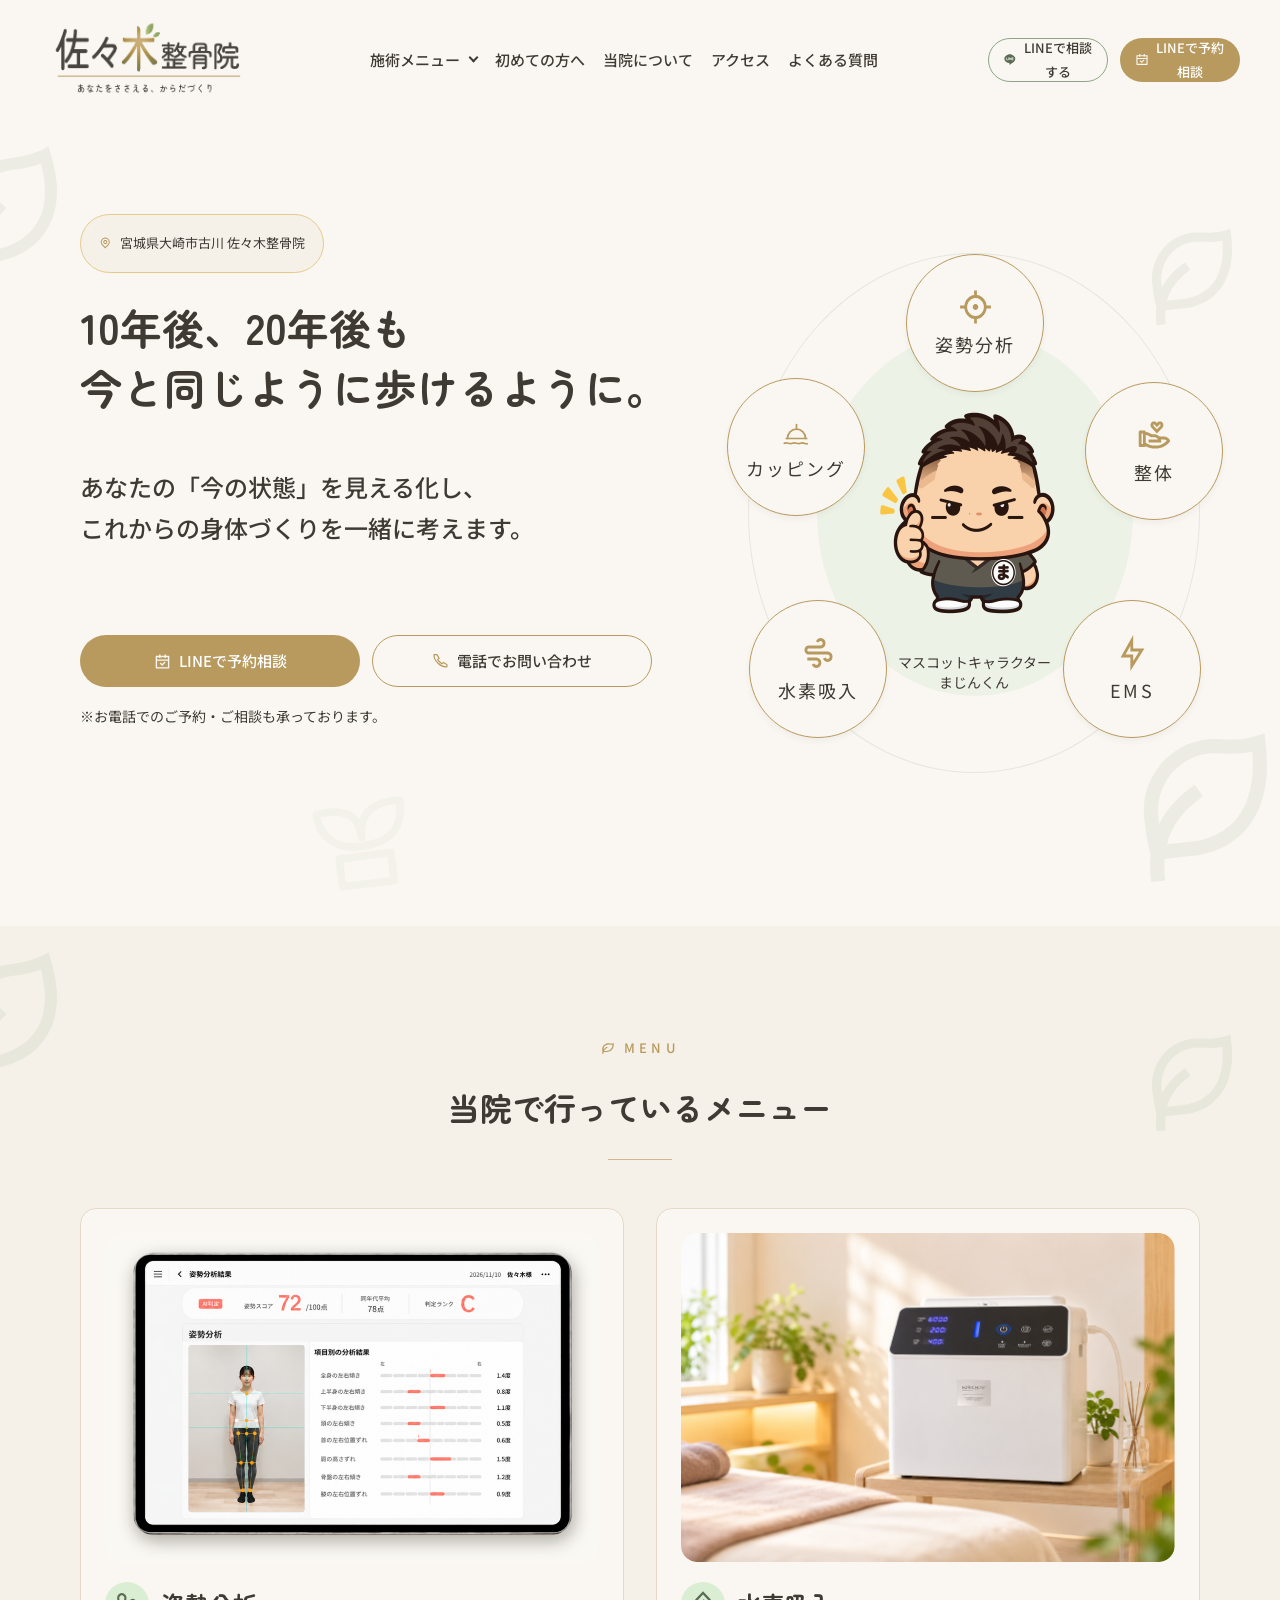
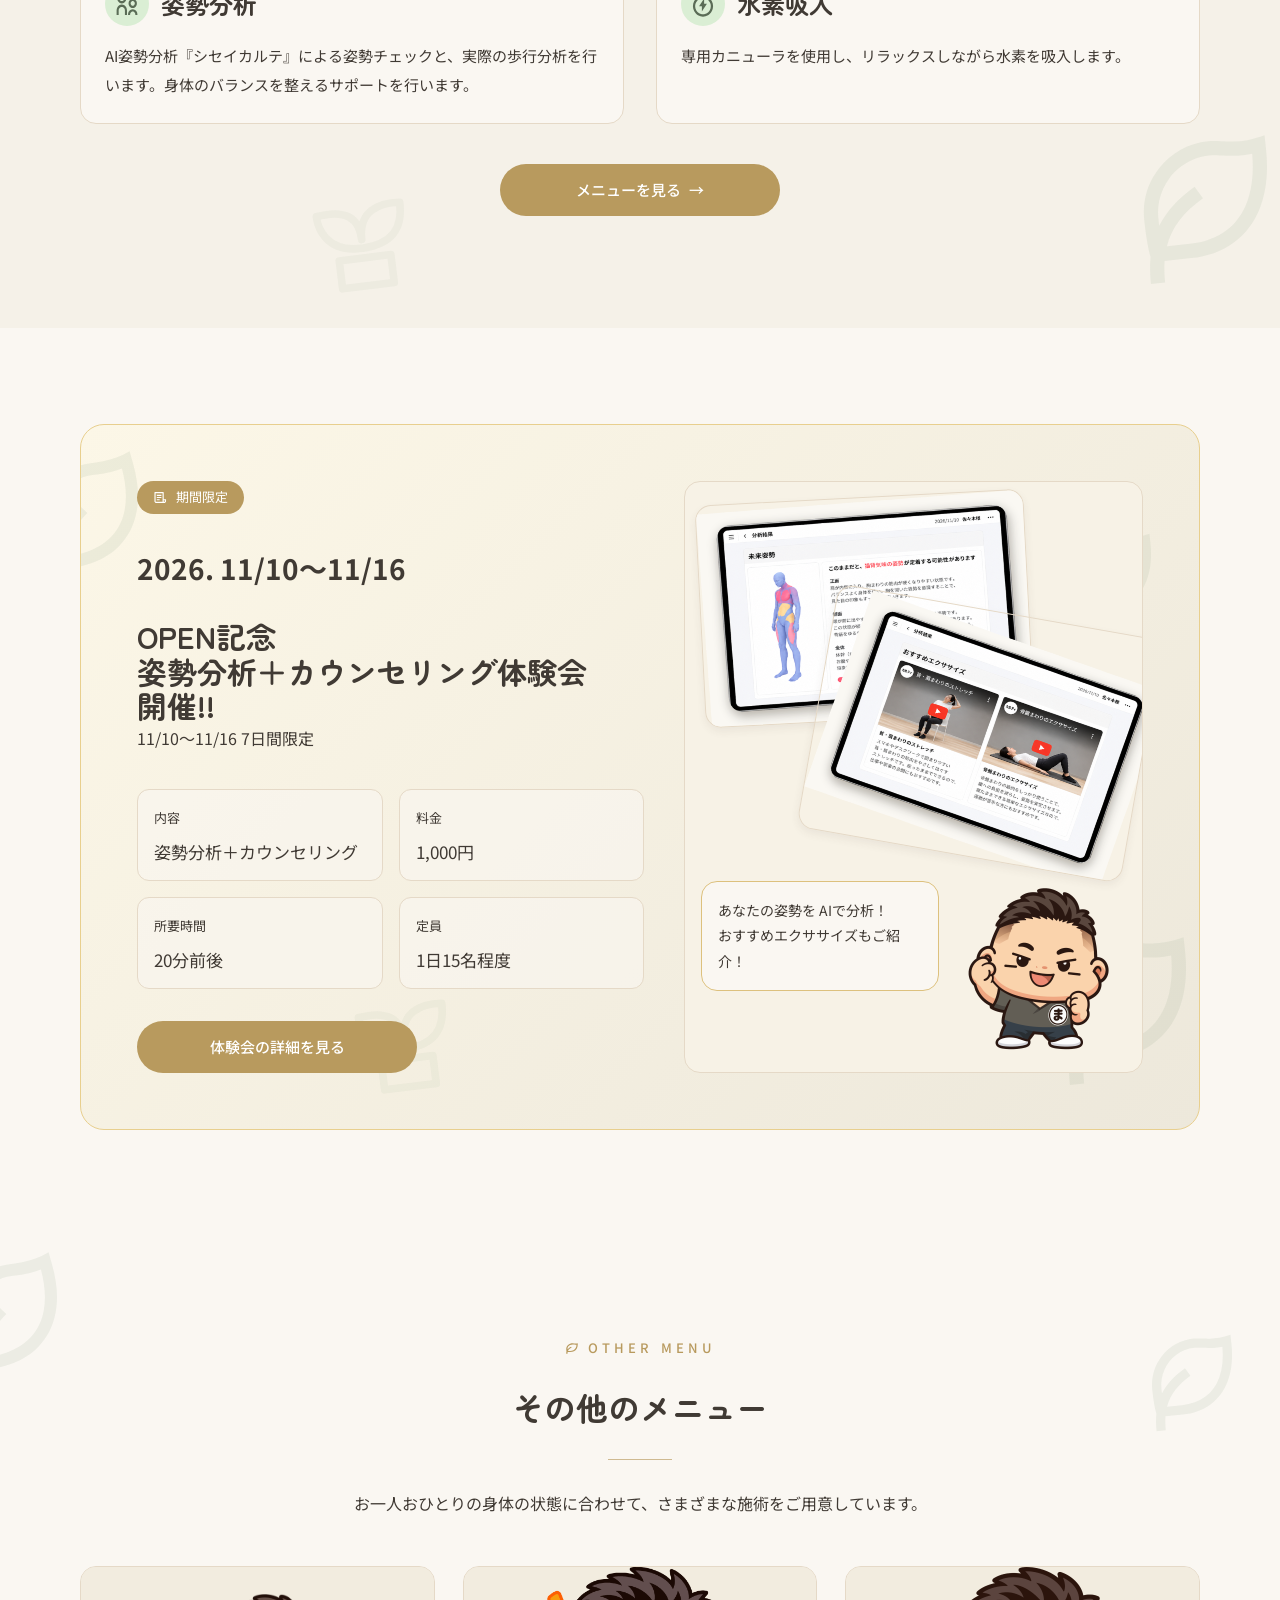
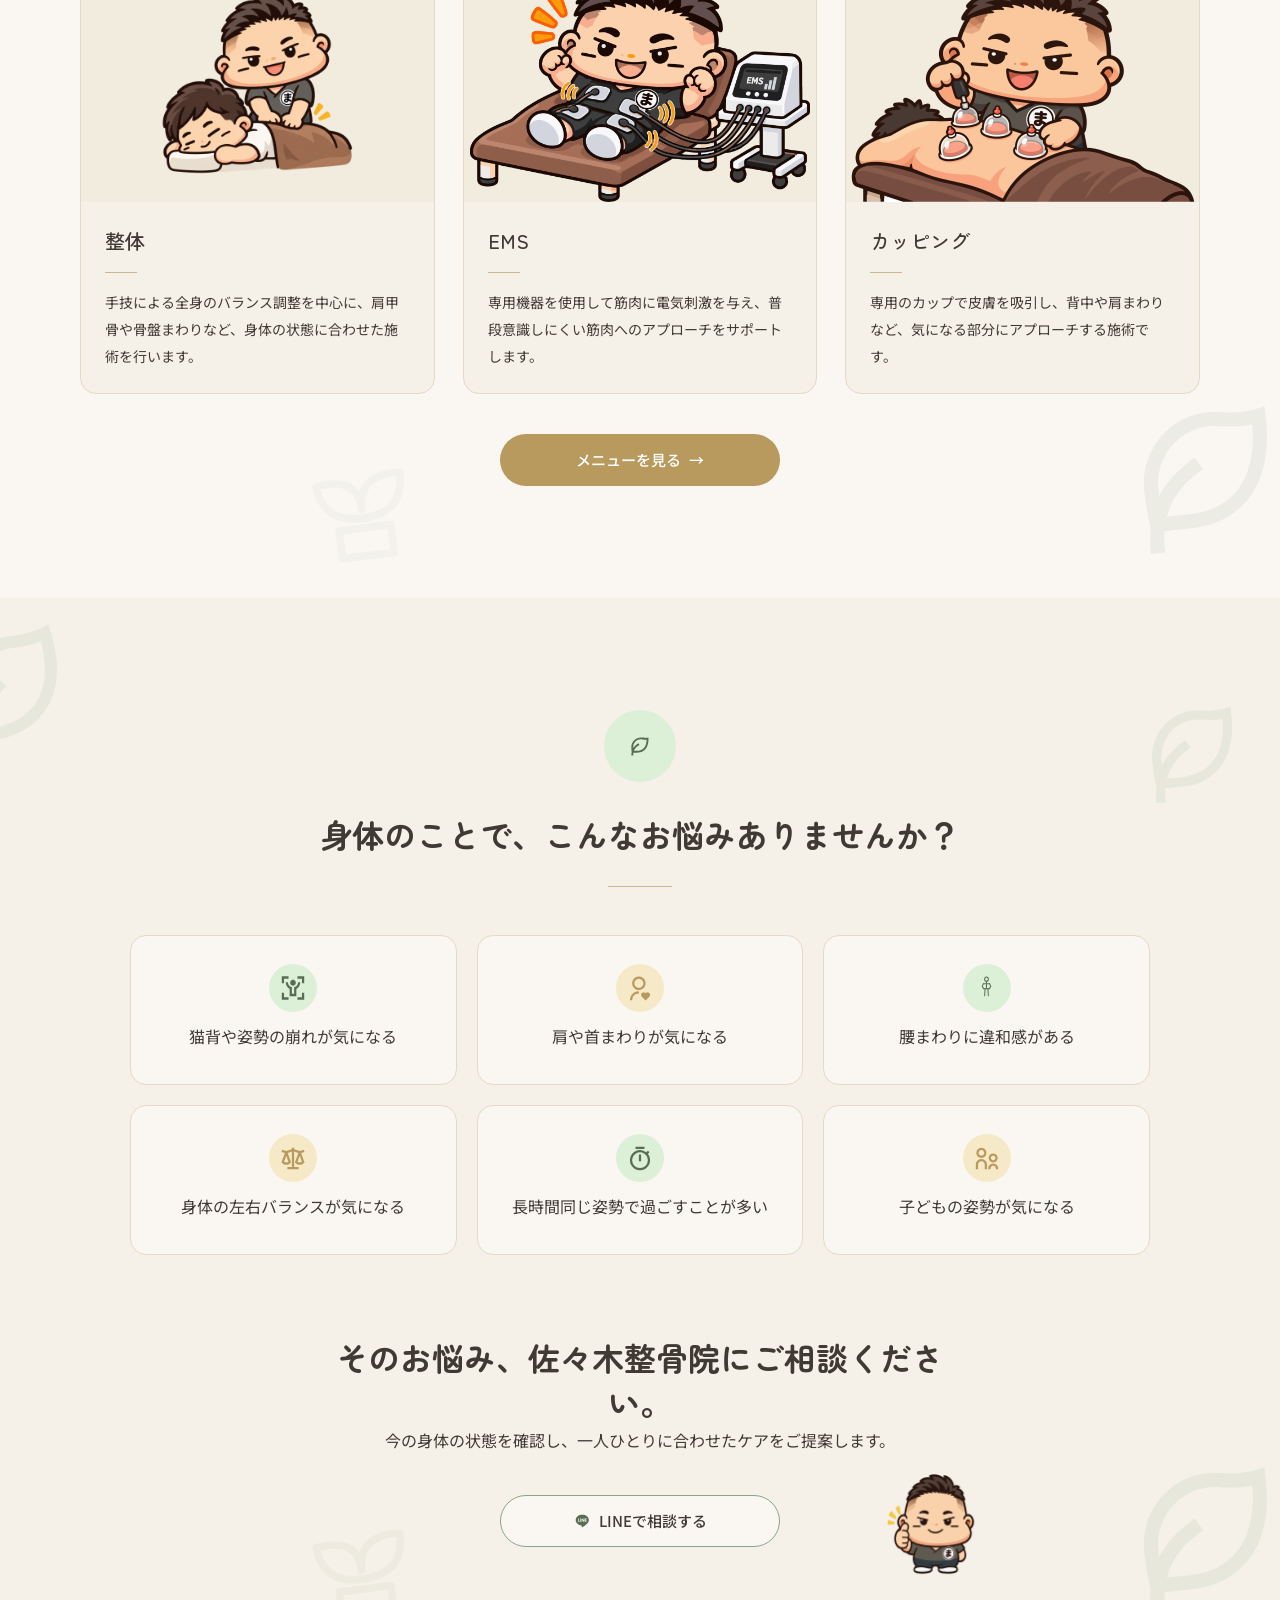
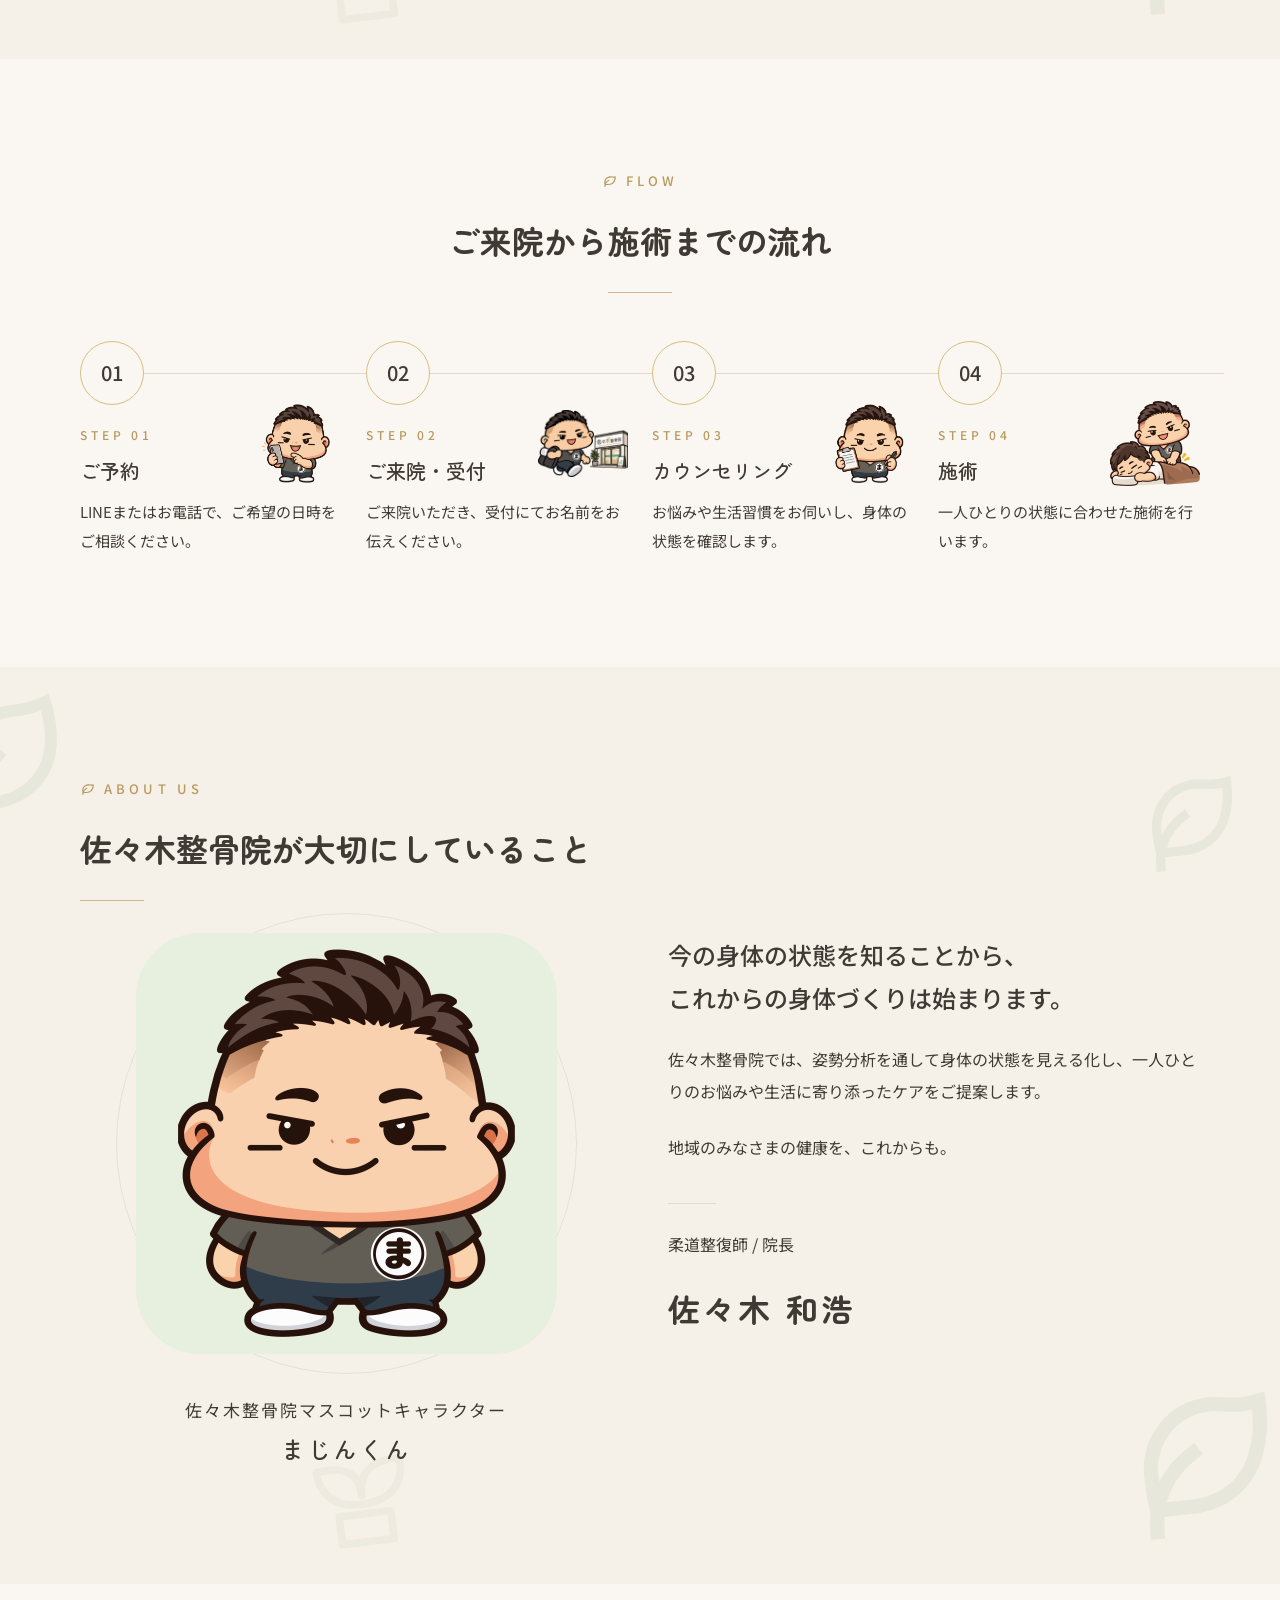
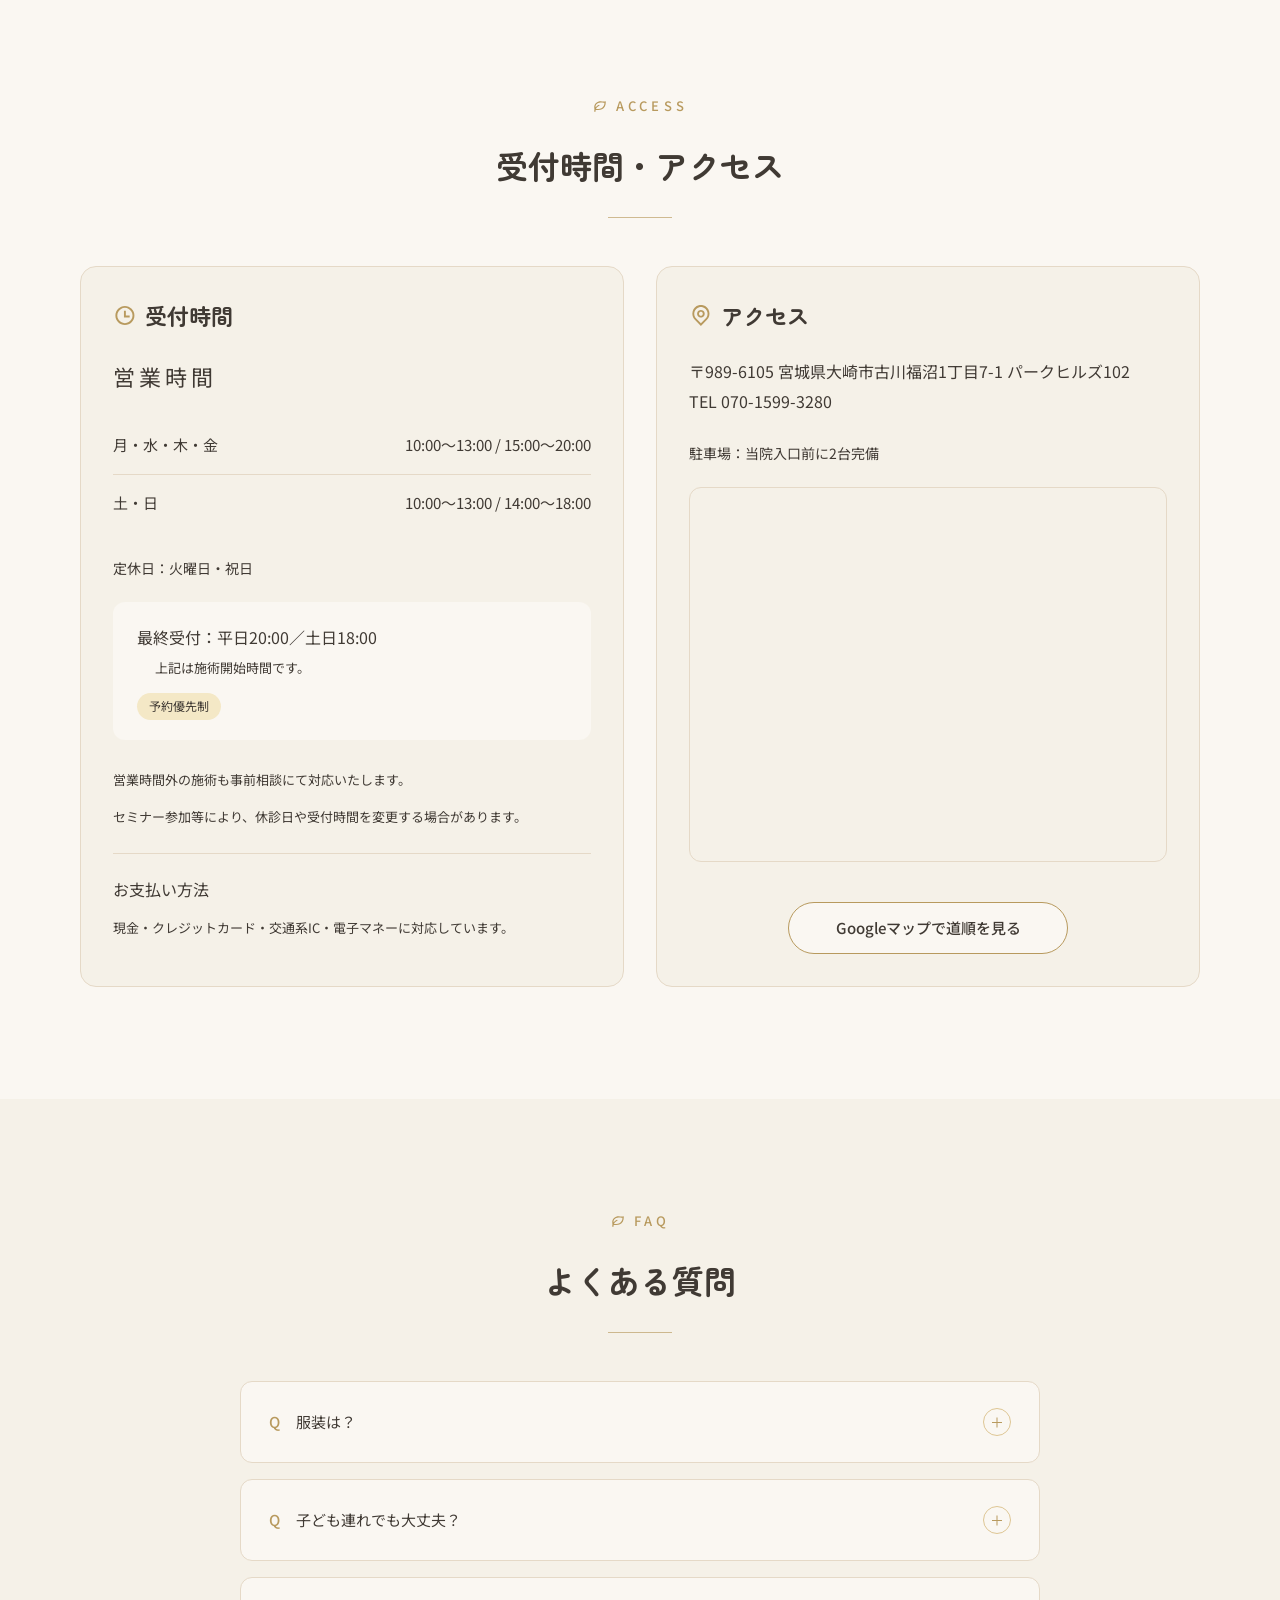
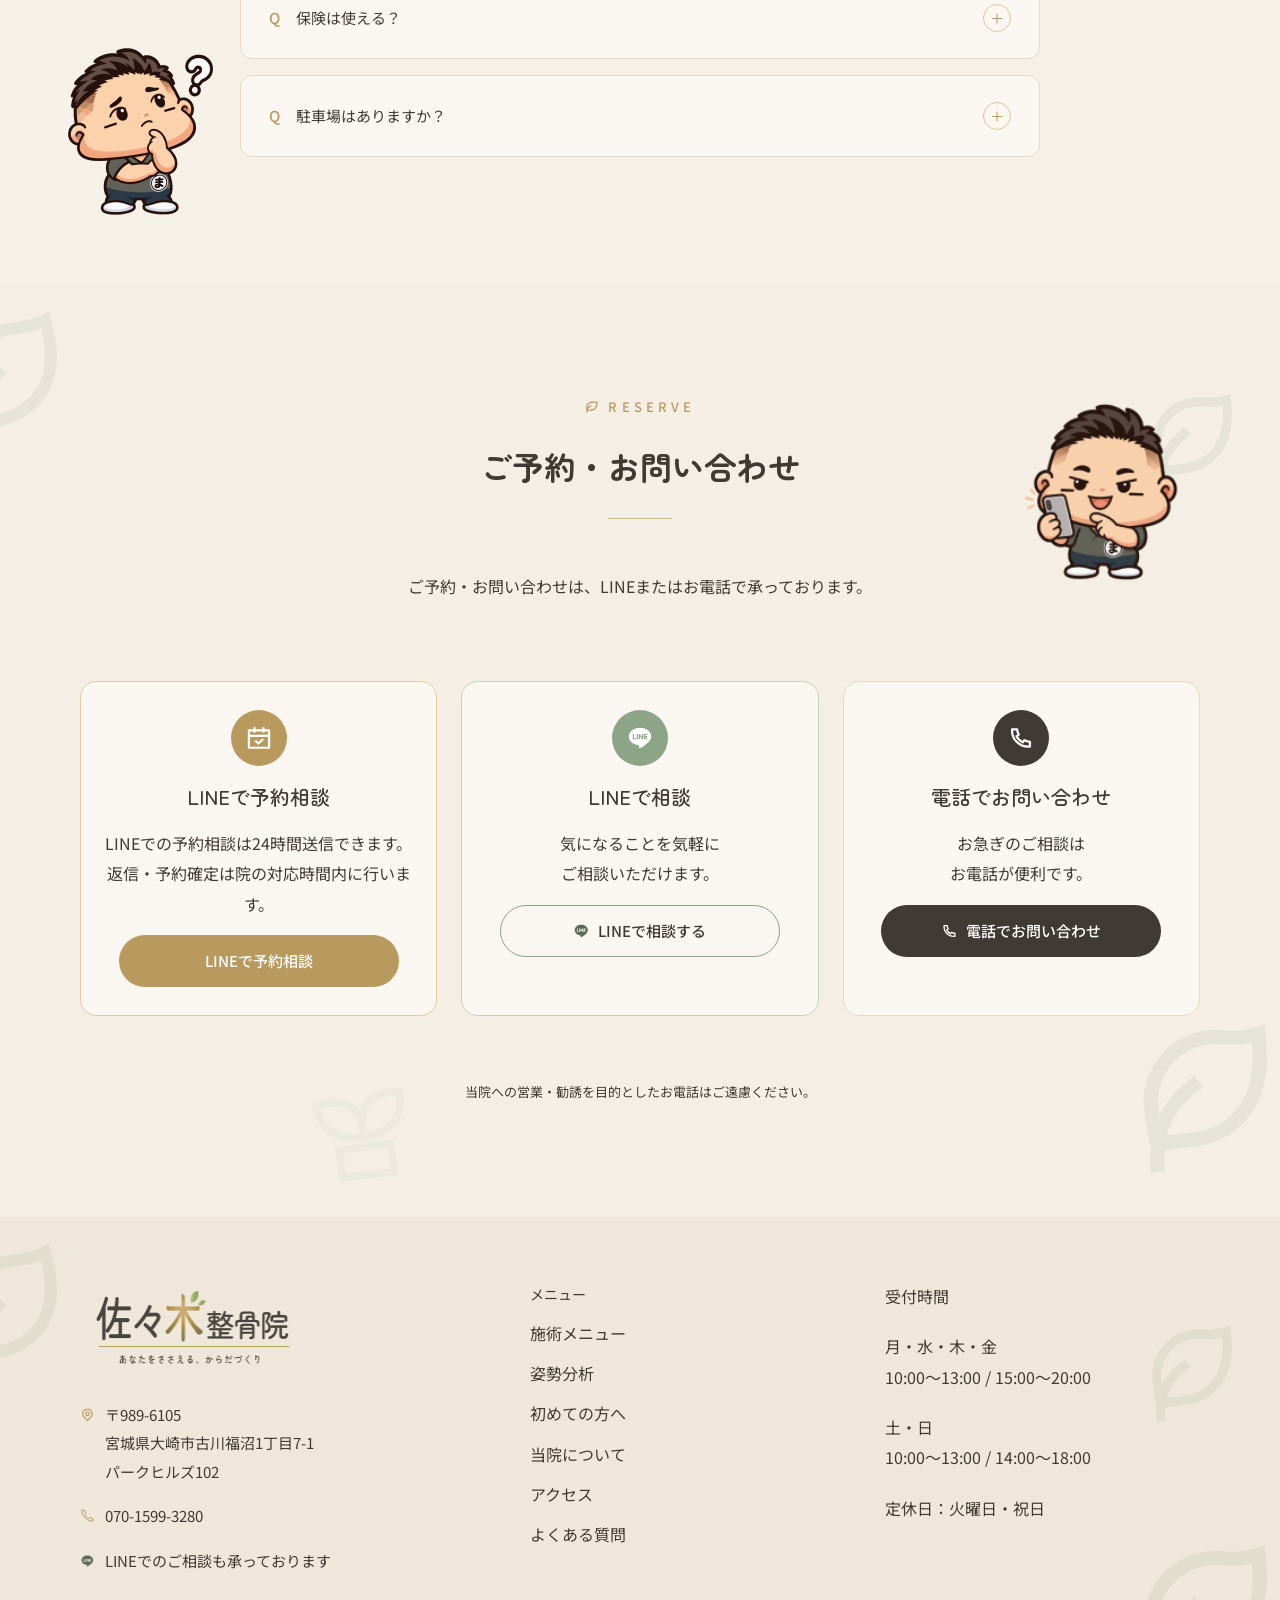
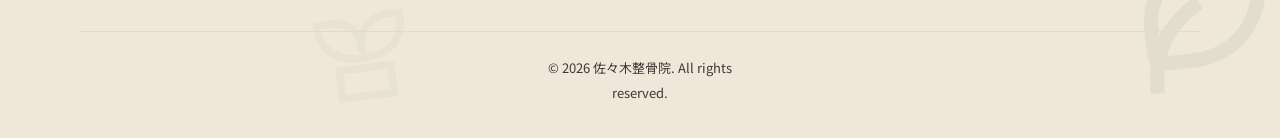
==== commit 685483f2: "Update preview LINE reservations and favicons" ====
--- a/index.html
+++ b/index.html
@@ -2,7 +2,16 @@
 <!doctype html>
 <html lang="ja">
 <head>
+
   <meta charset="utf-8"><meta name="viewport" content="width=device-width, initial-scale=1">
+    <!-- Site favicons -->
+  <link rel="icon" type="image/png" sizes="96x96" href="/sasaki-seikotsuin-preview/favicon-96x96.png">
+  <link rel="icon" type="image/svg+xml" href="/sasaki-seikotsuin-preview/favicon.svg">
+  <link rel="shortcut icon" href="/sasaki-seikotsuin-preview/favicon.ico">
+  <link rel="apple-touch-icon" sizes="180x180" href="/sasaki-seikotsuin-preview/apple-touch-icon.png">
+  <link rel="manifest" href="/sasaki-seikotsuin-preview/site.webmanifest">
+
+  <link rel="canonical" href="https://sasaki-seikotsuin-majin.jp/">
   <title>佐々木整骨院｜宮城県大崎市古川</title>
   <meta name="description" content="宮城県大崎市古川の佐々木整骨院。姿勢分析、整体、EMS、水素吸入、カッピング。今の身体の状態を知ることから、これからの身体づくりを一緒に考えます。">
   <meta name="robots" content="noindex, nofollow">
@@ -11,7 +20,7 @@
   <link rel="stylesheet" href="./assets/css/tokens.css"><link rel="stylesheet" href="./assets/css/base.css"><link rel="stylesheet" href="./assets/css/components.css"><link rel="stylesheet" href="./assets/css/motion.css"><link rel="stylesheet" href="./assets/css/pages/top.css">
   <script type="module" src="./assets/js/main.js"></script>
 </head>
-<body class="page-top">
+<body class="page-top" data-clarity-mask="True">
   <a href="#main-content" class="skip-link">本文へ移動</a>
   <header class="site-header" data-header>
 <div class="header-container">
@@ -34,7 +43,7 @@
 
 
 
-<a class="button button--gold" href="https://sasaki-seikotsuin-majin.jp/lp/" data-external="web" target="_blank" rel="noopener noreferrer"><img src="./images/icon-74-337.svg" class="icon " alt="" width="24" height="24">Webで予約<span class="sr-only">（新しいタブで開きます）</span></a>
+<a class="button button--gold" href="https://lin.ee/tBGermr" data-external="web" target="_blank" rel="noopener noreferrer"><img src="./images/icon-74-337.svg" class="icon " alt="" width="24" height="24">LINEで予約相談<span class="sr-only">（新しいタブで開きます）</span></a>
 
 </div>
   <button class="menu-toggle" data-menu-toggle aria-expanded="false" aria-controls="mobile-menu" aria-label="メニューを開く"><span></span><span></span><span></span></button>
@@ -51,7 +60,7 @@
 
 
 
-<a class="button button--gold" href="https://sasaki-seikotsuin-majin.jp/lp/" data-external="web" target="_blank" rel="noopener noreferrer">Webで予約<span class="sr-only">（新しいタブで開きます）</span></a>
+<a class="button button--gold" href="https://lin.ee/tBGermr" data-external="web" target="_blank" rel="noopener noreferrer">LINEで予約相談<span class="sr-only">（新しいタブで開きます）</span></a>
 
 
 
@@ -77,7 +86,7 @@
 
 
 
-<a class="button button--gold" href="https://sasaki-seikotsuin-majin.jp/lp/" data-external="web" target="_blank" rel="noopener noreferrer"><img src="./images/icon-74-337.svg" class="icon " alt="" width="24" height="24">Webで予約<span class="sr-only">（新しいタブで開きます）</span></a>
+<a class="button button--gold" href="https://lin.ee/tBGermr" data-external="web" target="_blank" rel="noopener noreferrer"><img src="./images/icon-74-337.svg" class="icon " alt="" width="24" height="24">LINEで予約相談<span class="sr-only">（新しいタブで開きます）</span></a>
 
 <a class="button button--outline" href="tel:07015993280"><svg class="icon phone-outline" aria-hidden="true" viewBox="0 0 24 24" fill="none" stroke="currentColor" stroke-width="1.7"><path d="m7 3 3 5-2 2c2 3 3 4 6 6l2-2 5 3v3c-8 2-19-9-18-17z"/></svg>電話でお問い合わせ</a></div><p class="hero-phone-note">※お電話でのご予約・ご相談も承っております。</p></div>
 </div></section>
@@ -87,7 +96,7 @@
 <div class="section-heading center">
   <p class="eyebrow"><img src="./images/icon-87-364.svg" class="icon " alt="" width="24" height="24"> MENU</p>
   <h2>当院で行っているメニュー</h2><span class="heading-rule" aria-hidden="true"></span>
-  
+
 </div>
 <div class="menu-cards"><a class="menu-card" href="./posture.html">
 
@@ -105,7 +114,7 @@
 
 
 
-<span class="unavailable-wrap"><span class="button button--gold is-unavailable" role="link" aria-disabled="true" data-unconfigured="experience">体験会の詳細を見る</span><small class="unconfigured-note">確認用：URL未設定</small></span>
+<a class="button button--gold" href="https://sasaki-seikotsuin-majin.jp/lp/" data-external="experience" target="_blank" rel="noopener noreferrer">体験会の詳細を見る<span class="sr-only">（新しいタブで開きます）</span></a>
 
 </div><div class="experience-visual">
 
@@ -142,9 +151,9 @@
 
 <section class="section top-concerns section--beige decorated" data-reveal><div class="decorations" aria-hidden="true"><img class="leaf leaf--one" src="./images/icon-87-319.svg" alt=""><img class="leaf leaf--two" src="./images/icon-87-319.svg" alt=""><img class="leaf leaf--three" src="./images/icon-87-319.svg" alt=""><svg class="sprout" viewBox="0 0 100 120" fill="none"><path d="M48 74C14 74 10 49 10 40c28-4 39 6 39 26C49 40 68 34 88 36c0 25-12 37-39 38Zm-22 9h48v26H26z" stroke="currentColor" stroke-width="7" stroke-linejoin="round"/></svg></div><div class="container"><span class="title-icon"><img src="./images/icon-87-576.svg" class="icon " alt="" width="24" height="24"></span>
 <div class="section-heading center">
-  
+
   <h2>身体のことで、こんなお悩みありませんか？</h2><span class="heading-rule" aria-hidden="true"></span>
-  
+
 </div>
 <ul class="concern-list"><li class="concern-item"><span class="round-icon"><img src="./images/icon-87-589.svg" class="icon " alt="" width="24" height="24"></span>猫背や姿勢の崩れが気になる</li><li class="concern-item"><span class="round-icon"><img src="./images/icon-87-596.svg" class="icon " alt="" width="24" height="24"></span>肩や首まわりが気になる</li><li class="concern-item"><span class="round-icon"><img src="./images/icon-87-602.svg" class="icon " alt="" width="24" height="24"></span>腰まわりに違和感がある</li><li class="concern-item"><span class="round-icon"><img src="./images/icon-87-617.svg" class="icon " alt="" width="24" height="24"></span>身体の左右バランスが気になる</li><li class="concern-item"><span class="round-icon"><img src="./images/icon-87-624.svg" class="icon " alt="" width="24" height="24"></span>長時間同じ姿勢で過ごすことが多い</li><li class="concern-item"><span class="round-icon"><img src="./images/icon-87-631.svg" class="icon " alt="" width="24" height="24"></span>子どもの姿勢が気になる</li></ul><div class="concern-outro"><h2>そのお悩み、佐々木整骨院にご相談ください。</h2><p>今の身体の状態を確認し、一人ひとりに合わせたケアをご提案します。</p><div class="concerns-cta">
 
@@ -163,12 +172,12 @@
 <div class="section-heading center">
   <p class="eyebrow"><img src="./images/icon-87-364.svg" class="icon " alt="" width="24" height="24"> FLOW</p>
   <h2>ご来院から施術までの流れ</h2><span class="heading-rule" aria-hidden="true"></span>
-  
+
 </div>
 <ol class="flow-grid flow-grid--top" style="--steps:4"><li><span class="step-number">01</span><p class="eyebrow">STEP 01</p><h3>ご予約</h3>
 
 <img src="./images/majinkun_flow_phone-0f6075c5.png" alt="" class="flow-image" width="168" height="168" loading="lazy" decoding="async">
-<p>Web予約・お電話・LINEから、ご都合のよい方法でご予約ください。</p></li><li><span class="step-number">02</span><p class="eyebrow">STEP 02</p><h3>ご来院・受付</h3>
+<p>LINEまたはお電話で、ご希望の日時をご相談ください。</p></li><li><span class="step-number">02</span><p class="eyebrow">STEP 02</p><h3>ご来院・受付</h3>
 
 <img src="./images/majinkun_flow_visit-ef6ac5f1.png" alt="" class="flow-image" width="190" height="142" loading="lazy" decoding="async">
 <p>ご来院いただき、受付にてお名前をお伝えください。</p></li><li><span class="step-number">03</span><p class="eyebrow">STEP 03</p><h3>カウンセリング</h3>
@@ -185,7 +194,7 @@
 <div class="section-heading left">
   <p class="eyebrow"><img src="./images/icon-87-364.svg" class="icon " alt="" width="24" height="24"> ABOUT US</p>
   <h2>佐々木整骨院が大切にしていること</h2><span class="heading-rule" aria-hidden="true"></span>
-  
+
 </div>
 <div class="two-columns"><figure class="about-figure"><div class="about-mascot">
 
@@ -199,9 +208,9 @@
 <div class="section-heading center">
   <p class="eyebrow"><img src="./images/icon-87-364.svg" class="icon " alt="" width="24" height="24"> ACCESS</p>
   <h2>受付時間・アクセス</h2><span class="heading-rule" aria-hidden="true"></span>
-  
-</div>
-<div class="access-grid"><article class="access-card"><h3><img src="./images/icon-87-790.svg" class="icon " alt="" width="24" height="24">受付時間</h3><p class="hours-label">営業時間</p><dl class="hours"><div><dt>月・水・木・金</dt><dd>10:00〜13:00 / 15:00〜20:00</dd></div><div><dt>土・日</dt><dd>10:00〜13:00 / 14:00〜18:00</dd></div></dl><p class="closed">定休日：火曜日・祝日</p><div class="last-reception"><p>最終受付：平日20:00／土日18:00</p><small>上記は施術開始時間です。</small><span class="priority">予約優先制</span></div><div class="notes"><p>営業時間外の施術も事前相談にて対応いたします。</p><p>セミナー参加等により、休診日や受付時間を変更する場合があります。</p></div><div class="payment"><p>お支払い方法</p><small>現金・クレジットカード・交通系IC・電子マネーに対応しています。</small></div></article><article class="access-card"><h3><img src="./images/icon-87-852.svg" class="icon " alt="" width="24" height="24">アクセス</h3><address>〒989-6105 宮城県大崎市古川福沼1丁目7-1 パークヒルズ102<br>TEL <a href="tel:07015993280">070-1599-3280</a></address><p class="parking">駐車場：当院入口前に2台完備</p><iframe class="map-frame" src="https://www.google.com/maps/embed?pb=!1m18!1m12!1m3!1d3118.8140853382542!2d140.9723895!3d38.584128899999996!2m3!1f0!2f0!3f0!3m2!1i1024!2i768!4f13.1!3m3!1m2!1s0x5f8913259c5616df%3A0xccb74fc03984ee79!2z5L2Q44CF5pyo5pW06aqo6Zmi!5e0!3m2!1sja!2sjp!4v1791988123013!5m2!1sja!2sjp" title="佐々木整骨院の所在地" loading="lazy" referrerpolicy="no-referrer-when-downgrade"></iframe><p class="section-bottom">
+
+</div>
+<div class="access-grid"><article class="access-card"><h3><img src="./images/icon-87-790.svg" class="icon " alt="" width="24" height="24">受付時間</h3><p class="hours-label">営業時間</p><dl class="hours"><div><dt>月・水・木・金</dt><dd>10:00〜13:00 / 15:00〜20:00</dd></div><div><dt>土・日</dt><dd>10:00〜13:00 / 14:00〜18:00</dd></div></dl><p class="closed">定休日：火曜日・祝日</p><div class="last-reception"><p>最終受付：平日20:00／土日18:00</p><small>上記は施術開始時間です。</small><span class="priority">予約優先制</span></div><div class="notes"><p>営業時間外の施術も事前相談にて対応いたします。</p><p>セミナー参加等により、休診日や受付時間を変更する場合があります。</p></div><div class="payment"><p>お支払い方法</p><small>現金・クレジットカード・交通系IC・電子マネーに対応しています。</small></div></article><article class="access-card"><h3><img src="./images/icon-87-852.svg" class="icon " alt="" width="24" height="24">アクセス</h3><address>〒989-6105 宮城県大崎市古川福沼1丁目7-1 パークヒルズ102<br>TEL <a href="tel:07015993280">070-1599-3280</a></address><p class="parking">駐車場：当院入口前に2台完備</p><iframe class="map-frame" src="https://www.google.com/maps/embed?pb=!1m18!1m12!1m3!1d3118.8140853382542!2d140.9723895!3d38.584128899999996!2m3!1f0!2f0!3f0!3m2!1i1024!2i768!4f13.1!3m3!1m2!1s0x5f8913259c5616df%3A0xccb74fc03984ee79!2z5L2Q44CF5pyo5pW06aqo6Zmi!5e0!3m2!1sja!2sjp!4v1791988123013!5m2!1sja!2sjp" title="佐々木整骨院の所在地" loading="lazy" referrerpolicy="no-referrer"></iframe><p class="section-bottom">
 
 
 
@@ -215,7 +224,7 @@
 <div class="section-heading center">
   <p class="eyebrow"><img src="./images/icon-87-364.svg" class="icon " alt="" width="24" height="24"> FAQ</p>
   <h2>よくある質問</h2><span class="heading-rule" aria-hidden="true"></span>
-  
+
 </div>
 
 <div class="faq-layout"><div class="faq-grid"><details class="faq-item"><summary><span class="question-label" aria-hidden="true">Q</span><span>服装は？</span><span class="faq-mark" aria-hidden="true"></span></summary><div class="faq-answer"><span class="answer-label" aria-hidden="true">A</span><p>動きやすい服装でお越しください。お着替えのご用意もございます。女性専用のお着替えもご用意しております。</p></div></details><details class="faq-item"><summary><span class="question-label" aria-hidden="true">Q</span><span>子ども連れでも大丈夫？</span><span class="faq-mark" aria-hidden="true"></span></summary><div class="faq-answer"><span class="answer-label" aria-hidden="true">A</span><p>はい、お子さま連れでも安心してご来院いただけます。</p></div></details><details class="faq-item"><summary><span class="question-label" aria-hidden="true">Q</span><span>保険は使える？</span><span class="faq-mark" aria-hidden="true"></span></summary><div class="faq-answer"><span class="answer-label" aria-hidden="true">A</span><p>自費診療でのご案内になります。</p></div></details><details class="faq-item"><summary><span class="question-label" aria-hidden="true">Q</span><span>駐車場はありますか？</span><span class="faq-mark" aria-hidden="true"></span></summary><div class="faq-answer"><span class="answer-label" aria-hidden="true">A</span><p>当院入口前に2台分の駐車場をご用意しております。</p></div></details></div>
@@ -235,16 +244,16 @@
 <div class="section-heading center">
   <p class="eyebrow"><img src="./images/icon-87-364.svg" class="icon " alt="" width="24" height="24"> RESERVE</p>
   <h2>ご予約・お問い合わせ</h2><span class="heading-rule" aria-hidden="true"></span>
-  
-</div>
-
-<p class="reservation-intro">ご予約はWeb予約が便利です。お急ぎの方はお電話、ご相談はLINEからも承っております。</p>
+
+</div>
+
+<p class="reservation-intro">ご予約・お問い合わせは、LINEまたはお電話で承っております。</p>
 <div class="reservation-grid">
- <article class="reservation-card reservation-card--web"><span class="round-icon"><img src="./images/icon-74-337.svg" class="icon " alt="" width="24" height="24"></span><h3>Web予約</h3><p>24時間いつでもご予約いただけます。初めての方もこちらから。</p>
-
-
-
-<a class="button button--gold" href="https://sasaki-seikotsuin-majin.jp/lp/" data-external="web" target="_blank" rel="noopener noreferrer">Webで予約<span class="sr-only">（新しいタブで開きます）</span></a>
+ <article class="reservation-card reservation-card--web"><span class="round-icon"><img src="./images/icon-74-337.svg" class="icon " alt="" width="24" height="24"></span><h3>LINEで予約相談</h3><p>LINEでの予約相談は24時間送信できます。返信・予約確定は院の対応時間内に行います。</p>
+
+
+
+<a class="button button--gold" href="https://lin.ee/tBGermr" data-external="web" target="_blank" rel="noopener noreferrer">LINEで予約相談<span class="sr-only">（新しいタブで開きます）</span></a>
 
 </article>
  <article class="reservation-card reservation-card--line"><span class="round-icon"><img src="./images/icon-74-354.svg" class="icon " alt="" width="24" height="24"></span><h3>LINEで相談</h3><p>気になることを気軽に<br>ご相談いただけます。</p>
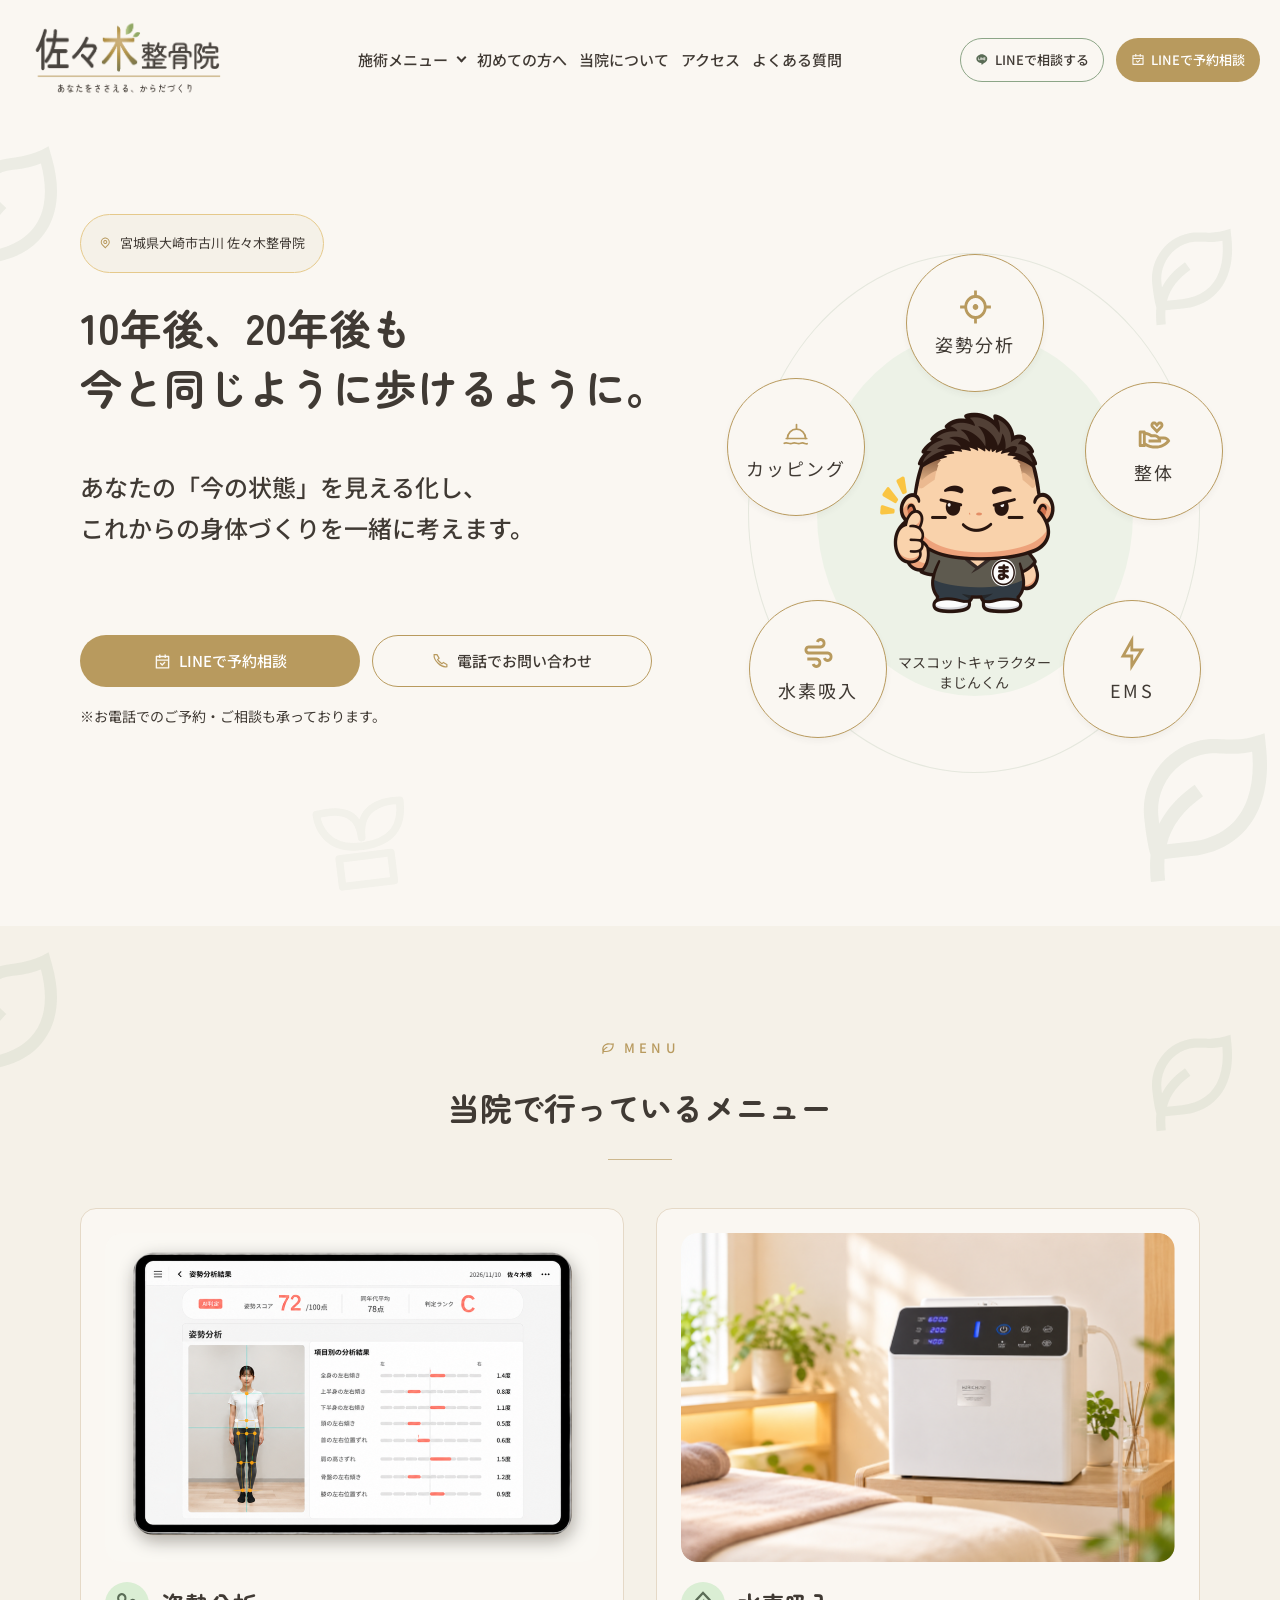
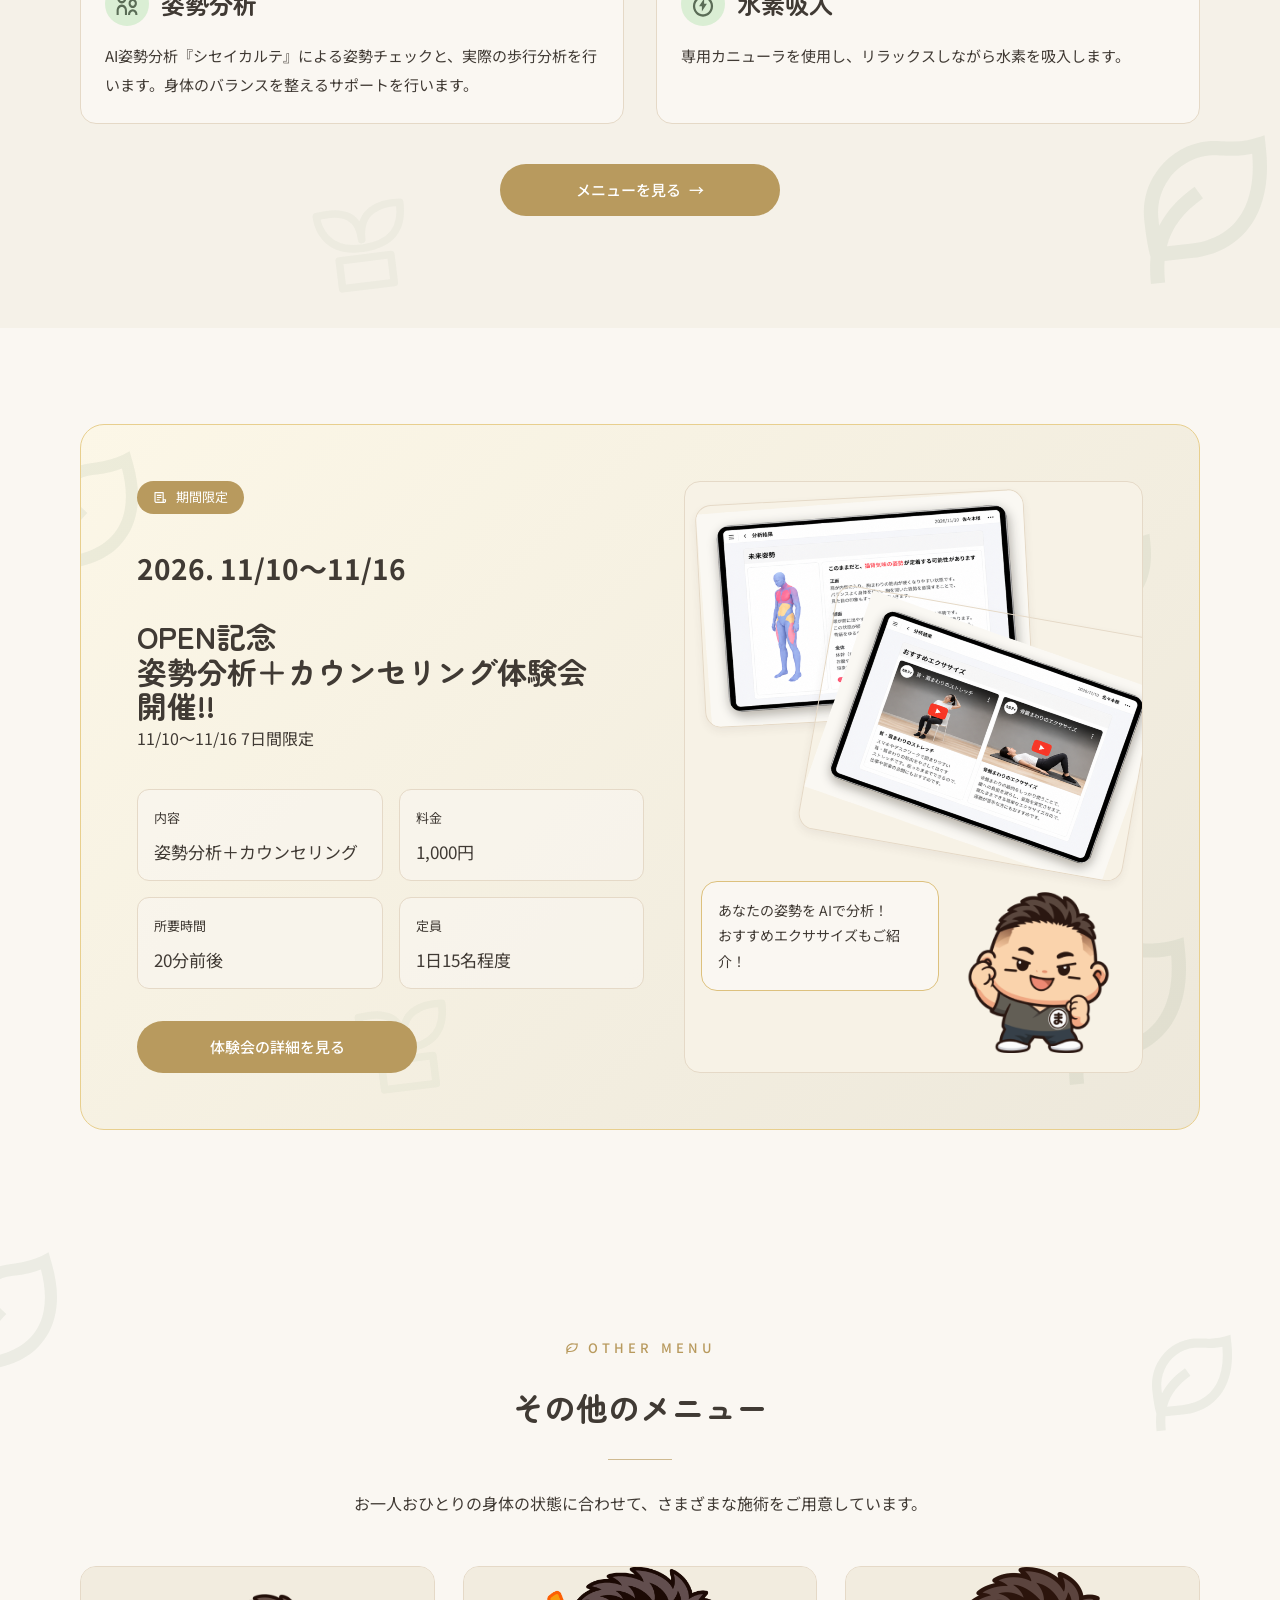
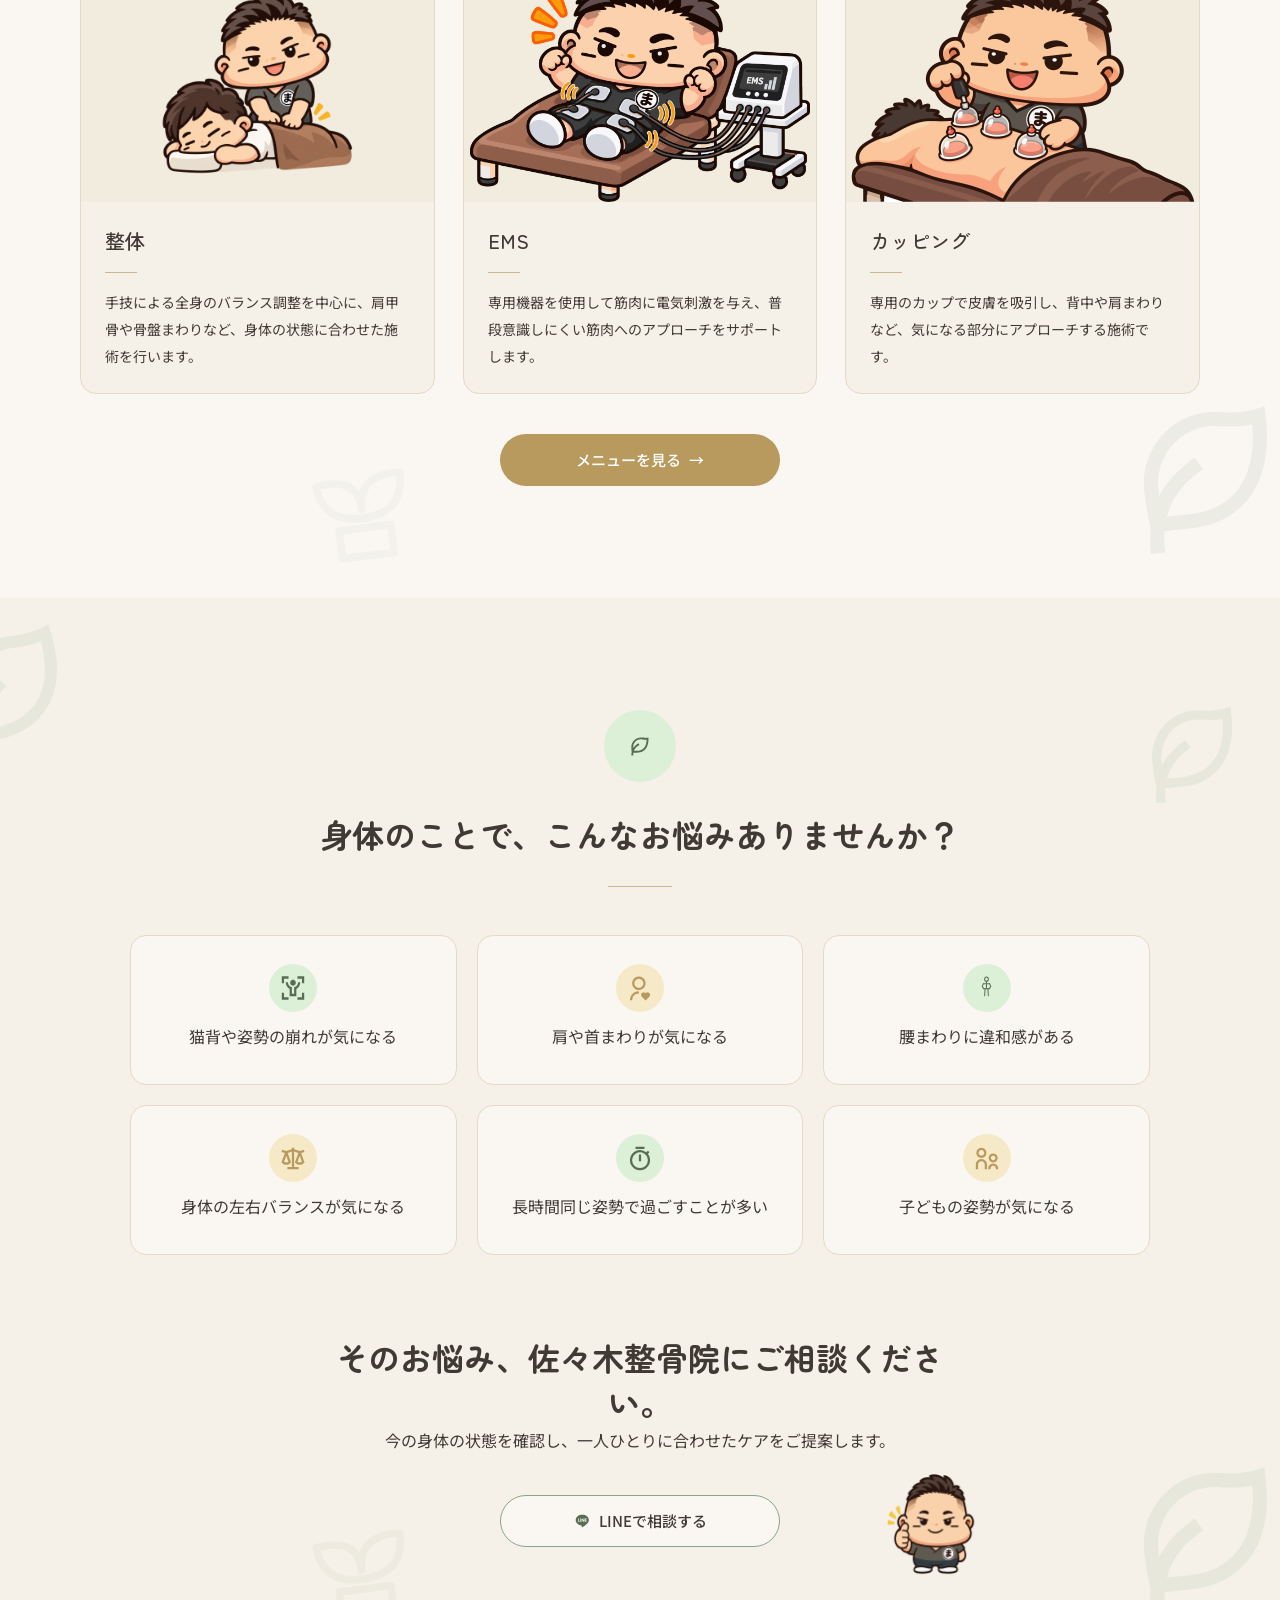
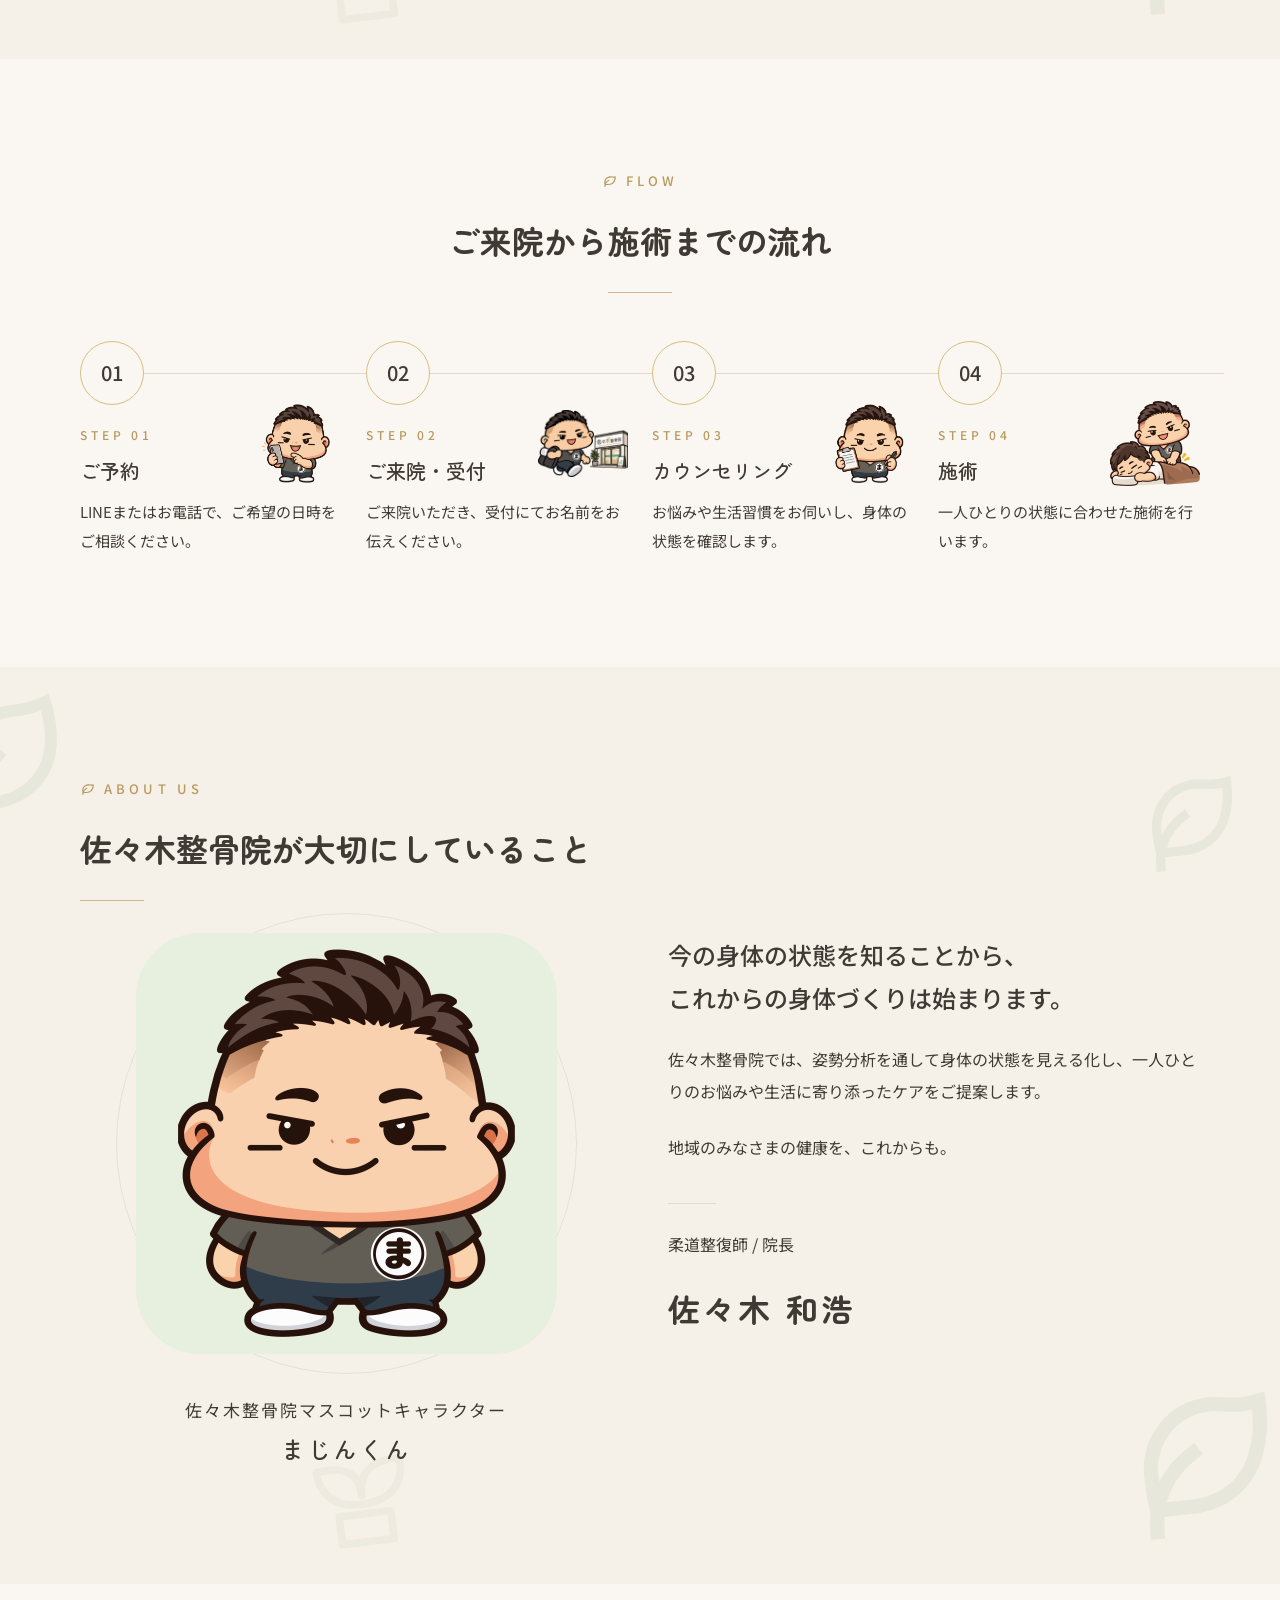
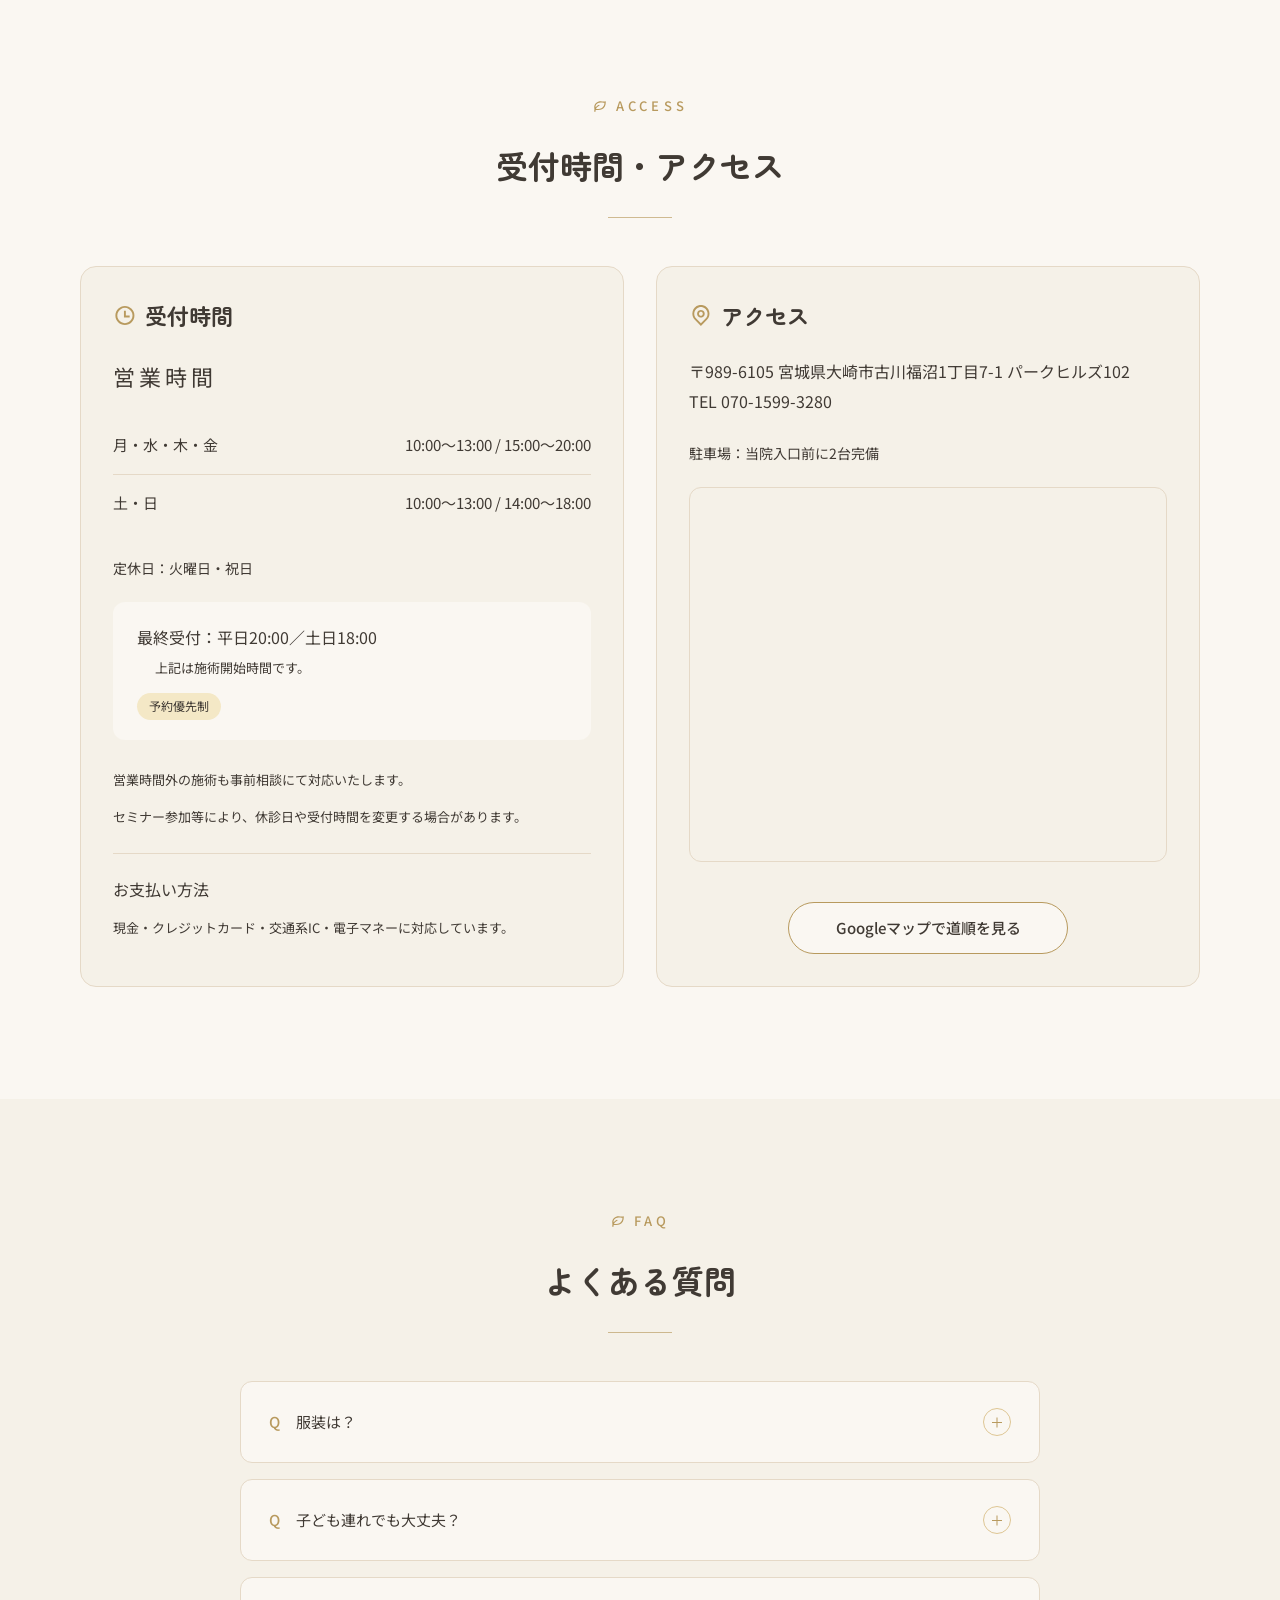
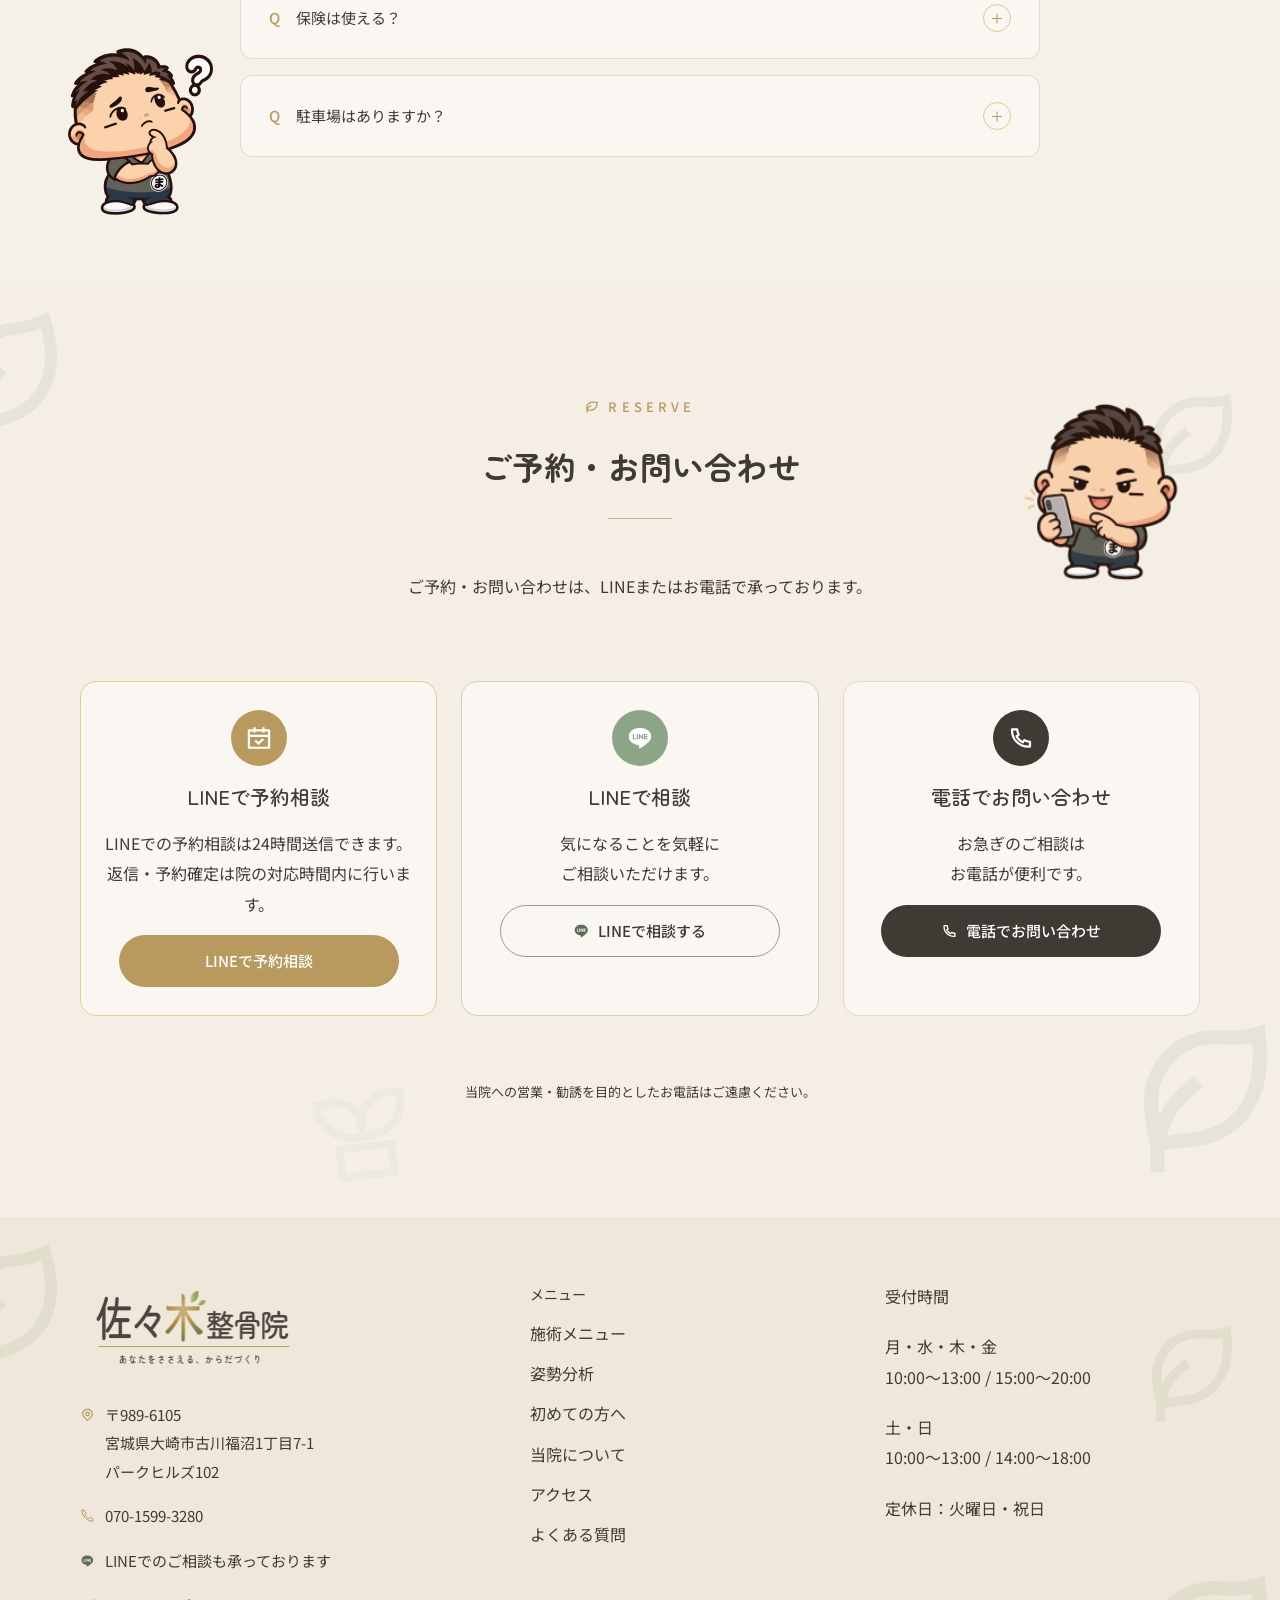
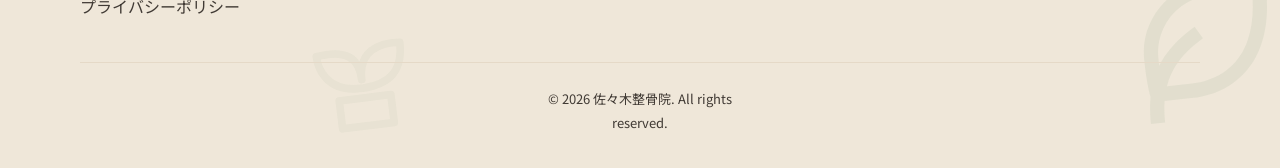
==== commit f0badafa: "Add approved privacy policy to HP preview" ====
--- a/index.html
+++ b/index.html
@@ -274,6 +274,6 @@
 </a><address><p><img src="./images/icon-87-852.svg" class="icon " alt="" width="24" height="24"><span>〒989-6105<br>宮城県大崎市古川福沼1丁目7-1<br>パークヒルズ102</span></p><p><svg class="icon" aria-hidden="true" viewBox="0 0 24 24" fill="none" stroke="currentColor" stroke-width="1.6" stroke-linecap="round" stroke-linejoin="round"><path d="m7 3 3 5-2 2c2 3 3 4 6 6l2-2 5 3v3c-8 2-19-9-18-17z"/></svg><a href="tel:07015993280">070-1599-3280</a></p><p><img src="./images/icon-74-290.svg" class="icon " alt="" width="24" height="24"><span>LINEでのご相談も承っております</span></p></address></div>
 <nav class="footer-nav" aria-label="フッターメニュー"><p>メニュー</p><a href="./treatment.html">施術メニュー</a><a href="./posture.html">姿勢分析</a><a href="./first.html">初めての方へ</a><a href="./index.html#about">当院について</a><a href="./index.html#access">アクセス</a><a href="./index.html#faq">よくある質問</a></nav>
 <div class="footer-hours"><p>受付時間</p><p>月・水・木・金<br>10:00〜13:00 / 15:00〜20:00</p><p>土・日<br>10:00〜13:00 / 14:00〜18:00</p><p>定休日：火曜日・祝日</p></div>
-</div><p class="copyright">© 2026 佐々木整骨院. All rights<br> reserved.</p></div></footer>
+</div><p><a href="./privacy.html">プライバシーポリシー</a></p><p class="copyright">© 2026 佐々木整骨院. All rights<br> reserved.</p></div></footer>
 
 </body></html>
--- a/assets/css/components.css
+++ b/assets/css/components.css
@@ -1,1218 +1,1221 @@
-.site-header {
-  height:120px;
-  background:rgba(250,247,242,.8);
-  position:fixed;
-  top:0;
-  left:0;
-  right:0;
-  z-index:100;
-  border-bottom:1px solid transparent;
-  transition:height 300ms ease-out,background 300ms ease-out,box-shadow 300ms ease-out
-}
-.header-container {
-  max-width:1280px;
-  width:calc(100% - 80px);
-  height:100%;
-  margin:auto;
-  display:flex;
-  gap:40px;
-  align-items:center;
-  justify-content:space-between
-}
-.brand {
-  display:block;
-  flex:0 0 268px
-}
-.brand img {
-  width:268px;
-  height:111.67px;
-  transition:height 300ms ease-out,width 300ms ease-out
-}
-.desktop-nav {
-  display:flex;
-  align-items:center;
-  gap:32px;
-  white-space:nowrap;
-  font-size:15px;
-  font-weight:500
-}
-.desktop-nav a,.nav-toggle {
-  font-size:15px;
-  line-height:24px;
-  display:flex;
-  align-items:center;
-  min-height:44px;
-  padding:0
-}
-.desktop-nav a:hover,.nav-toggle:hover {
-  color:var(--gold)
-}
-.chevron {
-  width:7px;
-  height:7px;
-  border-right:2px solid;
-  border-bottom:2px solid;
-  transform:rotate(45deg);
-  margin-left:10px;
-  margin-top:-4px
-}
-.dropdown-parent {
-  position:relative
-}
-.desktop-dropdown {
-  position:absolute;
-  top:72px;
-  left:0;
-  width:260px;
-  padding:8px;
-  background:var(--paper);
-  border:1px solid var(--line);
-  border-radius:12px;
-  box-shadow:0 10px 24px #403a3412
-}
-.desktop-dropdown a {
-  padding:12px 16px;
-  min-height:48px
-}
-.desktop-dropdown a:hover {
-  background:var(--beige);
-  border-radius:6px
-}
-.header-actions {
-  display:flex;
-  align-items:center;
-  gap:12px;
-  flex-shrink:0
-}
-.button {
-  display:inline-flex;
-  align-items:center;
-  justify-content:center;
-  gap:8px;
-  min-height:52px;
-  width:280px;
-  max-width:100%;
-  border:1px solid transparent;
-  border-radius:999px;
-  text-align:center;
-  font-size:15px;
-  font-weight:500;
-  line-height:24px;
-  padding:12px 20px;
-  transition:transform 300ms ease-out,color 300ms ease-out,background-color 300ms ease-out,border-color 300ms ease-out
-}
-.button .icon {
-  width:17px;
-  height:18px
-}
-.button--gold {
-  background:var(--gold);
-  color:white
-}
-.button--outline {
-  border-color:var(--gold);
-  background:var(--paper)
-}
-.button--line {
-  border-color:var(--green);
-  background:var(--paper);
-  color:var(--text)
-}
-.button--dark {
-  background:var(--text);
-  color:white
-}
-.header-actions .button {
-  height:44px;
-  min-height:44px;
-  padding:8px 14px;
-  font-size:13px;
-  gap:6px;
-  width:132px
-}
-.header-actions .button--line {
-  width:160px
-}
-.header-actions .button .icon {
-  width:14px;
-  height:14px
-}
-.header-actions .unconfigured-note {
-  font-size:9px;
-  line-height:12px;
-  position:absolute;
-  top:45px;
-  left:0;
-  width:100%
-}
-.unavailable-wrap {
-  display:inline-flex;
-  position:relative;
-  flex-direction:column;
-  align-items:center;
-  max-width:100%
-}
-.unconfigured-note {
-  display:block;
-  font-size:10px;
-  line-height:1.5;
-  color:#766846;
-  text-align:center;
-  margin-top:3px
-}
-.is-unavailable {
-  cursor:not-allowed
-}
-.site-header.is-compact {
-  height:72px;
-  background:rgba(250,247,242,.95);
-  box-shadow:0 2px 12px #403a3410;
-  border-bottom-color:var(--line)
-}
-.site-header.is-compact .brand img {
-  height:64px;
-  width:154px
-}
-.site-header.is-compact .desktop-dropdown {
-  top:56px
-}
-.menu-toggle {
-  display:none
-}
-.mobile-menu,.menu-overlay {
-  display:none
-}
-.round-icon {
-  display:inline-flex;
-  align-items:center;
-  justify-content:center;
-  border-radius:50%;
-  width:56px;
-  height:56px;
-  background:#f5e8c9;
-  flex-shrink:0
-}
-.round-icon .icon {
-  width:28px;
-  height:28px
-}
-.decorated {
-  position:relative;
-  isolation:isolate;
-  overflow:hidden
-}
-.decorations {
-  position:absolute;
-  inset:0;
-  z-index:-1;
-  pointer-events:none;
-  overflow:hidden;
-  color:#8ca58720
-}
-.leaf {
-  position:absolute;
-  transform-origin:20% 85%;
-  width:140px;
-  opacity:.65
-}
-.leaf--one {
-  top:30px;
-  left:-60px;
-  transform:rotate(-10deg);
-  width:170px
-}
-.leaf--two {
-  top:100px;
-  right:20px;
-  width:130px
-}
-.leaf--three {
-  bottom:20px;
-  right:-30px;
-  width:200px
-}
-.sprout {
-  position:absolute;
-  bottom:30px;
-  left:24%;
-  width:110px;
-  height:130px;
-  transform:rotate(-7deg);
-  opacity:.65
-}
-.page-hero {
-  padding:60px 0 100px;
-  min-height:350px;
-  text-align:center
-}
-.page-hero__title {
-  position:relative;
-  width:max-content;
-  max-width:100%;
-  margin:0 auto 28px
-}
-.page-hero__title .eyebrow {
-  margin-bottom:24px
-}
-.page-hero__image {
-  position:absolute;
-  width:210px;
-  height:200px;
-  left:calc(100% + 120px);
-  top:0;
-  max-width:none
-}
-.page-hero__lead {
-  font-size:20px;
-  margin:auto;
-  max-width:1000px
-}
-.hero-notice {
-  margin:32px auto 0;
-  padding:12px 28px;
-  width:max-content;
-  max-width:100%;
-  border:1px solid #ead8ad;
-  background:#fcf7e9;
-  border-radius:99px;
-  color:var(--gold)
-}
-.reservation {
-  background:var(--reserve);
-  padding:112px 0;
-  min-height:884px
-}
-.reservation .container {
-  position:relative
-}
-.reservation-mascot {
-  position:absolute;
-  top:0;
-  right:0;
-  width:190px;
-  height:190px
-}
-.reservation-intro {
-  text-align:center;
-  margin:52px 0 80px
-}
-.reservation-grid {
-  display:grid;
-  grid-template-columns:repeat(3,minmax(0,1fr));
-  gap:24px
-}
-.reservation-card {
-  border:1px solid var(--line);
-  border-radius:16px;
-  background:var(--paper);
-  padding:28px 24px;
-  text-align:center;
-  display:flex;
-  flex-direction:column;
-  align-items:center;
-  min-height:305px
-}
-.reservation-card h3 {
-  font-size:20px;
-  font-weight:500;
-  margin:16px 0
-}
-.reservation-card p {
-  font-size:16px;
-  line-height:1.9;
-  margin:0 0 16px;
-  min-height:60px
-}
-.reservation-card .button {
-  width:280px
-}
-.reservation-card--web {
-  border-color:#e3cc98
-}
-.reservation-card--line {
-  border-color:#c3d5bd
-}
-.reservation-card--web .round-icon {
-  background:var(--gold)
-}
-.reservation-card--line .round-icon {
-  background:var(--green)
-}
-.reservation-card--phone .round-icon {
-  background:var(--text)
-}
-.reservation-card .round-icon img {
-  filter:brightness(0) invert(1)
-}
-.reservation-card .unavailable-wrap {
-  width:100%
-}
-.reservation-note {
-  text-align:center;
-  font-size:13px;
-  margin-top:64px
-}
-.site-footer {
-  background:var(--footer);
-  padding:64px 0 32px;
-  min-height:510px
-}
-.footer-grid {
-  display:grid;
-  grid-template-columns:1.3fr 1fr 1fr;
-  gap:40px
-}
-.footer-logo {
-  width:230px;
-  height:96px;
-  margin-bottom:24px
-}
-.footer-contact {
-  font-size:15px
-}
-.footer-contact address p {
-  margin-bottom:16px
-}
-.footer-nav {
-  display:flex;
-  flex-direction:column;
-  align-items:flex-start;
-  gap:10px
-}
-.footer-nav p {
-  font-size:14px;
-  margin:0
-}
-.footer-hours p {
-  margin-bottom:20px
-}
-.copyright {
-  text-align:center;
-  border-top:1px solid var(--line);
-  padding-top:24px;
-  margin-top:40px;
-  font-size:13px
-}
-.faq-section {
-  padding:112px 0;
-  background:var(--beige)
-}
-.faq-layout {
-  position:relative
-}
-.faq-grid {
-  display:grid;
-  grid-template-columns:1fr 1fr;
-  gap:20px 32px
-}
-.faq-item {
-  background:var(--paper);
-  border:1px solid var(--line);
-  border-radius:12px;
-  overflow:hidden;
-  align-self:start
-}
-.faq-item summary {
-  cursor:pointer;
-  display:flex;
-  align-items:center;
-  gap:16px;
-  padding:24px 28px;
-  list-style:none;
-  font-size:15px;
-  line-height:1.8;
-  min-height:80px
-}
-.faq-item summary::-webkit-details-marker {
-  display:none
-}
-.question-label {
-  color:var(--gold);
-  font-weight:500;
-  flex-shrink:0
-}
-.faq-mark {
-  position:relative;
-  display:block;
-  width:28px;
-  height:28px;
-  flex:0 0 28px;
-  border:1px solid #dec694;
-  border-radius:50%;
-  margin-left:auto
-}
-.faq-mark::before,.faq-mark::after {
-  content:'';
-  position:absolute;
-  background:var(--gold);
-  width:10px;
-  height:1px;
-  top:13px;
-  left:8px
-}
-.faq-mark::after {
-  transform:rotate(90deg)
-}
-.faq-item[open] .faq-mark::after {
-  display:none
-}
-.faq-answer {
-  display:flex;
-  gap:12px;
-  padding:0 28px 24px;
-  line-height:1.9;
-  font-size:15px
-}
-.answer-label {
-  flex:0 0 20px;
-  color:#928e86
-}
-.faq-answer p {
-  margin:0
-}
-.faq-mascot {
-  position:absolute;
-  left:-115px;
-  bottom:-70px;
-  width:120px;
-  height:120px
-}
-.page-top .faq-grid,.page-treatment .faq-grid {
-  grid-template-columns:1fr;
-  max-width:800px;
-  margin:auto;
-  gap:16px
-}
-.page-top .faq-mascot {
-  width:181px;
-  height:181px;
-  left:-30px;
-  bottom:-65px
-}
-.page-treatment .faq-mascot {
-  width:173px;
-  height:173px;
-  left:-15px;
-  bottom:-70px
-}
-.page-top .faq-section {
-  padding-bottom:128px
-}
-.flow-grid {
-  display:grid;
-  grid-template-columns:repeat(var(--steps),minmax(0,1fr));
-  gap:24px
-}
-.flow-grid li {
-  position:relative;
-  padding-top:0
-}
-.flow-grid li::before {
-  position:absolute;
-  content:'';
-  left:0;
-  right:-24px;
-  height:1px;
-  background:var(--line);
-  top:32px;
-  z-index:-1
-}
-.step-number {
-  display:flex;
-  border:1px solid #d9bd7d;
-  background:var(--paper);
-  border-radius:50%;
-  width:64px;
-  height:64px;
-  align-items:center;
-  justify-content:center;
-  font-size:20px;
-  font-weight:500;
-  margin-bottom:20px
-}
-.flow-grid .eyebrow {
-  justify-content:flex-start;
-  font-size:12px;
-  margin-bottom:12px
-}
-.flow-grid h3 {
-  font-size:20px;
-  font-weight:500;
-  min-height:60px
-}
-.flow-image {
-  width:180px;
-  height:160px;
-  object-fit:contain;
-  margin:24px auto 28px
-}
-.flow-grid li>p:last-child {
-  font-size:16px;
-  line-height:1.9
-}
-.price-table {
-  max-width:950px;
-  border:1px solid var(--line);
-  border-radius:16px;
-  background:var(--paper);
-  overflow:hidden;
-  margin:auto
-}
-.price-cells {
-  display:flex
-}
-.price-cell {
-  flex:1;
-  text-align:center;
-  padding:32px 20px;
-  border-right:1px solid var(--line);
-  min-width:0
-}
-.price-cell:last-child {
-  border:0
-}
-.price-cell p {
-  display:flex;
-  align-items:center;
-  justify-content:center;
-  gap:8px;
-  margin:0 0 24px;
-  font-size:16px
-}
-.price-cell .icon {
-  width:16px;
-  height:16px
-}
-.price-cell strong {
-  display:block;
-  font-size:32px;
-  line-height:1.5;
-  margin-bottom:8px
-}
-.price-cell small {
-  display:block
-}
-.price-note {
-  padding:20px 40px;
-  font-size:13px;
-  background:var(--beige);
-  text-align:center
-}
-.concern-list {
-  display:grid;
-  grid-template-columns:repeat(2,minmax(0,1fr));
-  gap:20px
-}
-.concern-item {
-  display:flex;
-  align-items:center;
-  gap:24px;
-  padding:28px;
-  background:var(--paper);
-  border:1px solid var(--line);
-  border-radius:16px;
-  font-size:20px;
-  font-weight:500;
-  line-height:1.6
-}
-.concern-item .round-icon {
-  background:#f4ead8;
-  width:72px;
-  height:72px
-}
-.concern-outro {
-  text-align:center;
-  font-size:20px;
-  margin:80px auto 0
-}
-.feature-cards .round-icon {
-  margin-bottom:24px
-}
-.feature-cards h3 {
-  font-size:20px;
-  font-weight:500;
-  margin-bottom:16px
-}
-.feature-cards p {
-  font-size:16px
-}
-.feature-cards {
-  margin-top:80px
-}
-.footer-contact address p {
-  display:flex;
-  gap:10px;
-  align-items:flex-start
-}
-.footer-contact address .icon {
-  width:15px;
-  height:20px;
-  margin-top:4px;
-  color:var(--gold)
-}
-.page-hydrogen .faq-mascot {
-  display:none
-}
-@media(hover:hover) {
-  a.button:hover {
-    transform:scale(1.05);
-    background:#a48a52;
-    border-color:#a48a52;
-    color:#fff
-  }
-  .button--line:hover {
-    background:var(--green)!important
-  }
-  .button--outline:hover {
-    background:var(--beige)!important;
-    color:var(--text)!important
-  }
-  .footer-nav a:hover {
-    text-decoration:underline
-  }
-}
-@media(max-width:1320px) and (min-width:1101px) {
-  .header-container {
-    gap:22px
-  }
-  .desktop-nav {
-    gap:18px
-  }
-  .brand {
-    flex-basis:220px
-  }
-  .brand img {
-    width:220px
-  }
-  .header-actions .button--line {
-    width:140px
-  }
-  .header-actions .button {
-    width:120px
-  }
-}
-@media(max-width:1100px) and (min-width:768px) {
-  .header-container {
-    width:calc(100% - 40px);
-    gap:16px;
-    flex-wrap:wrap;
-    justify-content:space-between;
-    align-content:center
-  }
-  .brand {
-    flex-basis:170px
-  }
-  .brand img {
-    width:170px;
-    height:70px
-  }
-  .desktop-nav {
-    order:3;
-    width:100%;
-    justify-content:center;
-    gap:24px;
-    height:36px
-  }
-  .desktop-nav a,.nav-toggle {
-    min-height:36px;
-    font-size:13px
-  }
-  .header-actions .unconfigured-note {
-    top:36px
-  }
-  .header-actions .button {
-    height:36px;
-    min-height:36px
-  }
-  .site-header.is-compact .desktop-nav {
-    height:24px
-  }
-  .site-header.is-compact .brand img {
-    height:40px;
-    width:100px
-  }
-  .site-header.is-compact .header-actions .button {
-    height:28px;
-    min-height:28px;
-    padding:0 10px
-  }
-  .site-header.is-compact .header-actions .unconfigured-note {
-    display:none
-  }
-  .desktop-dropdown {
-    top:36px
-  }
-  .site-header.is-compact .desktop-dropdown {
-    top:30px
-  }
-  .faq-mascot {
-    left:-30px;
-    bottom:-80px;
-    width:80px!important;
-    height:80px!important
-  }
-  .reservation-mascot {
-    width:130px;
-    height:130px
-  }
-  .reservation-card {
-    padding:24px 16px
-  }
-  .reservation-card h3 {
-    font-size:18px
-  }
-  .reservation-card p {
-    font-size:14px
-  }
-  .reservation-card .button {
-    font-size:13px;
-    padding:10px
-  }
-  .page-hero__image {
-    left:calc(100% + 35px);
-    width:160px
-  }
-}
-@media(max-width:767px) {
-  .site-header,.site-header.is-compact {
-    height:73px
-  }
-  .header-container {
-    width:calc(100% - 40px);
-    gap:16px
-  }
-  .brand {
-    flex-basis:153.6px
-  }
-  .brand img,.site-header.is-compact .brand img {
-    height:64px;
-    width:153.6px
-  }
-  .desktop-nav,.header-actions {
-    display:none
-  }
-  .menu-toggle {
-    display:flex;
-    width:44px;
-    height:44px;
-    flex-direction:column;
-    gap:5px;
-    align-items:center;
-    justify-content:center;
-    padding:10px
-  }
-  .menu-toggle span {
-    height:2px;
-    background:var(--text);
-    width:20px
-  }
-  .mobile-menu {
-    display:block;
-    position:fixed;
-    inset:0 0 auto;
-    max-height:100dvh;
-    overflow-y:auto;
-    overscroll-behavior:contain;
-    background:var(--paper);
-    z-index:201;
-    padding:12px 20px 32px;
-    clip-path:inset(0 0 100% 0);
-    transition:clip-path 460ms cubic-bezier(.6,0,.9,1)
-  }
-  .mobile-menu.is-open {
-    clip-path:inset(0 0 0 0);
-    transition:clip-path 680ms cubic-bezier(.16,1,.3,1)
-  }
-  .mobile-menu__header {
-    display:flex;
-    align-items:center;
-    justify-content:space-between;
-    margin-bottom:24px
-  }
-  .mobile-menu__header img {
-    width:192px;
-    height:80px
-  }
-  .menu-close {
-    font-size:30px;
-    line-height:1;
-    width:44px;
-    height:44px
-  }
-  .submenu-toggle,.mobile-nav-link {
-    display:flex;
-    align-items:center;
-    justify-content:space-between;
-    min-height:54px;
-    width:100%;
-    border-bottom:1px solid var(--line);
-    padding:12px 0;
-    text-align:left;
-    font-size:16px
-  }
-  .submenu-toggle[aria-expanded=true] span {
-    font-size:0
-  }
-  .submenu-toggle[aria-expanded=true] span::after {
-    content:'−';
-    font-size:16px
-  }
-  .mobile-submenu {
-    background:#f1ece3;
-    padding:12px 16px;
-    border-radius:8px;
-    margin-top:12px
-  }
-  .mobile-submenu a {
-    display:block;
-    padding:10px 0;
-    font-size:15px
-  }
-  .mobile-menu__label {
-    margin:24px 0 12px;
-    font-size:16px
-  }
-  .mobile-menu__actions {
-    display:grid;
-    gap:12px
-  }
-  .mobile-menu__actions .button,.mobile-menu__actions .unavailable-wrap {
-    width:100%
-  }
-  .menu-overlay {
-    display:block;
-    position:fixed;
-    inset:0;
-    background:rgb(80 80 80 / 45%);
-    opacity:0;
-    z-index:200;
-    transition:opacity 450ms ease
-  }
-  .menu-overlay.is-open {
-    opacity:1
-  }
-  .button {
-    width:335px;
-    max-width:100%;
-    font-size:15px
-  }
-  .unavailable-wrap {
-    width:100%
-  }
-  .unconfigured-note {
-    font-size:10px
-  }
-  .page-hero {
-    min-height:265px;
-    padding:40px 0 64px
-  }
-  .page-hero__title {
-    margin:0 auto 30px
-  }
-  .page-hero__title .eyebrow {
-    font-size:12px;
-    white-space:nowrap;
-    letter-spacing:.25em
-  }
-  .page-hero__image {
-    left:calc(100% + 8px);
-    top:60px;
-    width:70px;
-    height:70px
-  }
-  .page-hero__lead {
-    font-size:15px
-  }
-  .page-hero .leaf--one {
-    left:-30px;
-    top:5px;
-    width:120px
-  }
-  .page-hero .leaf--two {
-    right:-10px;
-    top:60px;
-    width:110px
-  }
-  .page-hero .leaf--three {
-    display:none
-  }
-  .page-hero .sprout {
-    width:70px;
-    height:80px;
-    bottom:20px;
-    left:27%
-  }
-  .hero-notice {
-    font-size:13px;
-    padding:14px 20px;
-    border-radius:12px;
-    margin-top:24px
-  }
-  .reservation {
-    min-height:1479px;
-    padding:64px 0
-  }
-  .reservation .section-heading {
-    padding-right:0;
-    margin-bottom:36px
-  }
-  .reservation h2 {
-    font-size:24px
-  }
-  .reservation-mascot {
-    width:82px;
-    height:82px;
-    right:0;
-    top:75px
-  }
-  .reservation-intro {
-    text-align:left;
-    max-width:240px;
-    margin:28px 0 48px;
-    font-size:14px;
-    line-height:1.9
-  }
-  .reservation-grid {
-    grid-template-columns:1fr;
-    gap:20px
-  }
-  .reservation-card {
-    padding:28px 24px;
-    min-height:305px
-  }
-  .reservation-card h3 {
-    font-size:20px
-  }
-  .reservation-card p {
-    font-size:15px;
-    min-height:60px
-  }
-  .reservation-card .button {
-    width:100%
-  }
-  .reservation-card .unconfigured-note {
-    font-size:10px
-  }
-  .reservation-note {
-    margin-top:40px;
-    text-align:left;
-    font-size:12px
-  }
-  .site-footer {
-    padding:48px 0 32px;
-    min-height:977px
-  }
-  .footer-grid {
-    grid-template-columns:1fr;
-    gap:32px
-  }
-  .footer-logo {
-    width:192px;
-    height:80px
-  }
-  .footer-contact {
-    font-size:14px
-  }
-  .footer-nav {
-    gap:10px
-  }
-  .footer-nav a {
-    font-size:14px
-  }
-  .footer-hours {
-    font-size:14px
-  }
-  .footer-hours p {
-    margin-bottom:16px
-  }
-  .copyright {
-    margin-top:32px;
-    padding-top:24px;
-    font-size:12px
-  }
-  .leaf--one {
-    width:130px;
-    left:-65px;
-    top:30px
-  }
-  .leaf--two {
-    width:100px;
-    right:-20px;
-    top:100px
-  }
-  .leaf--three {
-    width:140px;
-    right:-45px;
-    bottom:25px
-  }
-  .sprout {
-    width:80px;
-    height:90px;
-    left:22%;
-    bottom:20px
-  }
-  .faq-section {
-    padding:64px 0 100px
-  }
-  .faq-grid {
-    grid-template-columns:1fr;
-    gap:16px
-  }
-  .faq-item summary {
-    font-size:15px;
-    gap:12px;
-    padding:20px;
-    min-height:76px
-  }
-  .faq-answer {
-    font-size:14px;
-    padding:0 20px 24px
-  }
-  .faq-mark {
-    width:26px;
-    height:26px;
-    flex-basis:26px
-  }
-  .faq-mark::before,.faq-mark::after {
-    top:12px;
-    left:7px
-  }
-  .faq-mascot,.page-top .faq-mascot,.page-treatment .faq-mascot {
-    width:79px;
-    height:79px;
-    left:auto;
-    right:0;
-    bottom:-75px
-  }
-  .page-top .faq-mascot {
-    width:84px;
-    height:84px
-  }
-  .page-hydrogen .faq-mascot {
-    width:62px;
-    height:62px;
-    bottom:-65px
-  }
-  .page-top .faq-section {
-    padding-bottom:130px
-  }
-  .flow-grid {
-    grid-template-columns:1fr;
-    gap:48px;
-    text-align:center
-  }
-  .step-number {
-    margin:0 auto 20px
-  }
-  .flow-grid li::before {
-    display:none
-  }
-  .flow-grid .eyebrow {
-    justify-content:center
-  }
-  .flow-grid h3 {
-    font-size:20px;
-    min-height:0
-  }
-  .flow-image {
-    width:280px;
-    height:220px;
-    margin:40px auto
-  }
-  .flow-grid li>p:last-child {
-    font-size:15px;
-    text-align:center
-  }
-  .price-cells {
-    flex-direction:column
-  }
-  .price-cell {
-    border-right:0;
-    border-bottom:1px solid var(--line);
-    padding:28px 20px
-  }
-  .price-cell p {
-    font-size:15px;
-    margin-bottom:16px
-  }
-  .price-cell strong {
-    font-size:28px
-  }
-  .price-note {
-    font-size:12px;
-    text-align:left;
-    padding:20px
-  }
-  .concern-list {
-    grid-template-columns:1fr;
-    gap:16px
-  }
-  .concern-item {
-    padding:22px 20px;
-    gap:16px;
-    font-size:16px;
-    min-height:98px
-  }
-  .concern-item .round-icon {
-    width:56px;
-    height:56px
-  }
-  .concern-outro {
-    font-size:16px;
-    margin-top:48px
-  }
-  .feature-cards {
-    margin-top:48px
-  }
-  .feature-cards h3 {
-    font-size:18px
-  }
-  .feature-cards p {
-    font-size:15px
-  }
-}
-@media(max-width:767px) {
-  .reservation-mascot {
-    position:static;
-    display:block;
-    margin:0 auto 16px;
-    width:82px;
-    height:82px
-  }
-  .reservation-intro {
-    text-align:center;
-    max-width:none;
-    margin:0 auto 48px
-  }
-  .reservation .section-heading {
-    margin-bottom:28px
-  }
-  .reservation .eyebrow {
-    margin-bottom:16px
-  }
-  .reservation .heading-rule {
-    margin-top:20px
-  }
-  .reservation-card {
-    padding:24px;
-    min-height:297px
-  }
-  .reservation-grid {
-    gap:24px
-  }
-  .faq-mascot,.page-top .faq-mascot,.page-treatment .faq-mascot,.page-hydrogen .faq-mascot {
-    left:50%;
-    right:auto;
-    transform:translateX(-50%)
-  }
-  .page-hydrogen .faq-mascot {
-    display:block
-  }
-  .footer-contact address p {
-    gap:10px
-  }
-  .footer-contact address .icon {
-    width:14px;
-    height:18px
-  }
-}
+.site-header {
+  height:120px;
+  background:rgba(250,247,242,.8);
+  position:fixed;
+  top:0;
+  left:0;
+  right:0;
+  z-index:100;
+  border-bottom:1px solid transparent;
+  transition:height 300ms ease-out,background 300ms ease-out,box-shadow 300ms ease-out
+}
+.header-container {
+  max-width:1280px;
+  width:calc(100% - 80px);
+  height:100%;
+  margin:auto;
+  display:flex;
+  gap:40px;
+  align-items:center;
+  justify-content:space-between
+}
+.brand {
+  display:block;
+  flex:0 0 268px
+}
+.brand img {
+  width:268px;
+  height:111.67px;
+  transition:height 300ms ease-out,width 300ms ease-out
+}
+.desktop-nav {
+  display:flex;
+  align-items:center;
+  gap:32px;
+  white-space:nowrap;
+  font-size:15px;
+  font-weight:500
+}
+.desktop-nav a,.nav-toggle {
+  font-size:15px;
+  line-height:24px;
+  display:flex;
+  align-items:center;
+  min-height:44px;
+  padding:0
+}
+.desktop-nav a:hover,.nav-toggle:hover {
+  color:var(--gold)
+}
+.chevron {
+  width:7px;
+  height:7px;
+  border-right:2px solid;
+  border-bottom:2px solid;
+  transform:rotate(45deg);
+  margin-left:10px;
+  margin-top:-4px
+}
+.dropdown-parent {
+  position:relative
+}
+.desktop-dropdown {
+  position:absolute;
+  top:72px;
+  left:0;
+  width:260px;
+  padding:8px;
+  background:var(--paper);
+  border:1px solid var(--line);
+  border-radius:12px;
+  box-shadow:0 10px 24px #403a3412
+}
+.desktop-dropdown a {
+  padding:12px 16px;
+  min-height:48px
+}
+.desktop-dropdown a:hover {
+  background:var(--beige);
+  border-radius:6px
+}
+.header-actions {
+  display:flex;
+  align-items:center;
+  gap:12px;
+  flex-shrink:0
+}
+.button {
+  display:inline-flex;
+  align-items:center;
+  justify-content:center;
+  gap:8px;
+  min-height:52px;
+  width:280px;
+  max-width:100%;
+  border:1px solid transparent;
+  border-radius:999px;
+  text-align:center;
+  font-size:15px;
+  font-weight:500;
+  line-height:24px;
+  padding:12px 20px;
+  transition:transform 300ms ease-out,color 300ms ease-out,background-color 300ms ease-out,border-color 300ms ease-out
+}
+.button .icon {
+  width:17px;
+  height:18px
+}
+.button--gold {
+  background:var(--gold);
+  color:white
+}
+.button--outline {
+  border-color:var(--gold);
+  background:var(--paper)
+}
+.button--line {
+  border-color:var(--green);
+  background:var(--paper);
+  color:var(--text)
+}
+.button--dark {
+  background:var(--text);
+  color:white
+}
+.header-actions .button {
+  height:44px;
+  min-height:44px;
+  padding:8px 14px;
+  font-size:13px;
+  gap:6px;
+  width:auto;
+  flex-shrink:0;
+  white-space:nowrap
+}
+.header-actions .button--line {
+  width:160px
+}
+.header-actions .button .icon {
+  width:14px;
+  height:14px
+}
+.header-actions .unconfigured-note {
+  font-size:9px;
+  line-height:12px;
+  position:absolute;
+  top:45px;
+  left:0;
+  width:100%
+}
+.unavailable-wrap {
+  display:inline-flex;
+  position:relative;
+  flex-direction:column;
+  align-items:center;
+  max-width:100%
+}
+.unconfigured-note {
+  display:block;
+  font-size:10px;
+  line-height:1.5;
+  color:#766846;
+  text-align:center;
+  margin-top:3px
+}
+.is-unavailable {
+  cursor:not-allowed
+}
+.site-header.is-compact {
+  height:72px;
+  background:rgba(250,247,242,.95);
+  box-shadow:0 2px 12px #403a3410;
+  border-bottom-color:var(--line)
+}
+.site-header.is-compact .brand img {
+  height:64px;
+  width:154px
+}
+.site-header.is-compact .desktop-dropdown {
+  top:56px
+}
+.menu-toggle {
+  display:none
+}
+.mobile-menu,.menu-overlay {
+  display:none
+}
+.round-icon {
+  display:inline-flex;
+  align-items:center;
+  justify-content:center;
+  border-radius:50%;
+  width:56px;
+  height:56px;
+  background:#f5e8c9;
+  flex-shrink:0
+}
+.round-icon .icon {
+  width:28px;
+  height:28px
+}
+.decorated {
+  position:relative;
+  isolation:isolate;
+  overflow:hidden
+}
+.decorations {
+  position:absolute;
+  inset:0;
+  z-index:-1;
+  pointer-events:none;
+  overflow:hidden;
+  color:#8ca58720
+}
+.leaf {
+  position:absolute;
+  transform-origin:20% 85%;
+  width:140px;
+  opacity:.65
+}
+.leaf--one {
+  top:30px;
+  left:-60px;
+  transform:rotate(-10deg);
+  width:170px
+}
+.leaf--two {
+  top:100px;
+  right:20px;
+  width:130px
+}
+.leaf--three {
+  bottom:20px;
+  right:-30px;
+  width:200px
+}
+.sprout {
+  position:absolute;
+  bottom:30px;
+  left:24%;
+  width:110px;
+  height:130px;
+  transform:rotate(-7deg);
+  opacity:.65
+}
+.page-hero {
+  padding:60px 0 100px;
+  min-height:350px;
+  text-align:center
+}
+.page-hero__title {
+  position:relative;
+  width:max-content;
+  max-width:100%;
+  margin:0 auto 28px
+}
+.page-hero__title .eyebrow {
+  margin-bottom:24px
+}
+.page-hero__image {
+  position:absolute;
+  width:210px;
+  height:200px;
+  left:calc(100% + 120px);
+  top:0;
+  max-width:none
+}
+.page-hero__lead {
+  font-size:20px;
+  margin:auto;
+  max-width:1000px
+}
+.hero-notice {
+  margin:32px auto 0;
+  padding:12px 28px;
+  width:max-content;
+  max-width:100%;
+  border:1px solid #ead8ad;
+  background:#fcf7e9;
+  border-radius:99px;
+  color:var(--gold)
+}
+.reservation {
+  background:var(--reserve);
+  padding:112px 0;
+  min-height:884px
+}
+.reservation .container {
+  position:relative
+}
+.reservation-mascot {
+  position:absolute;
+  top:0;
+  right:0;
+  width:190px;
+  height:190px
+}
+.reservation-intro {
+  text-align:center;
+  margin:52px 0 80px
+}
+.reservation-grid {
+  display:grid;
+  grid-template-columns:repeat(3,minmax(0,1fr));
+  gap:24px
+}
+.reservation-card {
+  border:1px solid var(--line);
+  border-radius:16px;
+  background:var(--paper);
+  padding:28px 24px;
+  text-align:center;
+  display:flex;
+  flex-direction:column;
+  align-items:center;
+  min-height:305px
+}
+.reservation-card h3 {
+  font-size:20px;
+  font-weight:500;
+  margin:16px 0
+}
+.reservation-card p {
+  font-size:16px;
+  line-height:1.9;
+  margin:0 0 16px;
+  min-height:60px
+}
+.reservation-card .button {
+  width:280px
+}
+.reservation-card--web {
+  border-color:#e3cc98
+}
+.reservation-card--line {
+  border-color:#c3d5bd
+}
+.reservation-card--web .round-icon {
+  background:var(--gold)
+}
+.reservation-card--line .round-icon {
+  background:var(--green)
+}
+.reservation-card--phone .round-icon {
+  background:var(--text)
+}
+.reservation-card .round-icon img {
+  filter:brightness(0) invert(1)
+}
+.reservation-card .unavailable-wrap {
+  width:100%
+}
+.reservation-note {
+  text-align:center;
+  font-size:13px;
+  margin-top:64px
+}
+.site-footer {
+  background:var(--footer);
+  padding:64px 0 32px;
+  min-height:510px
+}
+.footer-grid {
+  display:grid;
+  grid-template-columns:1.3fr 1fr 1fr;
+  gap:40px
+}
+.footer-logo {
+  width:230px;
+  height:96px;
+  margin-bottom:24px
+}
+.footer-contact {
+  font-size:15px
+}
+.footer-contact address p {
+  margin-bottom:16px
+}
+.footer-nav {
+  display:flex;
+  flex-direction:column;
+  align-items:flex-start;
+  gap:10px
+}
+.footer-nav p {
+  font-size:14px;
+  margin:0
+}
+.footer-hours p {
+  margin-bottom:20px
+}
+.copyright {
+  text-align:center;
+  border-top:1px solid var(--line);
+  padding-top:24px;
+  margin-top:40px;
+  font-size:13px
+}
+.faq-section {
+  padding:112px 0;
+  background:var(--beige)
+}
+.faq-layout {
+  position:relative
+}
+.faq-grid {
+  display:grid;
+  grid-template-columns:1fr 1fr;
+  gap:20px 32px
+}
+.faq-item {
+  background:var(--paper);
+  border:1px solid var(--line);
+  border-radius:12px;
+  overflow:hidden;
+  align-self:start
+}
+.faq-item summary {
+  cursor:pointer;
+  display:flex;
+  align-items:center;
+  gap:16px;
+  padding:24px 28px;
+  list-style:none;
+  font-size:15px;
+  line-height:1.8;
+  min-height:80px
+}
+.faq-item summary::-webkit-details-marker {
+  display:none
+}
+.question-label {
+  color:var(--gold);
+  font-weight:500;
+  flex-shrink:0
+}
+.faq-mark {
+  position:relative;
+  display:block;
+  width:28px;
+  height:28px;
+  flex:0 0 28px;
+  border:1px solid #dec694;
+  border-radius:50%;
+  margin-left:auto
+}
+.faq-mark::before,.faq-mark::after {
+  content:'';
+  position:absolute;
+  background:var(--gold);
+  width:10px;
+  height:1px;
+  top:13px;
+  left:8px
+}
+.faq-mark::after {
+  transform:rotate(90deg)
+}
+.faq-item[open] .faq-mark::after {
+  display:none
+}
+.faq-answer {
+  display:flex;
+  gap:12px;
+  padding:0 28px 24px;
+  line-height:1.9;
+  font-size:15px
+}
+.answer-label {
+  flex:0 0 20px;
+  color:#928e86
+}
+.faq-answer p {
+  margin:0
+}
+.faq-mascot {
+  position:absolute;
+  left:-115px;
+  bottom:-70px;
+  width:120px;
+  height:120px
+}
+.page-top .faq-grid,.page-treatment .faq-grid {
+  grid-template-columns:1fr;
+  max-width:800px;
+  margin:auto;
+  gap:16px
+}
+.page-top .faq-mascot {
+  width:181px;
+  height:181px;
+  left:-30px;
+  bottom:-65px
+}
+.page-treatment .faq-mascot {
+  width:173px;
+  height:173px;
+  left:-15px;
+  bottom:-70px
+}
+.page-top .faq-section {
+  padding-bottom:128px
+}
+.flow-grid {
+  display:grid;
+  grid-template-columns:repeat(var(--steps),minmax(0,1fr));
+  gap:24px
+}
+.flow-grid li {
+  position:relative;
+  padding-top:0
+}
+.flow-grid li::before {
+  position:absolute;
+  content:'';
+  left:0;
+  right:-24px;
+  height:1px;
+  background:var(--line);
+  top:32px;
+  z-index:-1
+}
+.step-number {
+  display:flex;
+  border:1px solid #d9bd7d;
+  background:var(--paper);
+  border-radius:50%;
+  width:64px;
+  height:64px;
+  align-items:center;
+  justify-content:center;
+  font-size:20px;
+  font-weight:500;
+  margin-bottom:20px
+}
+.flow-grid .eyebrow {
+  justify-content:flex-start;
+  font-size:12px;
+  margin-bottom:12px
+}
+.flow-grid h3 {
+  font-size:20px;
+  font-weight:500;
+  min-height:60px
+}
+.flow-image {
+  width:180px;
+  height:160px;
+  object-fit:contain;
+  margin:24px auto 28px
+}
+.flow-grid li>p:last-child {
+  font-size:16px;
+  line-height:1.9
+}
+.price-table {
+  max-width:950px;
+  border:1px solid var(--line);
+  border-radius:16px;
+  background:var(--paper);
+  overflow:hidden;
+  margin:auto
+}
+.price-cells {
+  display:flex
+}
+.price-cell {
+  flex:1;
+  text-align:center;
+  padding:32px 20px;
+  border-right:1px solid var(--line);
+  min-width:0
+}
+.price-cell:last-child {
+  border:0
+}
+.price-cell p {
+  display:flex;
+  align-items:center;
+  justify-content:center;
+  gap:8px;
+  margin:0 0 24px;
+  font-size:16px
+}
+.price-cell .icon {
+  width:16px;
+  height:16px
+}
+.price-cell strong {
+  display:block;
+  font-size:32px;
+  line-height:1.5;
+  margin-bottom:8px
+}
+.price-cell small {
+  display:block
+}
+.price-note {
+  padding:20px 40px;
+  font-size:13px;
+  background:var(--beige);
+  text-align:center
+}
+.concern-list {
+  display:grid;
+  grid-template-columns:repeat(2,minmax(0,1fr));
+  gap:20px
+}
+.concern-item {
+  display:flex;
+  align-items:center;
+  gap:24px;
+  padding:28px;
+  background:var(--paper);
+  border:1px solid var(--line);
+  border-radius:16px;
+  font-size:20px;
+  font-weight:500;
+  line-height:1.6
+}
+.concern-item .round-icon {
+  background:#f4ead8;
+  width:72px;
+  height:72px
+}
+.concern-outro {
+  text-align:center;
+  font-size:20px;
+  margin:80px auto 0
+}
+.feature-cards .round-icon {
+  margin-bottom:24px
+}
+.feature-cards h3 {
+  font-size:20px;
+  font-weight:500;
+  margin-bottom:16px
+}
+.feature-cards p {
+  font-size:16px
+}
+.feature-cards {
+  margin-top:80px
+}
+.footer-contact address p {
+  display:flex;
+  gap:10px;
+  align-items:flex-start
+}
+.footer-contact address .icon {
+  width:15px;
+  height:20px;
+  margin-top:4px;
+  color:var(--gold)
+}
+.page-hydrogen .faq-mascot {
+  display:none
+}
+@media(hover:hover) {
+  a.button:hover {
+    transform:scale(1.05);
+    background:#a48a52;
+    border-color:#a48a52;
+    color:#fff
+  }
+  .button--line:hover {
+    background:var(--green)!important
+  }
+  .button--outline:hover {
+    background:var(--beige)!important;
+    color:var(--text)!important
+  }
+  .footer-nav a:hover {
+    text-decoration:underline
+  }
+}
+@media(max-width:1320px) and (min-width:1101px) {
+  .header-container {
+    width:calc(100% - 40px);
+    gap:16px
+  }
+  .desktop-nav {
+    gap:12px
+  }
+  .brand {
+    flex-basis:220px
+  }
+  .brand img {
+    width:220px
+  }
+  .header-actions .button--line {
+    width:140px
+  }
+  .header-actions .button {
+    width:auto
+  }
+}
+@media(max-width:1100px) and (min-width:768px) {
+  .header-container {
+    width:calc(100% - 40px);
+    gap:16px;
+    flex-wrap:wrap;
+    justify-content:space-between;
+    align-content:center
+  }
+  .brand {
+    flex-basis:170px
+  }
+  .brand img {
+    width:170px;
+    height:70px
+  }
+  .desktop-nav {
+    order:3;
+    width:100%;
+    justify-content:center;
+    gap:24px;
+    height:36px
+  }
+  .desktop-nav a,.nav-toggle {
+    min-height:36px;
+    font-size:13px
+  }
+  .header-actions .unconfigured-note {
+    top:36px
+  }
+  .header-actions .button {
+    height:36px;
+    min-height:36px
+  }
+  .site-header.is-compact .desktop-nav {
+    height:24px
+  }
+  .site-header.is-compact .brand img {
+    height:40px;
+    width:100px
+  }
+  .site-header.is-compact .header-actions .button {
+    height:28px;
+    min-height:28px;
+    padding:0 10px
+  }
+  .site-header.is-compact .header-actions .unconfigured-note {
+    display:none
+  }
+  .desktop-dropdown {
+    top:36px
+  }
+  .site-header.is-compact .desktop-dropdown {
+    top:30px
+  }
+  .faq-mascot {
+    left:-30px;
+    bottom:-80px;
+    width:80px!important;
+    height:80px!important
+  }
+  .reservation-mascot {
+    width:130px;
+    height:130px
+  }
+  .reservation-card {
+    padding:24px 16px
+  }
+  .reservation-card h3 {
+    font-size:18px
+  }
+  .reservation-card p {
+    font-size:14px
+  }
+  .reservation-card .button {
+    font-size:13px;
+    padding:10px
+  }
+  .page-hero__image {
+    left:calc(100% + 35px);
+    width:160px
+  }
+}
+@media(max-width:767px) {
+  .site-header,.site-header.is-compact {
+    height:73px
+  }
+  .header-container {
+    width:calc(100% - 40px);
+    gap:16px
+  }
+  .brand {
+    flex-basis:153.6px
+  }
+  .brand img,.site-header.is-compact .brand img {
+    height:64px;
+    width:153.6px
+  }
+  .desktop-nav,.header-actions {
+    display:none
+  }
+  .menu-toggle {
+    display:flex;
+    width:44px;
+    height:44px;
+    flex-direction:column;
+    gap:5px;
+    align-items:center;
+    justify-content:center;
+    padding:10px
+  }
+  .menu-toggle span {
+    height:2px;
+    background:var(--text);
+    width:20px
+  }
+  .mobile-menu {
+    display:block;
+    position:fixed;
+    inset:0 0 auto;
+    max-height:100dvh;
+    overflow-y:auto;
+    overscroll-behavior:contain;
+    background:var(--paper);
+    z-index:201;
+    padding:12px 20px 32px;
+    clip-path:inset(0 0 100% 0);
+    transition:clip-path 460ms cubic-bezier(.6,0,.9,1)
+  }
+  .mobile-menu.is-open {
+    clip-path:inset(0 0 0 0);
+    transition:clip-path 680ms cubic-bezier(.16,1,.3,1)
+  }
+  .mobile-menu__header {
+    display:flex;
+    align-items:center;
+    justify-content:space-between;
+    margin-bottom:24px
+  }
+  .mobile-menu__header img {
+    width:192px;
+    height:80px
+  }
+  .menu-close {
+    font-size:30px;
+    line-height:1;
+    width:44px;
+    height:44px
+  }
+  .submenu-toggle,.mobile-nav-link {
+    display:flex;
+    align-items:center;
+    justify-content:space-between;
+    min-height:54px;
+    width:100%;
+    border-bottom:1px solid var(--line);
+    padding:12px 0;
+    text-align:left;
+    font-size:16px
+  }
+  .submenu-toggle[aria-expanded=true] span {
+    font-size:0
+  }
+  .submenu-toggle[aria-expanded=true] span::after {
+    content:'−';
+    font-size:16px
+  }
+  .mobile-submenu {
+    background:#f1ece3;
+    padding:12px 16px;
+    border-radius:8px;
+    margin-top:12px
+  }
+  .mobile-submenu a {
+    display:block;
+    padding:10px 0;
+    font-size:15px
+  }
+  .mobile-menu__label {
+    margin:24px 0 12px;
+    font-size:16px
+  }
+  .mobile-menu__actions {
+    display:grid;
+    gap:12px
+  }
+  .mobile-menu__actions .button,.mobile-menu__actions .unavailable-wrap {
+    width:100%
+  }
+  .menu-overlay {
+    display:block;
+    position:fixed;
+    inset:0;
+    background:rgb(80 80 80 / 45%);
+    opacity:0;
+    z-index:200;
+    transition:opacity 450ms ease
+  }
+  .menu-overlay.is-open {
+    opacity:1
+  }
+  .button {
+    width:335px;
+    max-width:100%;
+    font-size:15px
+  }
+  .unavailable-wrap {
+    width:100%
+  }
+  .unconfigured-note {
+    font-size:10px
+  }
+  .page-hero {
+    min-height:265px;
+    padding:40px 0 64px
+  }
+  .page-hero__title {
+    margin:0 auto 30px
+  }
+  .page-hero__title .eyebrow {
+    font-size:12px;
+    white-space:nowrap;
+    letter-spacing:.25em
+  }
+  .page-hero__image {
+    left:calc(100% + 8px);
+    top:60px;
+    width:70px;
+    height:70px
+  }
+  .page-hero__lead {
+    font-size:15px
+  }
+  .page-hero .leaf--one {
+    left:-30px;
+    top:5px;
+    width:120px
+  }
+  .page-hero .leaf--two {
+    right:-10px;
+    top:60px;
+    width:110px
+  }
+  .page-hero .leaf--three {
+    display:none
+  }
+  .page-hero .sprout {
+    width:70px;
+    height:80px;
+    bottom:20px;
+    left:27%
+  }
+  .hero-notice {
+    font-size:13px;
+    padding:14px 20px;
+    border-radius:12px;
+    margin-top:24px
+  }
+  .reservation {
+    min-height:1479px;
+    padding:64px 0
+  }
+  .reservation .section-heading {
+    padding-right:0;
+    margin-bottom:36px
+  }
+  .reservation h2 {
+    font-size:24px
+  }
+  .reservation-mascot {
+    width:82px;
+    height:82px;
+    right:0;
+    top:75px
+  }
+  .reservation-intro {
+    text-align:left;
+    max-width:240px;
+    margin:28px 0 48px;
+    font-size:14px;
+    line-height:1.9
+  }
+  .reservation-grid {
+    grid-template-columns:1fr;
+    gap:20px
+  }
+  .reservation-card {
+    padding:28px 24px;
+    min-height:305px
+  }
+  .reservation-card h3 {
+    font-size:20px
+  }
+  .reservation-card p {
+    font-size:15px;
+    min-height:60px
+  }
+  .reservation-card .button {
+    width:100%
+  }
+  .reservation-card .unconfigured-note {
+    font-size:10px
+  }
+  .reservation-note {
+    margin-top:40px;
+    text-align:left;
+    font-size:12px
+  }
+  .site-footer {
+    padding:48px 0 32px;
+    min-height:977px
+  }
+  .footer-grid {
+    grid-template-columns:1fr;
+    gap:32px
+  }
+  .footer-logo {
+    width:192px;
+    height:80px
+  }
+  .footer-contact {
+    font-size:14px
+  }
+  .footer-nav {
+    gap:10px
+  }
+  .footer-nav a {
+    font-size:14px
+  }
+  .footer-hours {
+    font-size:14px
+  }
+  .footer-hours p {
+    margin-bottom:16px
+  }
+  .copyright {
+    margin-top:32px;
+    padding-top:24px;
+    font-size:12px
+  }
+  .leaf--one {
+    width:130px;
+    left:-65px;
+    top:30px
+  }
+  .leaf--two {
+    width:100px;
+    right:-20px;
+    top:100px
+  }
+  .leaf--three {
+    width:140px;
+    right:-45px;
+    bottom:25px
+  }
+  .sprout {
+    width:80px;
+    height:90px;
+    left:22%;
+    bottom:20px
+  }
+  .faq-section {
+    padding:64px 0 100px
+  }
+  .faq-grid {
+    grid-template-columns:1fr;
+    gap:16px
+  }
+  .faq-item summary {
+    font-size:15px;
+    gap:12px;
+    padding:20px;
+    min-height:76px
+  }
+  .faq-answer {
+    font-size:14px;
+    padding:0 20px 24px
+  }
+  .faq-mark {
+    width:26px;
+    height:26px;
+    flex-basis:26px
+  }
+  .faq-mark::before,.faq-mark::after {
+    top:12px;
+    left:7px
+  }
+  .faq-mascot,.page-top .faq-mascot,.page-treatment .faq-mascot {
+    width:79px;
+    height:79px;
+    left:auto;
+    right:0;
+    bottom:-75px
+  }
+  .page-top .faq-mascot {
+    width:84px;
+    height:84px
+  }
+  .page-hydrogen .faq-mascot {
+    width:62px;
+    height:62px;
+    bottom:-65px
+  }
+  .page-top .faq-section {
+    padding-bottom:130px
+  }
+  .flow-grid {
+    grid-template-columns:1fr;
+    gap:48px;
+    text-align:center
+  }
+  .step-number {
+    margin:0 auto 20px
+  }
+  .flow-grid li::before {
+    display:none
+  }
+  .flow-grid .eyebrow {
+    justify-content:center
+  }
+  .flow-grid h3 {
+    font-size:20px;
+    min-height:0
+  }
+  .flow-image {
+    width:280px;
+    height:220px;
+    margin:40px auto
+  }
+  .flow-grid li>p:last-child {
+    font-size:15px;
+    text-align:center
+  }
+  .price-cells {
+    flex-direction:column
+  }
+  .price-cell {
+    border-right:0;
+    border-bottom:1px solid var(--line);
+    padding:28px 20px
+  }
+  .price-cell p {
+    font-size:15px;
+    margin-bottom:16px
+  }
+  .price-cell strong {
+    font-size:28px
+  }
+  .price-note {
+    font-size:12px;
+    text-align:left;
+    padding:20px
+  }
+  .concern-list {
+    grid-template-columns:1fr;
+    gap:16px
+  }
+  .concern-item {
+    padding:22px 20px;
+    gap:16px;
+    font-size:16px;
+    min-height:98px
+  }
+  .concern-item .round-icon {
+    width:56px;
+    height:56px
+  }
+  .concern-outro {
+    font-size:16px;
+    margin-top:48px
+  }
+  .feature-cards {
+    margin-top:48px
+  }
+  .feature-cards h3 {
+    font-size:18px
+  }
+  .feature-cards p {
+    font-size:15px
+  }
+}
+@media(max-width:767px) {
+  .reservation-mascot {
+    position:static;
+    display:block;
+    margin:0 auto 16px;
+    width:82px;
+    height:82px
+  }
+  .reservation-intro {
+    text-align:center;
+    max-width:none;
+    margin:0 auto 48px
+  }
+  .reservation .section-heading {
+    margin-bottom:28px
+  }
+  .reservation .eyebrow {
+    margin-bottom:16px
+  }
+  .reservation .heading-rule {
+    margin-top:20px
+  }
+  .reservation-card {
+    padding:24px;
+    min-height:297px
+  }
+  .reservation-grid {
+    gap:24px
+  }
+  .faq-mascot,.page-top .faq-mascot,.page-treatment .faq-mascot,.page-hydrogen .faq-mascot {
+    left:50%;
+    right:auto;
+    transform:translateX(-50%)
+  }
+  .page-hydrogen .faq-mascot {
+    display:block
+  }
+  .footer-contact address p {
+    gap:10px
+  }
+  .footer-contact address .icon {
+    width:14px;
+    height:18px
+  }
+}
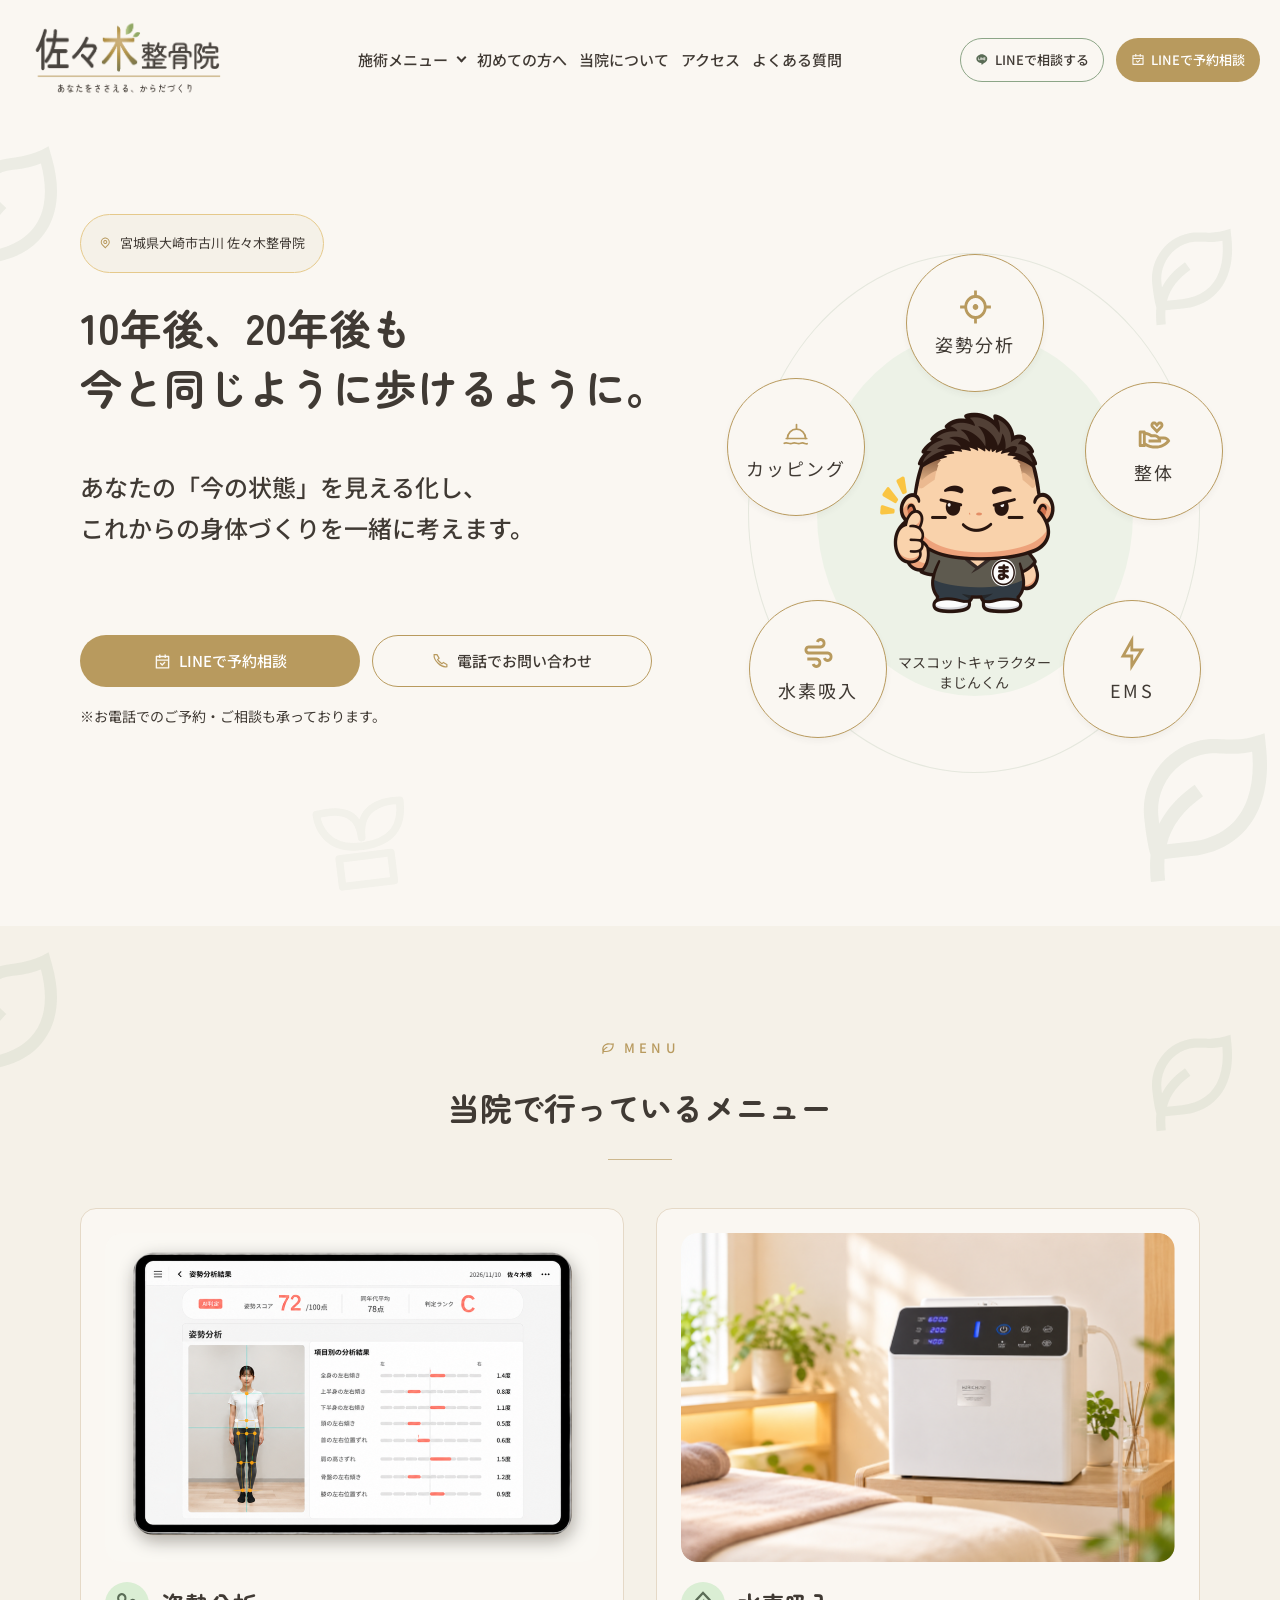
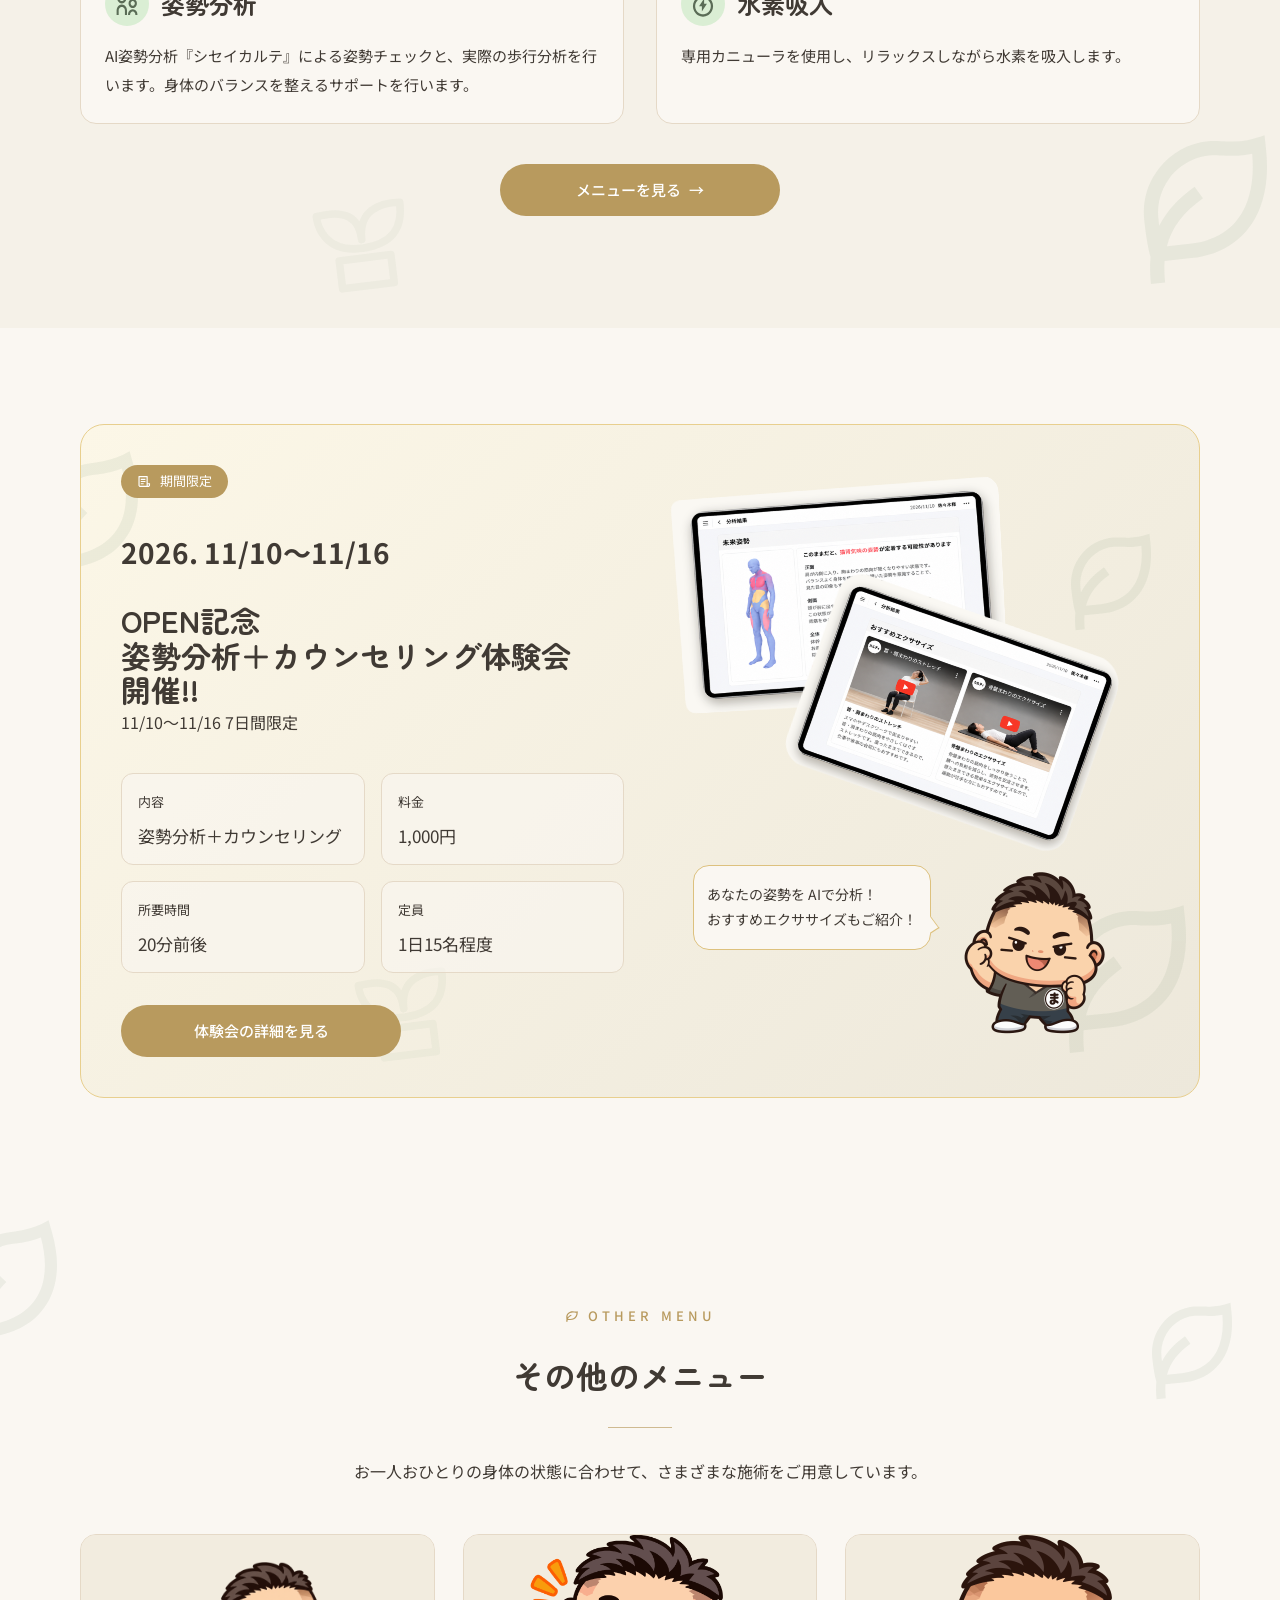
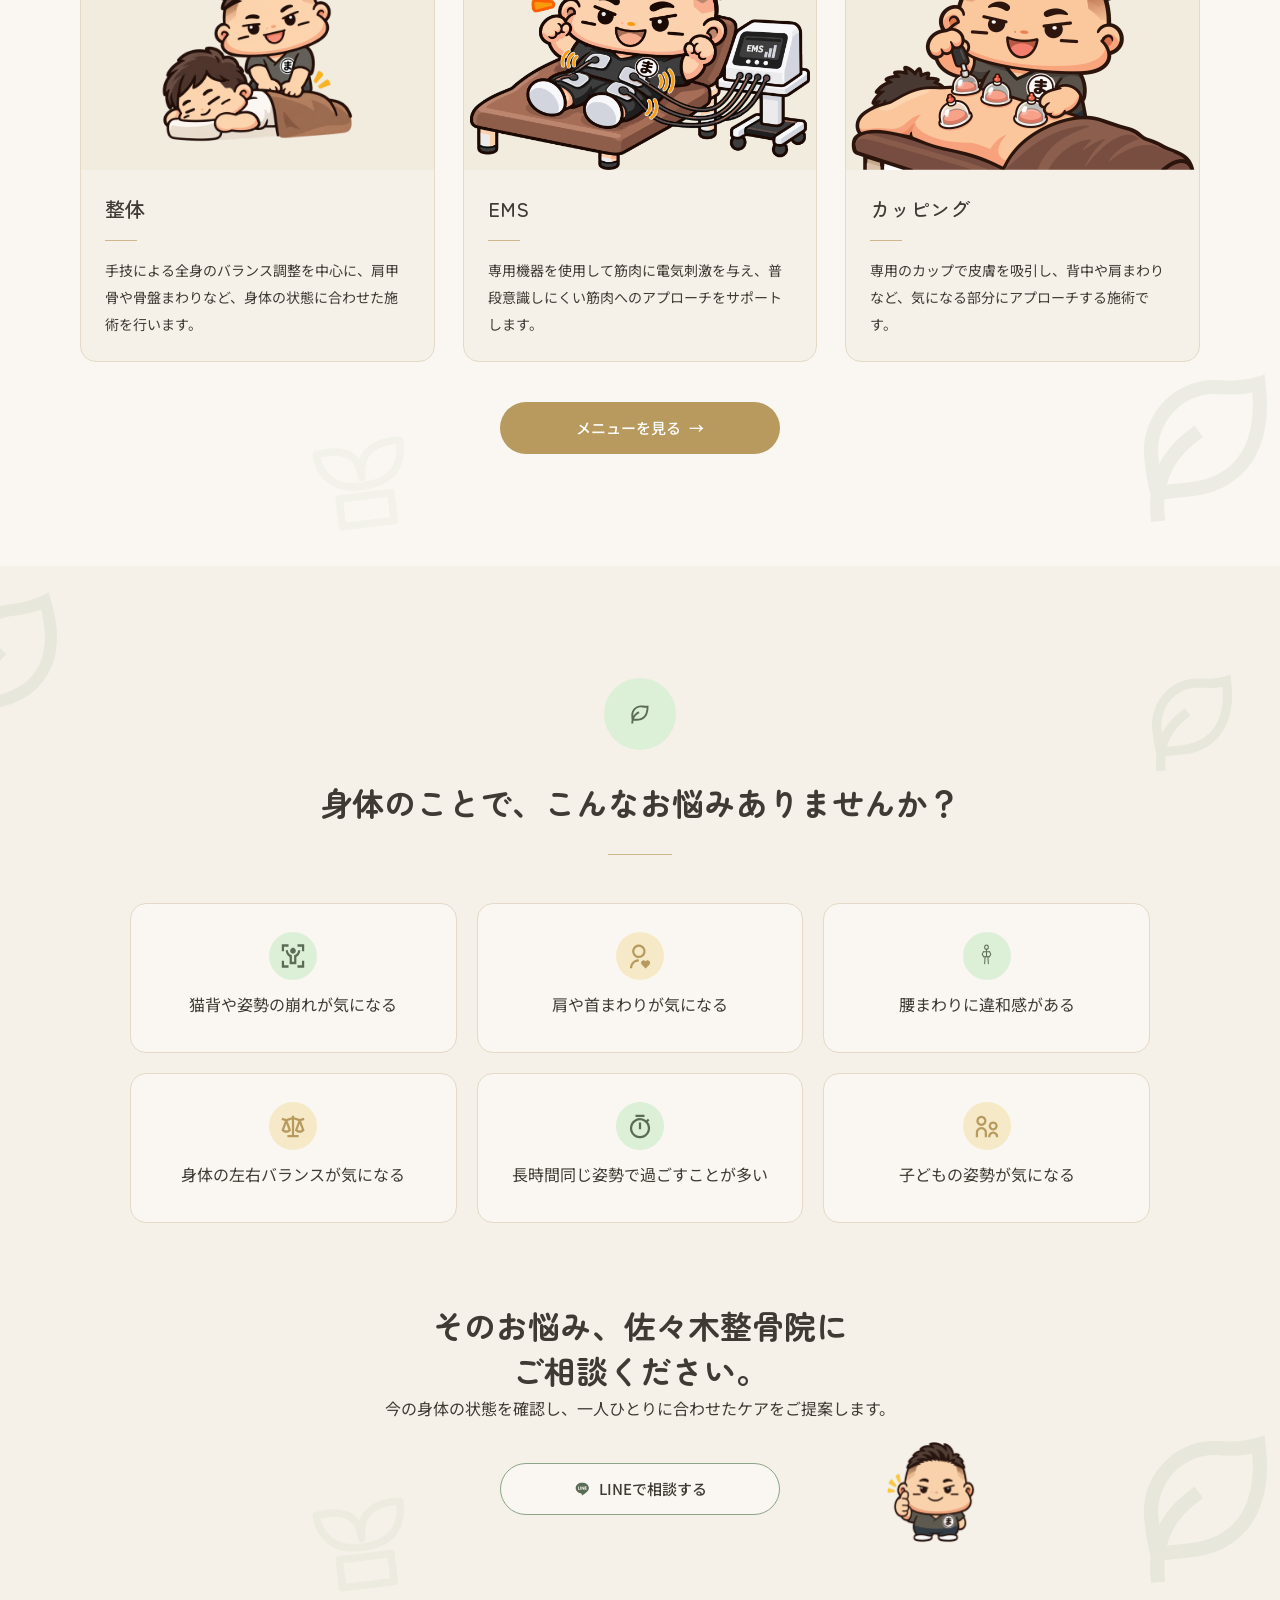
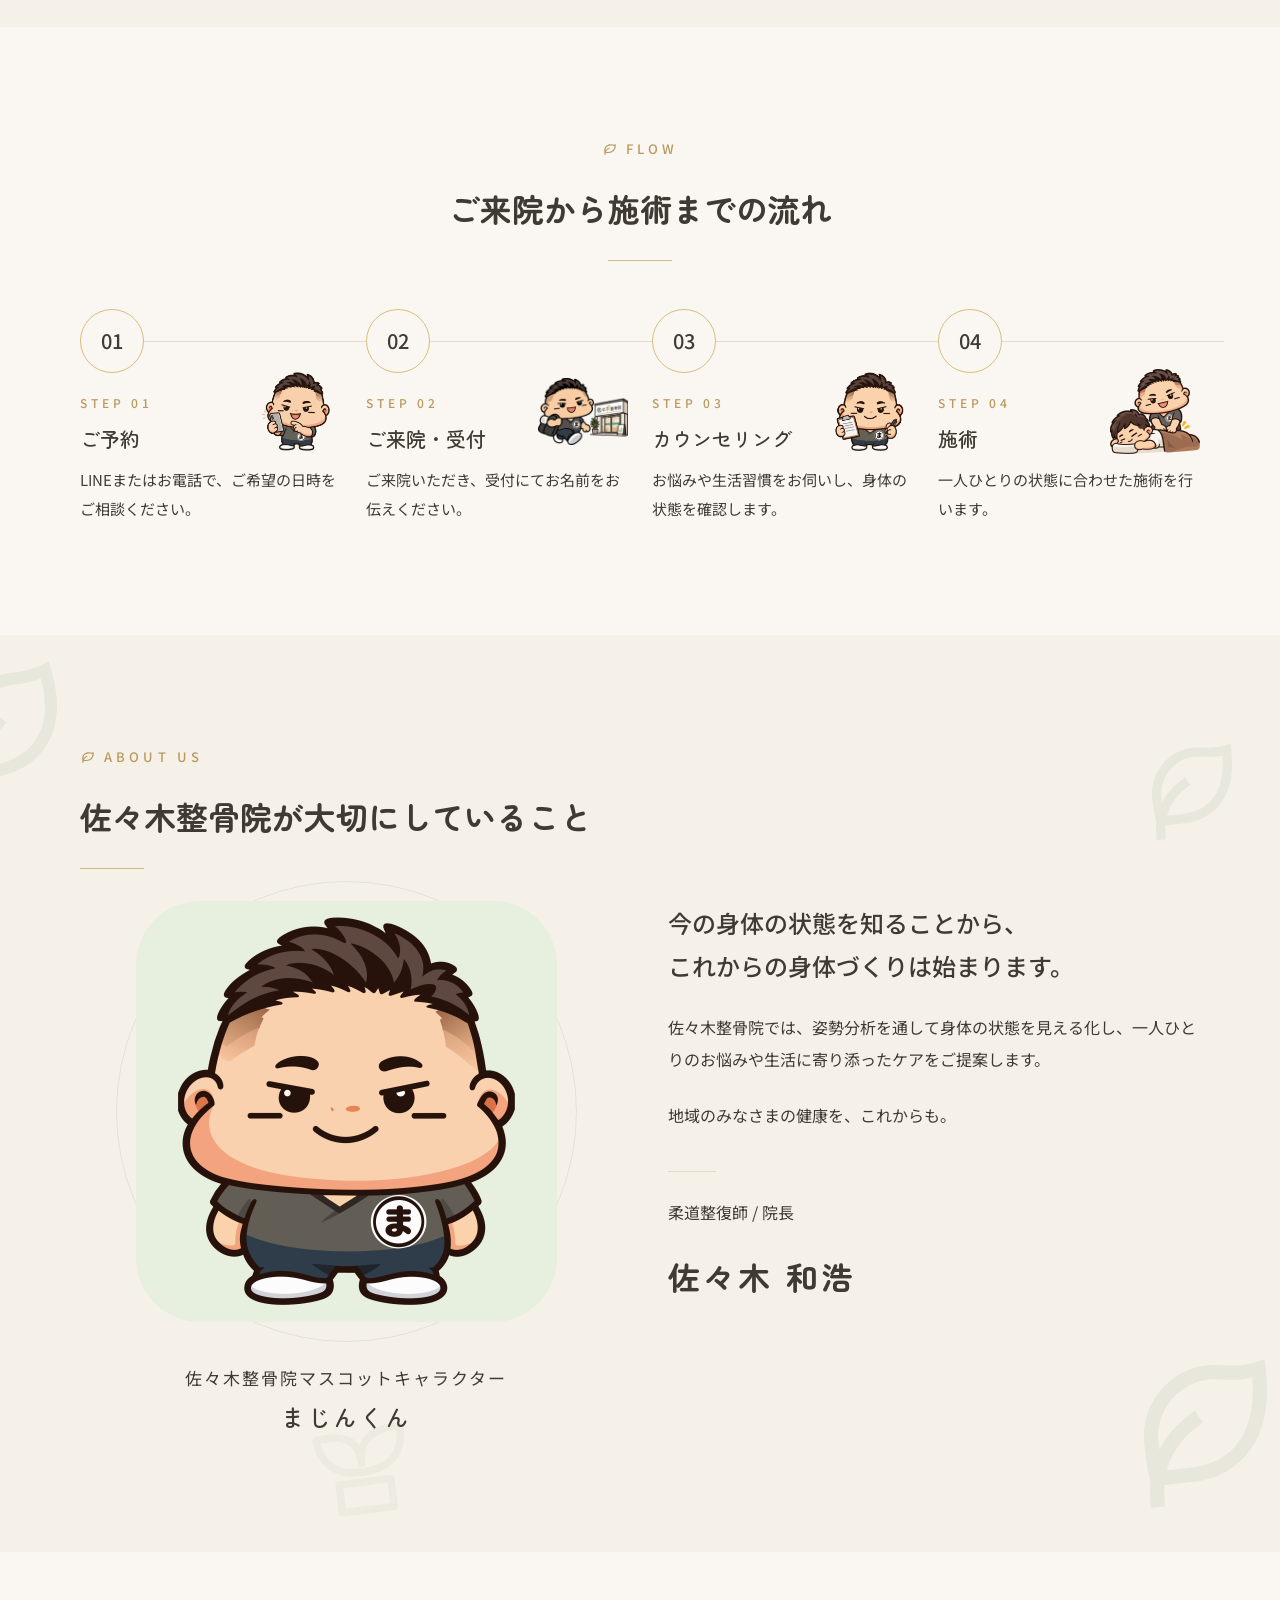
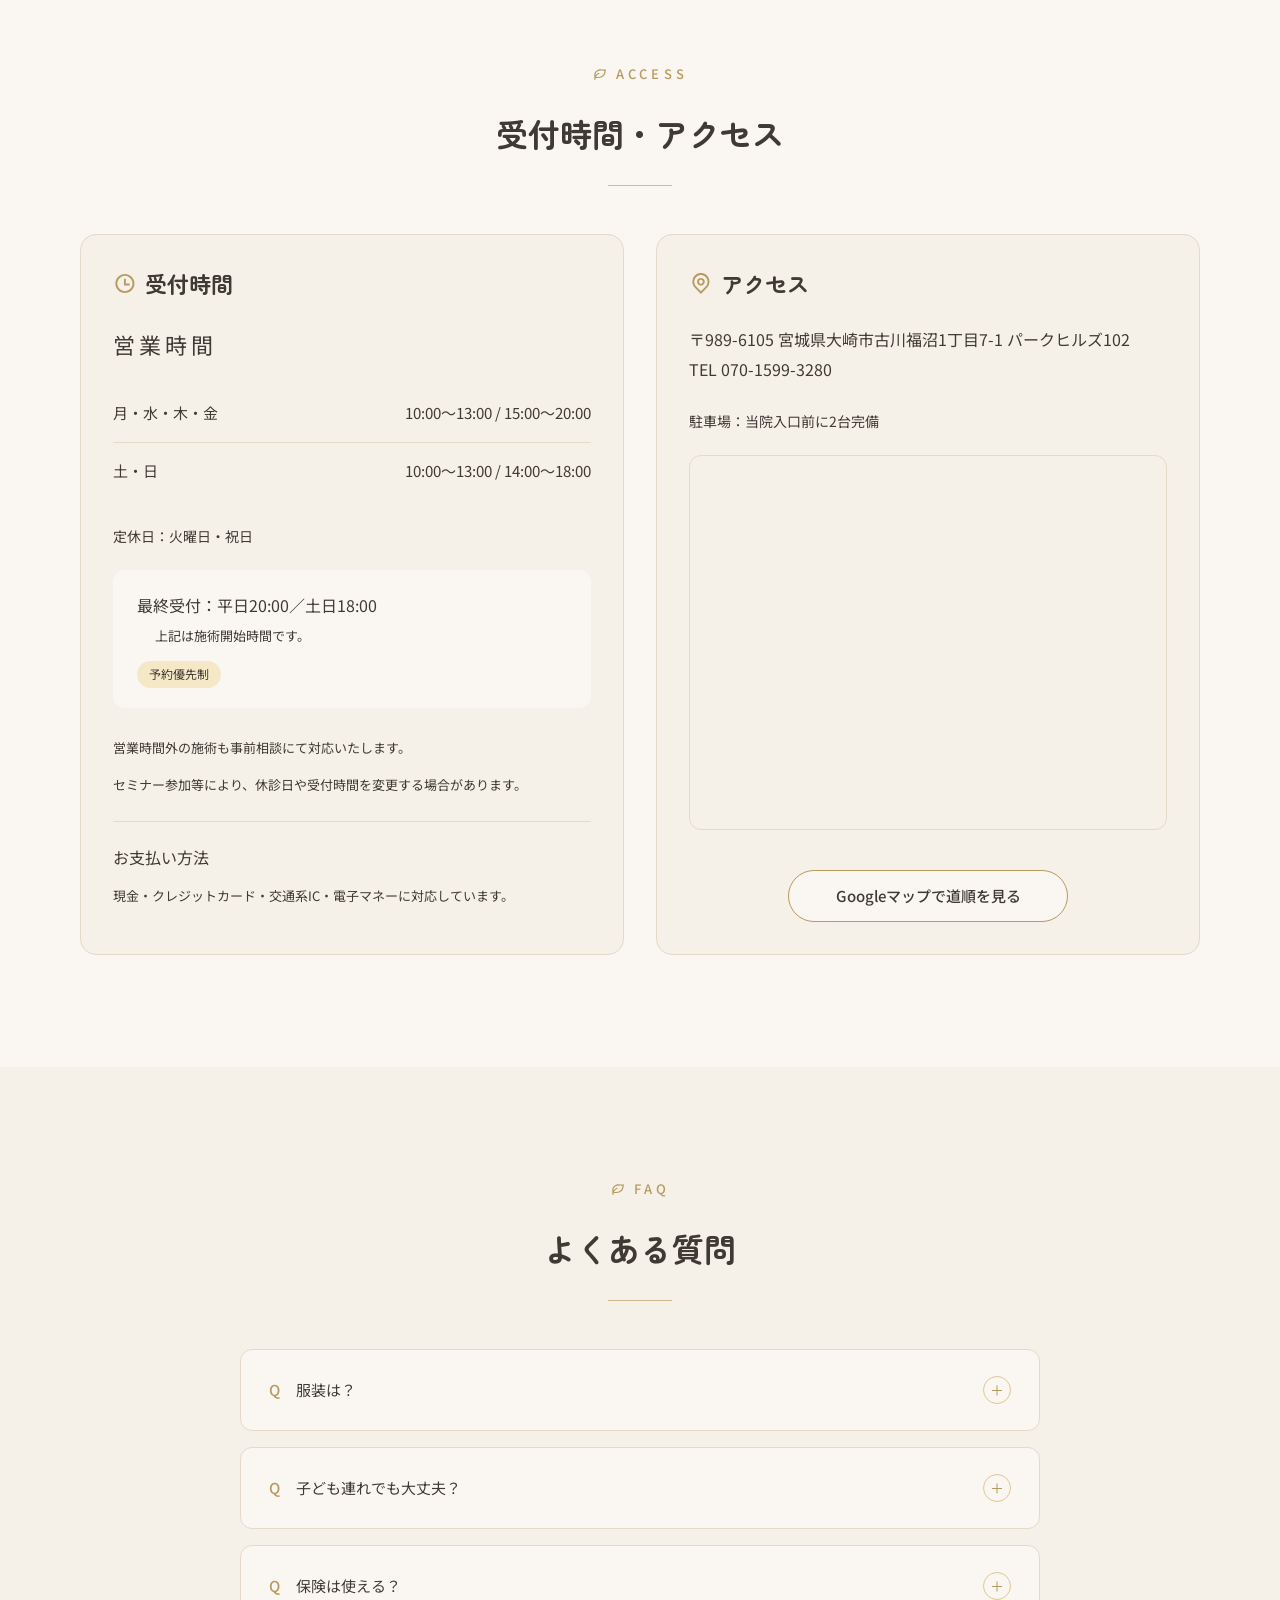
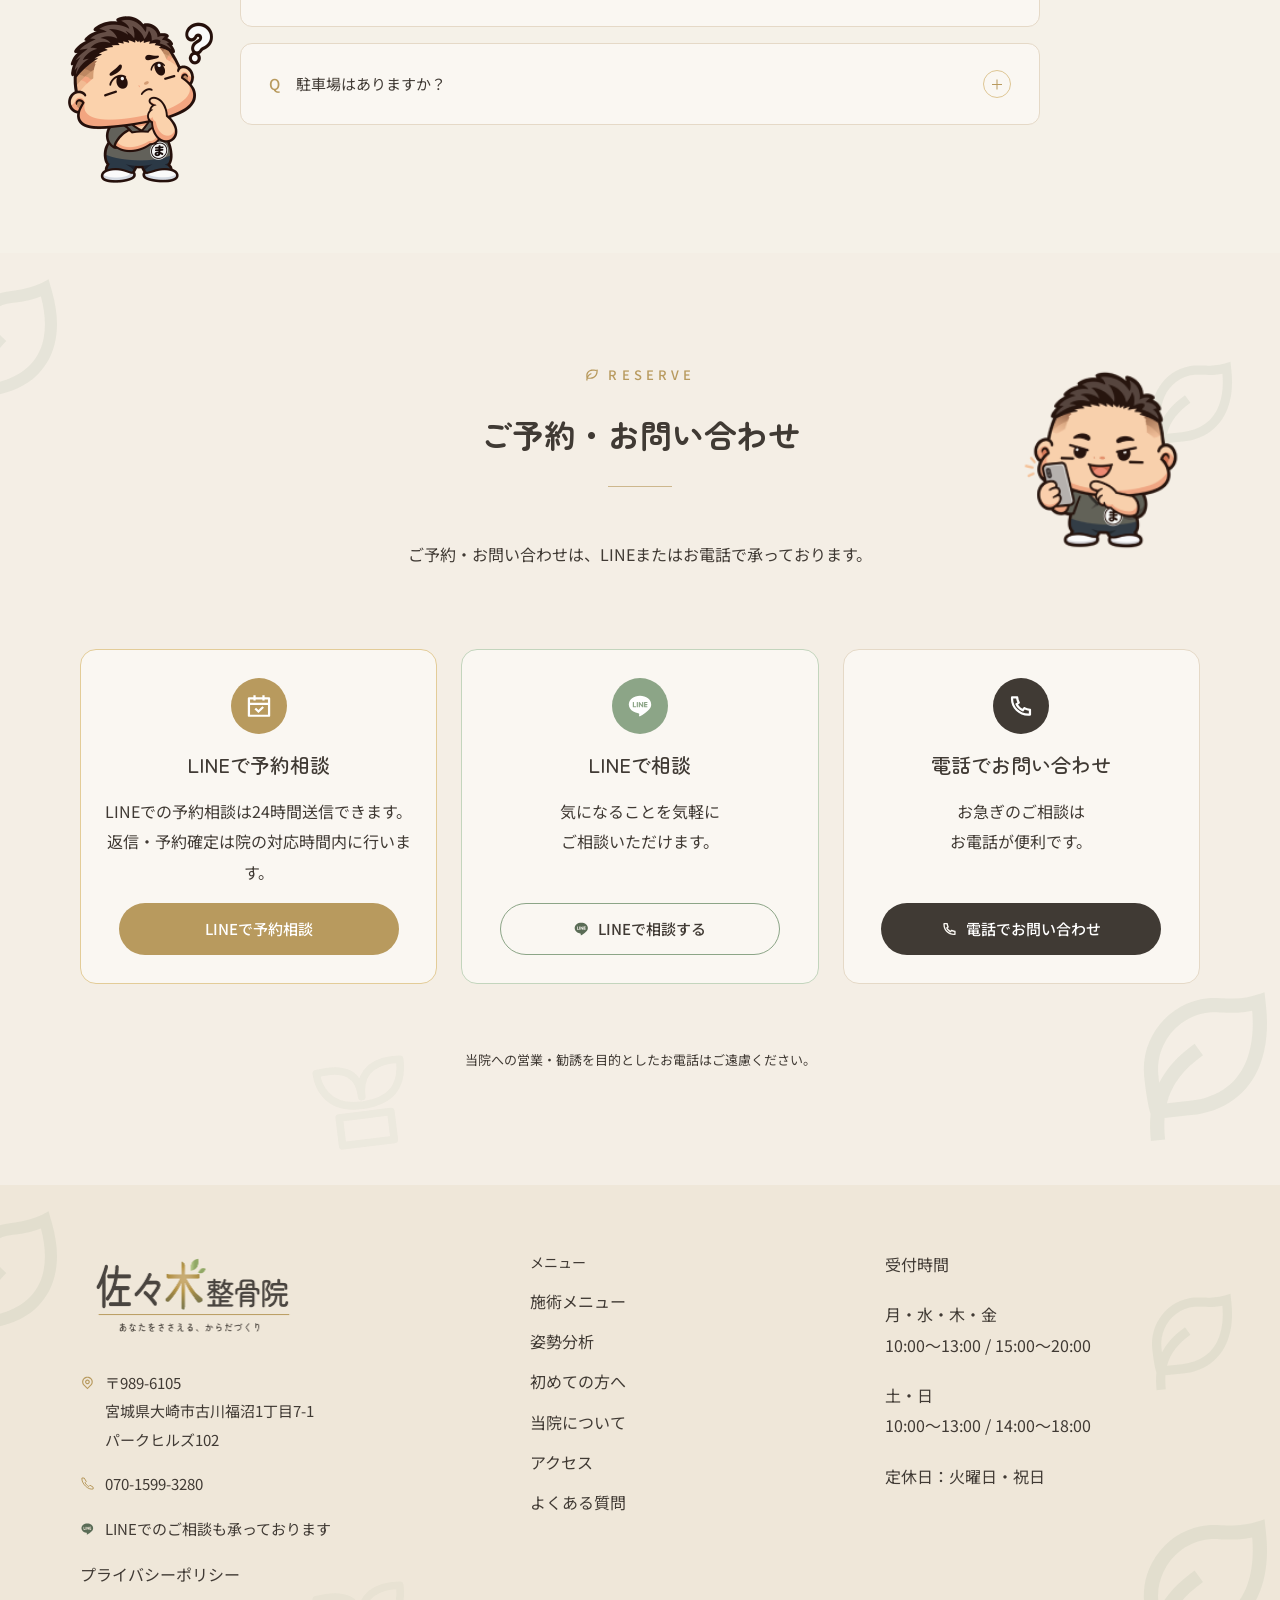
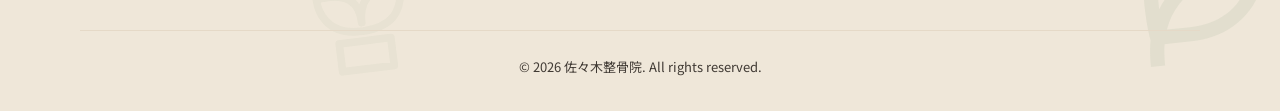
==== commit 87c07e9a: "chore: update designer HP preview from approved site" ====
--- a/index.html
+++ b/index.html
@@ -2,7 +2,7 @@
 <!doctype html>
 <html lang="ja">
 <head>
-
+  
   <meta charset="utf-8"><meta name="viewport" content="width=device-width, initial-scale=1">
     <!-- Site favicons -->
   <link rel="icon" type="image/png" sizes="96x96" href="/sasaki-seikotsuin-preview/favicon-96x96.png">
@@ -96,7 +96,7 @@
 <div class="section-heading center">
   <p class="eyebrow"><img src="./images/icon-87-364.svg" class="icon " alt="" width="24" height="24"> MENU</p>
   <h2>当院で行っているメニュー</h2><span class="heading-rule" aria-hidden="true"></span>
-
+  
 </div>
 <div class="menu-cards"><a class="menu-card" href="./posture.html">
 
@@ -122,8 +122,8 @@
 
 
 <img src="./images/experience__image-bb1d2763.png" alt="おすすめエクササイズの案内画面" class="experience-photo experience-photo--two" width="614" height="461" loading="lazy" decoding="async">
-<div class="experience-bottom"><p class="speech">あなたの姿勢を AIで分析！
-おすすめエクササイズもご紹介！</p><picture><source media="(max-width:767px)" srcset="./images/majinkun_experience_guts-2d3f2a27.png">
+<div class="experience-bottom"><p class="speech">あなたの姿勢を <span class="speech-word">AIで分析！</span>
+おすすめ<span class="speech-word">エクササイズ</span>も<span class="speech-ending">ご紹介！</span></p><picture><source media="(max-width:767px)" srcset="./images/majinkun_experience_guts-2d3f2a27.png">
 
 <img src="./images/majinkun_experience_guts-d4fafcd0.png" alt="" class="experience-character" width="175" height="175" loading="lazy" decoding="async">
 </picture></div></div></div></div></section>
@@ -151,11 +151,11 @@
 
 <section class="section top-concerns section--beige decorated" data-reveal><div class="decorations" aria-hidden="true"><img class="leaf leaf--one" src="./images/icon-87-319.svg" alt=""><img class="leaf leaf--two" src="./images/icon-87-319.svg" alt=""><img class="leaf leaf--three" src="./images/icon-87-319.svg" alt=""><svg class="sprout" viewBox="0 0 100 120" fill="none"><path d="M48 74C14 74 10 49 10 40c28-4 39 6 39 26C49 40 68 34 88 36c0 25-12 37-39 38Zm-22 9h48v26H26z" stroke="currentColor" stroke-width="7" stroke-linejoin="round"/></svg></div><div class="container"><span class="title-icon"><img src="./images/icon-87-576.svg" class="icon " alt="" width="24" height="24"></span>
 <div class="section-heading center">
-
+  
   <h2>身体のことで、こんなお悩みありませんか？</h2><span class="heading-rule" aria-hidden="true"></span>
-
-</div>
-<ul class="concern-list"><li class="concern-item"><span class="round-icon"><img src="./images/icon-87-589.svg" class="icon " alt="" width="24" height="24"></span>猫背や姿勢の崩れが気になる</li><li class="concern-item"><span class="round-icon"><img src="./images/icon-87-596.svg" class="icon " alt="" width="24" height="24"></span>肩や首まわりが気になる</li><li class="concern-item"><span class="round-icon"><img src="./images/icon-87-602.svg" class="icon " alt="" width="24" height="24"></span>腰まわりに違和感がある</li><li class="concern-item"><span class="round-icon"><img src="./images/icon-87-617.svg" class="icon " alt="" width="24" height="24"></span>身体の左右バランスが気になる</li><li class="concern-item"><span class="round-icon"><img src="./images/icon-87-624.svg" class="icon " alt="" width="24" height="24"></span>長時間同じ姿勢で過ごすことが多い</li><li class="concern-item"><span class="round-icon"><img src="./images/icon-87-631.svg" class="icon " alt="" width="24" height="24"></span>子どもの姿勢が気になる</li></ul><div class="concern-outro"><h2>そのお悩み、佐々木整骨院にご相談ください。</h2><p>今の身体の状態を確認し、一人ひとりに合わせたケアをご提案します。</p><div class="concerns-cta">
+  
+</div>
+<ul class="concern-list"><li class="concern-item"><span class="round-icon"><img src="./images/icon-87-589.svg" class="icon " alt="" width="24" height="24"></span>猫背や姿勢の崩れが気になる</li><li class="concern-item"><span class="round-icon"><img src="./images/icon-87-596.svg" class="icon " alt="" width="24" height="24"></span>肩や首まわりが気になる</li><li class="concern-item"><span class="round-icon"><img src="./images/icon-87-602.svg" class="icon " alt="" width="24" height="24"></span>腰まわりに違和感がある</li><li class="concern-item"><span class="round-icon"><img src="./images/icon-87-617.svg" class="icon " alt="" width="24" height="24"></span>身体の左右バランスが気になる</li><li class="concern-item"><span class="round-icon"><img src="./images/icon-87-624.svg" class="icon " alt="" width="24" height="24"></span>長時間同じ姿勢で過ごすことが多い</li><li class="concern-item"><span class="round-icon"><img src="./images/icon-87-631.svg" class="icon " alt="" width="24" height="24"></span>子どもの姿勢が気になる</li></ul><div class="concern-outro"><h2><span class="text-phrase">そのお悩み、</span><span class="text-phrase">佐々木整骨院に</span><span class="text-phrase">ご相談ください。</span></h2><p>今の身体の状態を確認し、一人ひとりに合わせたケアをご提案します。</p><div class="concerns-cta">
 
 
 
@@ -172,7 +172,7 @@
 <div class="section-heading center">
   <p class="eyebrow"><img src="./images/icon-87-364.svg" class="icon " alt="" width="24" height="24"> FLOW</p>
   <h2>ご来院から施術までの流れ</h2><span class="heading-rule" aria-hidden="true"></span>
-
+  
 </div>
 <ol class="flow-grid flow-grid--top" style="--steps:4"><li><span class="step-number">01</span><p class="eyebrow">STEP 01</p><h3>ご予約</h3>
 
@@ -194,7 +194,7 @@
 <div class="section-heading left">
   <p class="eyebrow"><img src="./images/icon-87-364.svg" class="icon " alt="" width="24" height="24"> ABOUT US</p>
   <h2>佐々木整骨院が大切にしていること</h2><span class="heading-rule" aria-hidden="true"></span>
-
+  
 </div>
 <div class="two-columns"><figure class="about-figure"><div class="about-mascot">
 
@@ -208,13 +208,13 @@
 <div class="section-heading center">
   <p class="eyebrow"><img src="./images/icon-87-364.svg" class="icon " alt="" width="24" height="24"> ACCESS</p>
   <h2>受付時間・アクセス</h2><span class="heading-rule" aria-hidden="true"></span>
-
+  
 </div>
 <div class="access-grid"><article class="access-card"><h3><img src="./images/icon-87-790.svg" class="icon " alt="" width="24" height="24">受付時間</h3><p class="hours-label">営業時間</p><dl class="hours"><div><dt>月・水・木・金</dt><dd>10:00〜13:00 / 15:00〜20:00</dd></div><div><dt>土・日</dt><dd>10:00〜13:00 / 14:00〜18:00</dd></div></dl><p class="closed">定休日：火曜日・祝日</p><div class="last-reception"><p>最終受付：平日20:00／土日18:00</p><small>上記は施術開始時間です。</small><span class="priority">予約優先制</span></div><div class="notes"><p>営業時間外の施術も事前相談にて対応いたします。</p><p>セミナー参加等により、休診日や受付時間を変更する場合があります。</p></div><div class="payment"><p>お支払い方法</p><small>現金・クレジットカード・交通系IC・電子マネーに対応しています。</small></div></article><article class="access-card"><h3><img src="./images/icon-87-852.svg" class="icon " alt="" width="24" height="24">アクセス</h3><address>〒989-6105 宮城県大崎市古川福沼1丁目7-1 パークヒルズ102<br>TEL <a href="tel:07015993280">070-1599-3280</a></address><p class="parking">駐車場：当院入口前に2台完備</p><iframe class="map-frame" src="https://www.google.com/maps/embed?pb=!1m18!1m12!1m3!1d3118.8140853382542!2d140.9723895!3d38.584128899999996!2m3!1f0!2f0!3f0!3m2!1i1024!2i768!4f13.1!3m3!1m2!1s0x5f8913259c5616df%3A0xccb74fc03984ee79!2z5L2Q44CF5pyo5pW06aqo6Zmi!5e0!3m2!1sja!2sjp!4v1791988123013!5m2!1sja!2sjp" title="佐々木整骨院の所在地" loading="lazy" referrerpolicy="no-referrer"></iframe><p class="section-bottom">
 
 
 
-<a class="button button--outline" href="https://www.google.com/maps/dir/?api=1&amp;destination=38.5842095%2C140.9722274&amp;travelmode=driving" data-external="map" target="_blank" rel="noopener noreferrer">Googleマップで道順を見る<span class="sr-only">（新しいタブで開きます）</span></a>
+<a class="button button--outline" href="https://www.google.com/maps/dir/?api=1&amp;destination=%E4%BD%90%E3%80%85%E6%9C%A8%E6%95%B4%E9%AA%A8%E9%99%A2%20%E5%AE%AE%E5%9F%8E%E7%9C%8C%E5%A4%A7%E5%B4%8E%E5%B8%82%E5%8F%A4%E5%B7%9D%E7%A6%8F%E6%B2%BC1%E4%B8%81%E7%9B%AE7-1%20%E3%83%91%E3%83%BC%E3%82%AF%E3%83%92%E3%83%AB%E3%82%BA102&amp;destination_place_id=ChIJ3xZWnCUTiV8Ree6EOcBPt8w&amp;travelmode=driving" data-external="map" target="_blank" rel="noopener noreferrer">Googleマップで道順を見る<span class="sr-only">（新しいタブで開きます）</span></a>
 
 </p></article></div></div></section>
 
@@ -224,7 +224,7 @@
 <div class="section-heading center">
   <p class="eyebrow"><img src="./images/icon-87-364.svg" class="icon " alt="" width="24" height="24"> FAQ</p>
   <h2>よくある質問</h2><span class="heading-rule" aria-hidden="true"></span>
-
+  
 </div>
 
 <div class="faq-layout"><div class="faq-grid"><details class="faq-item"><summary><span class="question-label" aria-hidden="true">Q</span><span>服装は？</span><span class="faq-mark" aria-hidden="true"></span></summary><div class="faq-answer"><span class="answer-label" aria-hidden="true">A</span><p>動きやすい服装でお越しください。お着替えのご用意もございます。女性専用のお着替えもご用意しております。</p></div></details><details class="faq-item"><summary><span class="question-label" aria-hidden="true">Q</span><span>子ども連れでも大丈夫？</span><span class="faq-mark" aria-hidden="true"></span></summary><div class="faq-answer"><span class="answer-label" aria-hidden="true">A</span><p>はい、お子さま連れでも安心してご来院いただけます。</p></div></details><details class="faq-item"><summary><span class="question-label" aria-hidden="true">Q</span><span>保険は使える？</span><span class="faq-mark" aria-hidden="true"></span></summary><div class="faq-answer"><span class="answer-label" aria-hidden="true">A</span><p>自費診療でのご案内になります。</p></div></details><details class="faq-item"><summary><span class="question-label" aria-hidden="true">Q</span><span>駐車場はありますか？</span><span class="faq-mark" aria-hidden="true"></span></summary><div class="faq-answer"><span class="answer-label" aria-hidden="true">A</span><p>当院入口前に2台分の駐車場をご用意しております。</p></div></details></div>
@@ -244,7 +244,7 @@
 <div class="section-heading center">
   <p class="eyebrow"><img src="./images/icon-87-364.svg" class="icon " alt="" width="24" height="24"> RESERVE</p>
   <h2>ご予約・お問い合わせ</h2><span class="heading-rule" aria-hidden="true"></span>
-
+  
 </div>
 
 <p class="reservation-intro">ご予約・お問い合わせは、LINEまたはお電話で承っております。</p>
@@ -274,6 +274,6 @@
 </a><address><p><img src="./images/icon-87-852.svg" class="icon " alt="" width="24" height="24"><span>〒989-6105<br>宮城県大崎市古川福沼1丁目7-1<br>パークヒルズ102</span></p><p><svg class="icon" aria-hidden="true" viewBox="0 0 24 24" fill="none" stroke="currentColor" stroke-width="1.6" stroke-linecap="round" stroke-linejoin="round"><path d="m7 3 3 5-2 2c2 3 3 4 6 6l2-2 5 3v3c-8 2-19-9-18-17z"/></svg><a href="tel:07015993280">070-1599-3280</a></p><p><img src="./images/icon-74-290.svg" class="icon " alt="" width="24" height="24"><span>LINEでのご相談も承っております</span></p></address></div>
 <nav class="footer-nav" aria-label="フッターメニュー"><p>メニュー</p><a href="./treatment.html">施術メニュー</a><a href="./posture.html">姿勢分析</a><a href="./first.html">初めての方へ</a><a href="./index.html#about">当院について</a><a href="./index.html#access">アクセス</a><a href="./index.html#faq">よくある質問</a></nav>
 <div class="footer-hours"><p>受付時間</p><p>月・水・木・金<br>10:00〜13:00 / 15:00〜20:00</p><p>土・日<br>10:00〜13:00 / 14:00〜18:00</p><p>定休日：火曜日・祝日</p></div>
-</div><p><a href="./privacy.html">プライバシーポリシー</a></p><p class="copyright">© 2026 佐々木整骨院. All rights<br> reserved.</p></div></footer>
+</div><p><a href="./privacy.html">プライバシーポリシー</a></p><p class="copyright">© 2026 佐々木整骨院. <span class="text-phrase">All rights reserved.</span></p></div></footer>
 
 </body></html>
--- a/assets/css/components.css
+++ b/assets/css/components.css
@@ -1,1221 +1,1242 @@
-.site-header {
-  height:120px;
-  background:rgba(250,247,242,.8);
-  position:fixed;
-  top:0;
-  left:0;
-  right:0;
-  z-index:100;
-  border-bottom:1px solid transparent;
-  transition:height 300ms ease-out,background 300ms ease-out,box-shadow 300ms ease-out
-}
-.header-container {
-  max-width:1280px;
-  width:calc(100% - 80px);
-  height:100%;
-  margin:auto;
-  display:flex;
-  gap:40px;
-  align-items:center;
-  justify-content:space-between
-}
-.brand {
-  display:block;
-  flex:0 0 268px
-}
-.brand img {
-  width:268px;
-  height:111.67px;
-  transition:height 300ms ease-out,width 300ms ease-out
-}
-.desktop-nav {
-  display:flex;
-  align-items:center;
-  gap:32px;
-  white-space:nowrap;
-  font-size:15px;
-  font-weight:500
-}
-.desktop-nav a,.nav-toggle {
-  font-size:15px;
-  line-height:24px;
-  display:flex;
-  align-items:center;
-  min-height:44px;
-  padding:0
-}
-.desktop-nav a:hover,.nav-toggle:hover {
-  color:var(--gold)
-}
-.chevron {
-  width:7px;
-  height:7px;
-  border-right:2px solid;
-  border-bottom:2px solid;
-  transform:rotate(45deg);
-  margin-left:10px;
-  margin-top:-4px
-}
-.dropdown-parent {
-  position:relative
-}
-.desktop-dropdown {
-  position:absolute;
-  top:72px;
-  left:0;
-  width:260px;
-  padding:8px;
-  background:var(--paper);
-  border:1px solid var(--line);
-  border-radius:12px;
-  box-shadow:0 10px 24px #403a3412
-}
-.desktop-dropdown a {
-  padding:12px 16px;
-  min-height:48px
-}
-.desktop-dropdown a:hover {
-  background:var(--beige);
-  border-radius:6px
-}
-.header-actions {
-  display:flex;
-  align-items:center;
-  gap:12px;
-  flex-shrink:0
-}
-.button {
-  display:inline-flex;
-  align-items:center;
-  justify-content:center;
-  gap:8px;
-  min-height:52px;
-  width:280px;
-  max-width:100%;
-  border:1px solid transparent;
-  border-radius:999px;
-  text-align:center;
-  font-size:15px;
-  font-weight:500;
-  line-height:24px;
-  padding:12px 20px;
-  transition:transform 300ms ease-out,color 300ms ease-out,background-color 300ms ease-out,border-color 300ms ease-out
-}
-.button .icon {
-  width:17px;
-  height:18px
-}
-.button--gold {
-  background:var(--gold);
-  color:white
-}
-.button--outline {
-  border-color:var(--gold);
-  background:var(--paper)
-}
-.button--line {
-  border-color:var(--green);
-  background:var(--paper);
-  color:var(--text)
-}
-.button--dark {
-  background:var(--text);
-  color:white
-}
-.header-actions .button {
-  height:44px;
-  min-height:44px;
-  padding:8px 14px;
-  font-size:13px;
-  gap:6px;
-  width:auto;
-  flex-shrink:0;
-  white-space:nowrap
-}
-.header-actions .button--line {
-  width:160px
-}
-.header-actions .button .icon {
-  width:14px;
-  height:14px
-}
-.header-actions .unconfigured-note {
-  font-size:9px;
-  line-height:12px;
-  position:absolute;
-  top:45px;
-  left:0;
-  width:100%
-}
-.unavailable-wrap {
-  display:inline-flex;
-  position:relative;
-  flex-direction:column;
-  align-items:center;
-  max-width:100%
-}
-.unconfigured-note {
-  display:block;
-  font-size:10px;
-  line-height:1.5;
-  color:#766846;
-  text-align:center;
-  margin-top:3px
-}
-.is-unavailable {
-  cursor:not-allowed
-}
-.site-header.is-compact {
-  height:72px;
-  background:rgba(250,247,242,.95);
-  box-shadow:0 2px 12px #403a3410;
-  border-bottom-color:var(--line)
-}
-.site-header.is-compact .brand img {
-  height:64px;
-  width:154px
-}
-.site-header.is-compact .desktop-dropdown {
-  top:56px
-}
-.menu-toggle {
-  display:none
-}
-.mobile-menu,.menu-overlay {
-  display:none
-}
-.round-icon {
-  display:inline-flex;
-  align-items:center;
-  justify-content:center;
-  border-radius:50%;
-  width:56px;
-  height:56px;
-  background:#f5e8c9;
-  flex-shrink:0
-}
-.round-icon .icon {
-  width:28px;
-  height:28px
-}
-.decorated {
-  position:relative;
-  isolation:isolate;
-  overflow:hidden
-}
-.decorations {
-  position:absolute;
-  inset:0;
-  z-index:-1;
-  pointer-events:none;
-  overflow:hidden;
-  color:#8ca58720
-}
-.leaf {
-  position:absolute;
-  transform-origin:20% 85%;
-  width:140px;
-  opacity:.65
-}
-.leaf--one {
-  top:30px;
-  left:-60px;
-  transform:rotate(-10deg);
-  width:170px
-}
-.leaf--two {
-  top:100px;
-  right:20px;
-  width:130px
-}
-.leaf--three {
-  bottom:20px;
-  right:-30px;
-  width:200px
-}
-.sprout {
-  position:absolute;
-  bottom:30px;
-  left:24%;
-  width:110px;
-  height:130px;
-  transform:rotate(-7deg);
-  opacity:.65
-}
-.page-hero {
-  padding:60px 0 100px;
-  min-height:350px;
-  text-align:center
-}
-.page-hero__title {
-  position:relative;
-  width:max-content;
-  max-width:100%;
-  margin:0 auto 28px
-}
-.page-hero__title .eyebrow {
-  margin-bottom:24px
-}
-.page-hero__image {
-  position:absolute;
-  width:210px;
-  height:200px;
-  left:calc(100% + 120px);
-  top:0;
-  max-width:none
-}
-.page-hero__lead {
-  font-size:20px;
-  margin:auto;
-  max-width:1000px
-}
-.hero-notice {
-  margin:32px auto 0;
-  padding:12px 28px;
-  width:max-content;
-  max-width:100%;
-  border:1px solid #ead8ad;
-  background:#fcf7e9;
-  border-radius:99px;
-  color:var(--gold)
-}
-.reservation {
-  background:var(--reserve);
-  padding:112px 0;
-  min-height:884px
-}
-.reservation .container {
-  position:relative
-}
-.reservation-mascot {
-  position:absolute;
-  top:0;
-  right:0;
-  width:190px;
-  height:190px
-}
-.reservation-intro {
-  text-align:center;
-  margin:52px 0 80px
-}
-.reservation-grid {
-  display:grid;
-  grid-template-columns:repeat(3,minmax(0,1fr));
-  gap:24px
-}
-.reservation-card {
-  border:1px solid var(--line);
-  border-radius:16px;
-  background:var(--paper);
-  padding:28px 24px;
-  text-align:center;
-  display:flex;
-  flex-direction:column;
-  align-items:center;
-  min-height:305px
-}
-.reservation-card h3 {
-  font-size:20px;
-  font-weight:500;
-  margin:16px 0
-}
-.reservation-card p {
-  font-size:16px;
-  line-height:1.9;
-  margin:0 0 16px;
-  min-height:60px
-}
-.reservation-card .button {
-  width:280px
-}
-.reservation-card--web {
-  border-color:#e3cc98
-}
-.reservation-card--line {
-  border-color:#c3d5bd
-}
-.reservation-card--web .round-icon {
-  background:var(--gold)
-}
-.reservation-card--line .round-icon {
-  background:var(--green)
-}
-.reservation-card--phone .round-icon {
-  background:var(--text)
-}
-.reservation-card .round-icon img {
-  filter:brightness(0) invert(1)
-}
-.reservation-card .unavailable-wrap {
-  width:100%
-}
-.reservation-note {
-  text-align:center;
-  font-size:13px;
-  margin-top:64px
-}
-.site-footer {
-  background:var(--footer);
-  padding:64px 0 32px;
-  min-height:510px
-}
-.footer-grid {
-  display:grid;
-  grid-template-columns:1.3fr 1fr 1fr;
-  gap:40px
-}
-.footer-logo {
-  width:230px;
-  height:96px;
-  margin-bottom:24px
-}
-.footer-contact {
-  font-size:15px
-}
-.footer-contact address p {
-  margin-bottom:16px
-}
-.footer-nav {
-  display:flex;
-  flex-direction:column;
-  align-items:flex-start;
-  gap:10px
-}
-.footer-nav p {
-  font-size:14px;
-  margin:0
-}
-.footer-hours p {
-  margin-bottom:20px
-}
-.copyright {
-  text-align:center;
-  border-top:1px solid var(--line);
-  padding-top:24px;
-  margin-top:40px;
-  font-size:13px
-}
-.faq-section {
-  padding:112px 0;
-  background:var(--beige)
-}
-.faq-layout {
-  position:relative
-}
-.faq-grid {
-  display:grid;
-  grid-template-columns:1fr 1fr;
-  gap:20px 32px
-}
-.faq-item {
-  background:var(--paper);
-  border:1px solid var(--line);
-  border-radius:12px;
-  overflow:hidden;
-  align-self:start
-}
-.faq-item summary {
-  cursor:pointer;
-  display:flex;
-  align-items:center;
-  gap:16px;
-  padding:24px 28px;
-  list-style:none;
-  font-size:15px;
-  line-height:1.8;
-  min-height:80px
-}
-.faq-item summary::-webkit-details-marker {
-  display:none
-}
-.question-label {
-  color:var(--gold);
-  font-weight:500;
-  flex-shrink:0
-}
-.faq-mark {
-  position:relative;
-  display:block;
-  width:28px;
-  height:28px;
-  flex:0 0 28px;
-  border:1px solid #dec694;
-  border-radius:50%;
-  margin-left:auto
-}
-.faq-mark::before,.faq-mark::after {
-  content:'';
-  position:absolute;
-  background:var(--gold);
-  width:10px;
-  height:1px;
-  top:13px;
-  left:8px
-}
-.faq-mark::after {
-  transform:rotate(90deg)
-}
-.faq-item[open] .faq-mark::after {
-  display:none
-}
-.faq-answer {
-  display:flex;
-  gap:12px;
-  padding:0 28px 24px;
-  line-height:1.9;
-  font-size:15px
-}
-.answer-label {
-  flex:0 0 20px;
-  color:#928e86
-}
-.faq-answer p {
-  margin:0
-}
-.faq-mascot {
-  position:absolute;
-  left:-115px;
-  bottom:-70px;
-  width:120px;
-  height:120px
-}
-.page-top .faq-grid,.page-treatment .faq-grid {
-  grid-template-columns:1fr;
-  max-width:800px;
-  margin:auto;
-  gap:16px
-}
-.page-top .faq-mascot {
-  width:181px;
-  height:181px;
-  left:-30px;
-  bottom:-65px
-}
-.page-treatment .faq-mascot {
-  width:173px;
-  height:173px;
-  left:-15px;
-  bottom:-70px
-}
-.page-top .faq-section {
-  padding-bottom:128px
-}
-.flow-grid {
-  display:grid;
-  grid-template-columns:repeat(var(--steps),minmax(0,1fr));
-  gap:24px
-}
-.flow-grid li {
-  position:relative;
-  padding-top:0
-}
-.flow-grid li::before {
-  position:absolute;
-  content:'';
-  left:0;
-  right:-24px;
-  height:1px;
-  background:var(--line);
-  top:32px;
-  z-index:-1
-}
-.step-number {
-  display:flex;
-  border:1px solid #d9bd7d;
-  background:var(--paper);
-  border-radius:50%;
-  width:64px;
-  height:64px;
-  align-items:center;
-  justify-content:center;
-  font-size:20px;
-  font-weight:500;
-  margin-bottom:20px
-}
-.flow-grid .eyebrow {
-  justify-content:flex-start;
-  font-size:12px;
-  margin-bottom:12px
-}
-.flow-grid h3 {
-  font-size:20px;
-  font-weight:500;
-  min-height:60px
-}
-.flow-image {
-  width:180px;
-  height:160px;
-  object-fit:contain;
-  margin:24px auto 28px
-}
-.flow-grid li>p:last-child {
-  font-size:16px;
-  line-height:1.9
-}
-.price-table {
-  max-width:950px;
-  border:1px solid var(--line);
-  border-radius:16px;
-  background:var(--paper);
-  overflow:hidden;
-  margin:auto
-}
-.price-cells {
-  display:flex
-}
-.price-cell {
-  flex:1;
-  text-align:center;
-  padding:32px 20px;
-  border-right:1px solid var(--line);
-  min-width:0
-}
-.price-cell:last-child {
-  border:0
-}
-.price-cell p {
-  display:flex;
-  align-items:center;
-  justify-content:center;
-  gap:8px;
-  margin:0 0 24px;
-  font-size:16px
-}
-.price-cell .icon {
-  width:16px;
-  height:16px
-}
-.price-cell strong {
-  display:block;
-  font-size:32px;
-  line-height:1.5;
-  margin-bottom:8px
-}
-.price-cell small {
-  display:block
-}
-.price-note {
-  padding:20px 40px;
-  font-size:13px;
-  background:var(--beige);
-  text-align:center
-}
-.concern-list {
-  display:grid;
-  grid-template-columns:repeat(2,minmax(0,1fr));
-  gap:20px
-}
-.concern-item {
-  display:flex;
-  align-items:center;
-  gap:24px;
-  padding:28px;
-  background:var(--paper);
-  border:1px solid var(--line);
-  border-radius:16px;
-  font-size:20px;
-  font-weight:500;
-  line-height:1.6
-}
-.concern-item .round-icon {
-  background:#f4ead8;
-  width:72px;
-  height:72px
-}
-.concern-outro {
-  text-align:center;
-  font-size:20px;
-  margin:80px auto 0
-}
-.feature-cards .round-icon {
-  margin-bottom:24px
-}
-.feature-cards h3 {
-  font-size:20px;
-  font-weight:500;
-  margin-bottom:16px
-}
-.feature-cards p {
-  font-size:16px
-}
-.feature-cards {
-  margin-top:80px
-}
-.footer-contact address p {
-  display:flex;
-  gap:10px;
-  align-items:flex-start
-}
-.footer-contact address .icon {
-  width:15px;
-  height:20px;
-  margin-top:4px;
-  color:var(--gold)
-}
-.page-hydrogen .faq-mascot {
-  display:none
-}
-@media(hover:hover) {
-  a.button:hover {
-    transform:scale(1.05);
-    background:#a48a52;
-    border-color:#a48a52;
-    color:#fff
-  }
-  .button--line:hover {
-    background:var(--green)!important
-  }
-  .button--outline:hover {
-    background:var(--beige)!important;
-    color:var(--text)!important
-  }
-  .footer-nav a:hover {
-    text-decoration:underline
-  }
-}
-@media(max-width:1320px) and (min-width:1101px) {
-  .header-container {
-    width:calc(100% - 40px);
-    gap:16px
-  }
-  .desktop-nav {
-    gap:12px
-  }
-  .brand {
-    flex-basis:220px
-  }
-  .brand img {
-    width:220px
-  }
-  .header-actions .button--line {
-    width:140px
-  }
-  .header-actions .button {
-    width:auto
-  }
-}
-@media(max-width:1100px) and (min-width:768px) {
-  .header-container {
-    width:calc(100% - 40px);
-    gap:16px;
-    flex-wrap:wrap;
-    justify-content:space-between;
-    align-content:center
-  }
-  .brand {
-    flex-basis:170px
-  }
-  .brand img {
-    width:170px;
-    height:70px
-  }
-  .desktop-nav {
-    order:3;
-    width:100%;
-    justify-content:center;
-    gap:24px;
-    height:36px
-  }
-  .desktop-nav a,.nav-toggle {
-    min-height:36px;
-    font-size:13px
-  }
-  .header-actions .unconfigured-note {
-    top:36px
-  }
-  .header-actions .button {
-    height:36px;
-    min-height:36px
-  }
-  .site-header.is-compact .desktop-nav {
-    height:24px
-  }
-  .site-header.is-compact .brand img {
-    height:40px;
-    width:100px
-  }
-  .site-header.is-compact .header-actions .button {
-    height:28px;
-    min-height:28px;
-    padding:0 10px
-  }
-  .site-header.is-compact .header-actions .unconfigured-note {
-    display:none
-  }
-  .desktop-dropdown {
-    top:36px
-  }
-  .site-header.is-compact .desktop-dropdown {
-    top:30px
-  }
-  .faq-mascot {
-    left:-30px;
-    bottom:-80px;
-    width:80px!important;
-    height:80px!important
-  }
-  .reservation-mascot {
-    width:130px;
-    height:130px
-  }
-  .reservation-card {
-    padding:24px 16px
-  }
-  .reservation-card h3 {
-    font-size:18px
-  }
-  .reservation-card p {
-    font-size:14px
-  }
-  .reservation-card .button {
-    font-size:13px;
-    padding:10px
-  }
-  .page-hero__image {
-    left:calc(100% + 35px);
-    width:160px
-  }
-}
-@media(max-width:767px) {
-  .site-header,.site-header.is-compact {
-    height:73px
-  }
-  .header-container {
-    width:calc(100% - 40px);
-    gap:16px
-  }
-  .brand {
-    flex-basis:153.6px
-  }
-  .brand img,.site-header.is-compact .brand img {
-    height:64px;
-    width:153.6px
-  }
-  .desktop-nav,.header-actions {
-    display:none
-  }
-  .menu-toggle {
-    display:flex;
-    width:44px;
-    height:44px;
-    flex-direction:column;
-    gap:5px;
-    align-items:center;
-    justify-content:center;
-    padding:10px
-  }
-  .menu-toggle span {
-    height:2px;
-    background:var(--text);
-    width:20px
-  }
-  .mobile-menu {
-    display:block;
-    position:fixed;
-    inset:0 0 auto;
-    max-height:100dvh;
-    overflow-y:auto;
-    overscroll-behavior:contain;
-    background:var(--paper);
-    z-index:201;
-    padding:12px 20px 32px;
-    clip-path:inset(0 0 100% 0);
-    transition:clip-path 460ms cubic-bezier(.6,0,.9,1)
-  }
-  .mobile-menu.is-open {
-    clip-path:inset(0 0 0 0);
-    transition:clip-path 680ms cubic-bezier(.16,1,.3,1)
-  }
-  .mobile-menu__header {
-    display:flex;
-    align-items:center;
-    justify-content:space-between;
-    margin-bottom:24px
-  }
-  .mobile-menu__header img {
-    width:192px;
-    height:80px
-  }
-  .menu-close {
-    font-size:30px;
-    line-height:1;
-    width:44px;
-    height:44px
-  }
-  .submenu-toggle,.mobile-nav-link {
-    display:flex;
-    align-items:center;
-    justify-content:space-between;
-    min-height:54px;
-    width:100%;
-    border-bottom:1px solid var(--line);
-    padding:12px 0;
-    text-align:left;
-    font-size:16px
-  }
-  .submenu-toggle[aria-expanded=true] span {
-    font-size:0
-  }
-  .submenu-toggle[aria-expanded=true] span::after {
-    content:'−';
-    font-size:16px
-  }
-  .mobile-submenu {
-    background:#f1ece3;
-    padding:12px 16px;
-    border-radius:8px;
-    margin-top:12px
-  }
-  .mobile-submenu a {
-    display:block;
-    padding:10px 0;
-    font-size:15px
-  }
-  .mobile-menu__label {
-    margin:24px 0 12px;
-    font-size:16px
-  }
-  .mobile-menu__actions {
-    display:grid;
-    gap:12px
-  }
-  .mobile-menu__actions .button,.mobile-menu__actions .unavailable-wrap {
-    width:100%
-  }
-  .menu-overlay {
-    display:block;
-    position:fixed;
-    inset:0;
-    background:rgb(80 80 80 / 45%);
-    opacity:0;
-    z-index:200;
-    transition:opacity 450ms ease
-  }
-  .menu-overlay.is-open {
-    opacity:1
-  }
-  .button {
-    width:335px;
-    max-width:100%;
-    font-size:15px
-  }
-  .unavailable-wrap {
-    width:100%
-  }
-  .unconfigured-note {
-    font-size:10px
-  }
-  .page-hero {
-    min-height:265px;
-    padding:40px 0 64px
-  }
-  .page-hero__title {
-    margin:0 auto 30px
-  }
-  .page-hero__title .eyebrow {
-    font-size:12px;
-    white-space:nowrap;
-    letter-spacing:.25em
-  }
-  .page-hero__image {
-    left:calc(100% + 8px);
-    top:60px;
-    width:70px;
-    height:70px
-  }
-  .page-hero__lead {
-    font-size:15px
-  }
-  .page-hero .leaf--one {
-    left:-30px;
-    top:5px;
-    width:120px
-  }
-  .page-hero .leaf--two {
-    right:-10px;
-    top:60px;
-    width:110px
-  }
-  .page-hero .leaf--three {
-    display:none
-  }
-  .page-hero .sprout {
-    width:70px;
-    height:80px;
-    bottom:20px;
-    left:27%
-  }
-  .hero-notice {
-    font-size:13px;
-    padding:14px 20px;
-    border-radius:12px;
-    margin-top:24px
-  }
-  .reservation {
-    min-height:1479px;
-    padding:64px 0
-  }
-  .reservation .section-heading {
-    padding-right:0;
-    margin-bottom:36px
-  }
-  .reservation h2 {
-    font-size:24px
-  }
-  .reservation-mascot {
-    width:82px;
-    height:82px;
-    right:0;
-    top:75px
-  }
-  .reservation-intro {
-    text-align:left;
-    max-width:240px;
-    margin:28px 0 48px;
-    font-size:14px;
-    line-height:1.9
-  }
-  .reservation-grid {
-    grid-template-columns:1fr;
-    gap:20px
-  }
-  .reservation-card {
-    padding:28px 24px;
-    min-height:305px
-  }
-  .reservation-card h3 {
-    font-size:20px
-  }
-  .reservation-card p {
-    font-size:15px;
-    min-height:60px
-  }
-  .reservation-card .button {
-    width:100%
-  }
-  .reservation-card .unconfigured-note {
-    font-size:10px
-  }
-  .reservation-note {
-    margin-top:40px;
-    text-align:left;
-    font-size:12px
-  }
-  .site-footer {
-    padding:48px 0 32px;
-    min-height:977px
-  }
-  .footer-grid {
-    grid-template-columns:1fr;
-    gap:32px
-  }
-  .footer-logo {
-    width:192px;
-    height:80px
-  }
-  .footer-contact {
-    font-size:14px
-  }
-  .footer-nav {
-    gap:10px
-  }
-  .footer-nav a {
-    font-size:14px
-  }
-  .footer-hours {
-    font-size:14px
-  }
-  .footer-hours p {
-    margin-bottom:16px
-  }
-  .copyright {
-    margin-top:32px;
-    padding-top:24px;
-    font-size:12px
-  }
-  .leaf--one {
-    width:130px;
-    left:-65px;
-    top:30px
-  }
-  .leaf--two {
-    width:100px;
-    right:-20px;
-    top:100px
-  }
-  .leaf--three {
-    width:140px;
-    right:-45px;
-    bottom:25px
-  }
-  .sprout {
-    width:80px;
-    height:90px;
-    left:22%;
-    bottom:20px
-  }
-  .faq-section {
-    padding:64px 0 100px
-  }
-  .faq-grid {
-    grid-template-columns:1fr;
-    gap:16px
-  }
-  .faq-item summary {
-    font-size:15px;
-    gap:12px;
-    padding:20px;
-    min-height:76px
-  }
-  .faq-answer {
-    font-size:14px;
-    padding:0 20px 24px
-  }
-  .faq-mark {
-    width:26px;
-    height:26px;
-    flex-basis:26px
-  }
-  .faq-mark::before,.faq-mark::after {
-    top:12px;
-    left:7px
-  }
-  .faq-mascot,.page-top .faq-mascot,.page-treatment .faq-mascot {
-    width:79px;
-    height:79px;
-    left:auto;
-    right:0;
-    bottom:-75px
-  }
-  .page-top .faq-mascot {
-    width:84px;
-    height:84px
-  }
-  .page-hydrogen .faq-mascot {
-    width:62px;
-    height:62px;
-    bottom:-65px
-  }
-  .page-top .faq-section {
-    padding-bottom:130px
-  }
-  .flow-grid {
-    grid-template-columns:1fr;
-    gap:48px;
-    text-align:center
-  }
-  .step-number {
-    margin:0 auto 20px
-  }
-  .flow-grid li::before {
-    display:none
-  }
-  .flow-grid .eyebrow {
-    justify-content:center
-  }
-  .flow-grid h3 {
-    font-size:20px;
-    min-height:0
-  }
-  .flow-image {
-    width:280px;
-    height:220px;
-    margin:40px auto
-  }
-  .flow-grid li>p:last-child {
-    font-size:15px;
-    text-align:center
-  }
-  .price-cells {
-    flex-direction:column
-  }
-  .price-cell {
-    border-right:0;
-    border-bottom:1px solid var(--line);
-    padding:28px 20px
-  }
-  .price-cell p {
-    font-size:15px;
-    margin-bottom:16px
-  }
-  .price-cell strong {
-    font-size:28px
-  }
-  .price-note {
-    font-size:12px;
-    text-align:left;
-    padding:20px
-  }
-  .concern-list {
-    grid-template-columns:1fr;
-    gap:16px
-  }
-  .concern-item {
-    padding:22px 20px;
-    gap:16px;
-    font-size:16px;
-    min-height:98px
-  }
-  .concern-item .round-icon {
-    width:56px;
-    height:56px
-  }
-  .concern-outro {
-    font-size:16px;
-    margin-top:48px
-  }
-  .feature-cards {
-    margin-top:48px
-  }
-  .feature-cards h3 {
-    font-size:18px
-  }
-  .feature-cards p {
-    font-size:15px
-  }
-}
-@media(max-width:767px) {
-  .reservation-mascot {
-    position:static;
-    display:block;
-    margin:0 auto 16px;
-    width:82px;
-    height:82px
-  }
-  .reservation-intro {
-    text-align:center;
-    max-width:none;
-    margin:0 auto 48px
-  }
-  .reservation .section-heading {
-    margin-bottom:28px
-  }
-  .reservation .eyebrow {
-    margin-bottom:16px
-  }
-  .reservation .heading-rule {
-    margin-top:20px
-  }
-  .reservation-card {
-    padding:24px;
-    min-height:297px
-  }
-  .reservation-grid {
-    gap:24px
-  }
-  .faq-mascot,.page-top .faq-mascot,.page-treatment .faq-mascot,.page-hydrogen .faq-mascot {
-    left:50%;
-    right:auto;
-    transform:translateX(-50%)
-  }
-  .page-hydrogen .faq-mascot {
-    display:block
-  }
-  .footer-contact address p {
-    gap:10px
-  }
-  .footer-contact address .icon {
-    width:14px;
-    height:18px
-  }
-}
+.site-header {
+  height:120px;
+  background:rgba(250,247,242,.8);
+  position:fixed;
+  top:0;
+  left:0;
+  right:0;
+  z-index:100;
+  border-bottom:1px solid transparent;
+  transition:height 300ms ease-out,background 300ms ease-out,box-shadow 300ms ease-out
+}
+.header-container {
+  max-width:1280px;
+  width:calc(100% - 80px);
+  height:100%;
+  margin:auto;
+  display:flex;
+  gap:40px;
+  align-items:center;
+  justify-content:space-between
+}
+.brand {
+  display:block;
+  flex:0 0 268px
+}
+.brand img {
+  width:268px;
+  height:111.67px;
+  transition:height 300ms ease-out,width 300ms ease-out
+}
+.desktop-nav {
+  display:flex;
+  align-items:center;
+  gap:32px;
+  white-space:nowrap;
+  font-size:15px;
+  font-weight:500
+}
+.desktop-nav a,.nav-toggle {
+  font-size:15px;
+  line-height:24px;
+  display:flex;
+  align-items:center;
+  min-height:44px;
+  padding:0
+}
+.desktop-nav a:hover,.nav-toggle:hover {
+  color:var(--gold)
+}
+.chevron {
+  width:7px;
+  height:7px;
+  border-right:2px solid;
+  border-bottom:2px solid;
+  transform:rotate(45deg);
+  margin-left:10px;
+  margin-top:-4px
+}
+.dropdown-parent {
+  position:relative
+}
+.desktop-dropdown {
+  position:absolute;
+  top:72px;
+  left:0;
+  width:260px;
+  padding:8px;
+  background:var(--paper);
+  border:1px solid var(--line);
+  border-radius:12px;
+  box-shadow:0 10px 24px #403a3412
+}
+.desktop-dropdown a {
+  padding:12px 16px;
+  min-height:48px
+}
+.desktop-dropdown a:hover {
+  background:var(--beige);
+  border-radius:6px
+}
+.header-actions {
+  display:flex;
+  align-items:center;
+  gap:12px;
+  flex-shrink:0
+}
+.button {
+  display:inline-flex;
+  align-items:center;
+  justify-content:center;
+  gap:8px;
+  min-height:52px;
+  width:280px;
+  max-width:100%;
+  border:1px solid transparent;
+  border-radius:999px;
+  text-align:center;
+  font-size:15px;
+  font-weight:500;
+  line-height:24px;
+  padding:12px 20px;
+  transition:transform 300ms ease-out,color 300ms ease-out,background-color 300ms ease-out,border-color 300ms ease-out
+}
+.button .icon {
+  width:17px;
+  height:18px
+}
+.button--gold {
+  background:var(--gold);
+  color:white
+}
+.button--outline {
+  border-color:var(--gold);
+  background:var(--paper)
+}
+.button--line {
+  border-color:var(--green);
+  background:var(--paper);
+  color:var(--text)
+}
+.button--dark {
+  background:var(--text);
+  color:white
+}
+.header-actions .button {
+  height:44px;
+  min-height:44px;
+  padding:8px 14px;
+  font-size:13px;
+  gap:6px;
+  width:auto;
+  flex-shrink:0;
+  white-space:nowrap
+}
+.header-actions .button--line {
+  width:160px
+}
+.header-actions .button .icon {
+  width:14px;
+  height:14px
+}
+.header-actions .unconfigured-note {
+  font-size:9px;
+  line-height:12px;
+  position:absolute;
+  top:45px;
+  left:0;
+  width:100%
+}
+.unavailable-wrap {
+  display:inline-flex;
+  position:relative;
+  flex-direction:column;
+  align-items:center;
+  max-width:100%
+}
+.unconfigured-note {
+  display:block;
+  font-size:10px;
+  line-height:1.5;
+  color:#766846;
+  text-align:center;
+  margin-top:3px
+}
+.is-unavailable {
+  cursor:not-allowed
+}
+.site-header.is-compact {
+  height:72px;
+  background:rgba(250,247,242,.95);
+  box-shadow:0 2px 12px #403a3410;
+  border-bottom-color:var(--line)
+}
+.site-header.is-compact .brand img {
+  height:64px;
+  width:154px
+}
+.site-header.is-compact .desktop-dropdown {
+  top:56px
+}
+.menu-toggle {
+  display:none
+}
+.mobile-menu,.menu-overlay {
+  display:none
+}
+.round-icon {
+  display:inline-flex;
+  align-items:center;
+  justify-content:center;
+  border-radius:50%;
+  width:56px;
+  height:56px;
+  background:#f5e8c9;
+  flex-shrink:0
+}
+.round-icon .icon {
+  width:28px;
+  height:28px
+}
+.decorated {
+  position:relative;
+  isolation:isolate;
+  overflow:hidden
+}
+.decorations {
+  position:absolute;
+  inset:0;
+  z-index:-1;
+  pointer-events:none;
+  overflow:hidden;
+  color:#8ca58720
+}
+.leaf {
+  position:absolute;
+  transform-origin:20% 85%;
+  width:140px;
+  opacity:.65
+}
+.leaf--one {
+  top:30px;
+  left:-60px;
+  transform:rotate(-10deg);
+  width:170px
+}
+.leaf--two {
+  top:100px;
+  right:20px;
+  width:130px
+}
+.leaf--three {
+  bottom:20px;
+  right:-30px;
+  width:200px
+}
+.sprout {
+  position:absolute;
+  bottom:30px;
+  left:24%;
+  width:110px;
+  height:130px;
+  transform:rotate(-7deg);
+  opacity:.65
+}
+.page-hero {
+  padding:60px 0 100px;
+  min-height:350px;
+  text-align:center
+}
+.page-hero__title {
+  position:relative;
+  width:max-content;
+  max-width:100%;
+  margin:0 auto 28px
+}
+.page-hero__title .eyebrow {
+  margin-bottom:24px
+}
+.page-hero__image {
+  position:absolute;
+  width:210px;
+  height:200px;
+  left:calc(100% + 120px);
+  top:0;
+  max-width:none
+}
+.page-hero__lead {
+  font-size:20px;
+  margin:auto;
+  max-width:1000px
+}
+.hero-notice {
+  margin:32px auto 0;
+  padding:12px 28px;
+  width:max-content;
+  max-width:100%;
+  border:1px solid #ead8ad;
+  background:#fcf7e9;
+  border-radius:99px;
+  color:var(--gold)
+}
+.reservation {
+  background:var(--reserve);
+  padding:112px 0;
+  min-height:884px
+}
+.reservation .container {
+  position:relative
+}
+.reservation-mascot {
+  position:absolute;
+  top:0;
+  right:0;
+  width:190px;
+  height:190px
+}
+.reservation-intro {
+  text-align:center;
+  margin:52px 0 80px
+}
+.reservation-grid {
+  display:grid;
+  grid-template-columns:repeat(3,minmax(0,1fr));
+  gap:24px
+}
+.reservation-card {
+  border:1px solid var(--line);
+  border-radius:16px;
+  background:var(--paper);
+  padding:28px 24px;
+  text-align:center;
+  display:flex;
+  flex-direction:column;
+  align-items:center;
+  min-height:305px
+}
+.reservation-card h3 {
+  font-size:20px;
+  font-weight:500;
+  margin:16px 0
+}
+.reservation-card p {
+  font-size:16px;
+  line-height:1.9;
+  margin:0 0 16px;
+  min-height:60px
+}
+.reservation-card .button {
+  width:280px
+}
+.reservation-card--web {
+  border-color:#e3cc98
+}
+.reservation-card--line {
+  border-color:#c3d5bd
+}
+.reservation-card--web .round-icon {
+  background:var(--gold)
+}
+.reservation-card--line .round-icon {
+  background:var(--green)
+}
+.reservation-card--phone .round-icon {
+  background:var(--text)
+}
+.reservation-card .round-icon img {
+  filter:brightness(0) invert(1)
+}
+.reservation-card .unavailable-wrap {
+  width:100%
+}
+.text-phrase {
+  display:inline-block
+}
+.copyright .text-phrase {
+  white-space:nowrap
+}
+.reservation-card h3,.reservation-card .button {
+  word-break:keep-all;
+  overflow-wrap:normal
+}
+.reservation-card>.button,.reservation-card>.unavailable-wrap {
+  margin-top:auto
+}
+.reservation-note {
+  text-align:center;
+  font-size:13px;
+  margin-top:64px
+}
+.site-footer {
+  background:var(--footer);
+  padding:64px 0 32px;
+  min-height:510px
+}
+.footer-grid {
+  display:grid;
+  grid-template-columns:1.3fr 1fr 1fr;
+  gap:40px
+}
+.footer-logo {
+  width:230px;
+  height:96px;
+  margin-bottom:24px
+}
+.footer-contact {
+  font-size:15px
+}
+.footer-contact address p {
+  margin-bottom:16px
+}
+.footer-nav {
+  display:flex;
+  flex-direction:column;
+  align-items:flex-start;
+  gap:10px
+}
+.footer-nav p {
+  font-size:14px;
+  margin:0
+}
+.footer-hours p {
+  margin-bottom:20px
+}
+.copyright {
+  text-align:center;
+  border-top:1px solid var(--line);
+  padding-top:24px;
+  margin-top:40px;
+  font-size:13px
+}
+.faq-section {
+  padding:112px 0;
+  background:var(--beige)
+}
+.faq-layout {
+  position:relative
+}
+.faq-grid {
+  display:grid;
+  grid-template-columns:1fr 1fr;
+  gap:20px 32px
+}
+.faq-item {
+  background:var(--paper);
+  border:1px solid var(--line);
+  border-radius:12px;
+  overflow:hidden;
+  align-self:start
+}
+.faq-item summary {
+  cursor:pointer;
+  display:flex;
+  align-items:center;
+  gap:16px;
+  padding:24px 28px;
+  list-style:none;
+  font-size:15px;
+  line-height:1.8;
+  min-height:80px
+}
+.faq-item summary::-webkit-details-marker {
+  display:none
+}
+.question-label {
+  color:var(--gold);
+  font-weight:500;
+  flex-shrink:0
+}
+.faq-mark {
+  position:relative;
+  display:block;
+  width:28px;
+  height:28px;
+  flex:0 0 28px;
+  border:1px solid #dec694;
+  border-radius:50%;
+  margin-left:auto
+}
+.faq-mark::before,.faq-mark::after {
+  content:'';
+  position:absolute;
+  background:var(--gold);
+  width:10px;
+  height:1px;
+  top:13px;
+  left:8px
+}
+.faq-mark::after {
+  transform:rotate(90deg)
+}
+.faq-item[open] .faq-mark::after {
+  display:none
+}
+.faq-answer {
+  display:flex;
+  gap:12px;
+  padding:0 28px 24px;
+  line-height:1.9;
+  font-size:15px
+}
+.answer-label {
+  flex:0 0 20px;
+  color:#928e86
+}
+.faq-answer p {
+  margin:0
+}
+.faq-mascot {
+  position:absolute;
+  left:-115px;
+  bottom:-70px;
+  width:120px;
+  height:120px
+}
+.page-top .faq-grid,.page-treatment .faq-grid {
+  grid-template-columns:1fr;
+  max-width:800px;
+  margin:auto;
+  gap:16px
+}
+.page-top .faq-mascot {
+  width:181px;
+  height:181px;
+  left:-30px;
+  bottom:-65px
+}
+.page-treatment .faq-mascot {
+  width:173px;
+  height:173px;
+  left:-15px;
+  bottom:-70px
+}
+.page-top .faq-section {
+  padding-bottom:128px
+}
+.flow-grid {
+  display:grid;
+  grid-template-columns:repeat(var(--steps),minmax(0,1fr));
+  gap:24px
+}
+.flow-grid li {
+  position:relative;
+  padding-top:0
+}
+.flow-grid li::before {
+  position:absolute;
+  content:'';
+  left:0;
+  right:-24px;
+  height:1px;
+  background:var(--line);
+  top:32px;
+  z-index:-1
+}
+.step-number {
+  display:flex;
+  border:1px solid #d9bd7d;
+  background:var(--paper);
+  border-radius:50%;
+  width:64px;
+  height:64px;
+  align-items:center;
+  justify-content:center;
+  font-size:20px;
+  font-weight:500;
+  margin-bottom:20px
+}
+.flow-grid .eyebrow {
+  justify-content:flex-start;
+  font-size:12px;
+  margin-bottom:12px
+}
+.flow-grid h3 {
+  font-size:20px;
+  font-weight:500;
+  min-height:60px
+}
+.flow-image {
+  width:180px;
+  height:160px;
+  object-fit:contain;
+  margin:24px auto 28px
+}
+.flow-grid li>p:last-child {
+  font-size:16px;
+  line-height:1.9
+}
+.price-table {
+  max-width:950px;
+  border:1px solid var(--line);
+  border-radius:16px;
+  background:var(--paper);
+  overflow:hidden;
+  margin:auto
+}
+.price-cells {
+  display:flex
+}
+.price-cell {
+  flex:1;
+  text-align:center;
+  padding:32px 20px;
+  border-right:1px solid var(--line);
+  min-width:0
+}
+.price-cell:last-child {
+  border:0
+}
+.price-cell p {
+  display:flex;
+  align-items:center;
+  justify-content:center;
+  gap:8px;
+  margin:0 0 24px;
+  font-size:16px
+}
+.price-cell .icon {
+  width:16px;
+  height:16px
+}
+.price-cell strong {
+  display:block;
+  font-size:32px;
+  line-height:1.5;
+  margin-bottom:8px
+}
+.price-cell small {
+  display:block
+}
+.price-note {
+  padding:20px 40px;
+  font-size:13px;
+  background:var(--beige);
+  text-align:center
+}
+.concern-list {
+  display:grid;
+  grid-template-columns:repeat(2,minmax(0,1fr));
+  gap:20px
+}
+.concern-item {
+  display:flex;
+  align-items:center;
+  gap:24px;
+  padding:28px;
+  background:var(--paper);
+  border:1px solid var(--line);
+  border-radius:16px;
+  font-size:20px;
+  font-weight:500;
+  line-height:1.6
+}
+.concern-item .round-icon {
+  background:#f4ead8;
+  width:72px;
+  height:72px
+}
+.concern-outro {
+  text-align:center;
+  font-size:20px;
+  margin:80px auto 0
+}
+.feature-cards .round-icon {
+  margin-bottom:24px
+}
+.feature-cards h3 {
+  font-size:20px;
+  font-weight:500;
+  margin-bottom:16px
+}
+.feature-cards p {
+  font-size:16px
+}
+.feature-cards {
+  margin-top:80px
+}
+.footer-contact address p {
+  display:flex;
+  gap:10px;
+  align-items:flex-start
+}
+.footer-contact address .icon {
+  width:15px;
+  height:20px;
+  margin-top:4px;
+  color:var(--gold)
+}
+.page-hydrogen .faq-mascot {
+  display:none
+}
+@media(hover:hover) {
+  a.button:hover {
+    transform:scale(1.05);
+    background:#a48a52;
+    border-color:#a48a52;
+    color:#fff
+  }
+  .button--line:hover {
+    background:var(--green)!important
+  }
+  .button--outline:hover {
+    background:var(--beige)!important;
+    color:var(--text)!important
+  }
+  .footer-nav a:hover {
+    text-decoration:underline
+  }
+}
+@media(max-width:1320px) and (min-width:1101px) {
+  .header-container {
+    width:calc(100% - 40px);
+    gap:16px
+  }
+  .desktop-nav {
+    gap:12px
+  }
+  .brand {
+    flex-basis:220px
+  }
+  .brand img {
+    width:220px
+  }
+  .header-actions .button--line {
+    width:140px
+  }
+  .header-actions .button {
+    width:auto
+  }
+}
+@media(max-width:1100px) and (min-width:768px) {
+  .header-container {
+    width:calc(100% - 40px);
+    gap:16px;
+    flex-wrap:wrap;
+    justify-content:space-between;
+    align-content:center
+  }
+  .brand {
+    flex-basis:170px
+  }
+  .brand img {
+    width:170px;
+    height:70px
+  }
+  .desktop-nav {
+    order:3;
+    width:100%;
+    justify-content:center;
+    gap:24px;
+    height:36px
+  }
+  .desktop-nav a,.nav-toggle {
+    min-height:36px;
+    font-size:13px
+  }
+  .header-actions .unconfigured-note {
+    top:36px
+  }
+  .header-actions .button {
+    height:36px;
+    min-height:36px
+  }
+  .site-header.is-compact .desktop-nav {
+    height:24px
+  }
+  .site-header.is-compact .brand img {
+    height:40px;
+    width:100px
+  }
+  .site-header.is-compact .header-actions .button {
+    height:28px;
+    min-height:28px;
+    padding:0 10px
+  }
+  .site-header.is-compact .header-actions .unconfigured-note {
+    display:none
+  }
+  .desktop-dropdown {
+    top:36px
+  }
+  .site-header.is-compact .desktop-dropdown {
+    top:30px
+  }
+  .faq-mascot {
+    left:-30px;
+    bottom:-80px;
+    width:80px!important;
+    height:80px!important
+  }
+  .reservation-mascot {
+    width:130px;
+    height:130px
+  }
+  .reservation-card {
+    padding:24px 16px
+  }
+  .reservation-card h3 {
+    font-size:18px
+  }
+  .reservation-card p {
+    font-size:14px
+  }
+  .reservation-card .button {
+    font-size:13px;
+    padding:10px
+  }
+  .page-hero__image {
+    left:calc(100% + 35px);
+    width:160px
+  }
+}
+@media(max-width:1100px) {
+  :root {
+    --header-height:73px
+  }
+  main {
+    padding-top:73px
+  }
+  .site-header,.site-header.is-compact {
+    height:73px
+  }
+  .header-container {
+    width:calc(100% - 40px);
+    gap:16px
+  }
+  .brand {
+    flex-basis:153.6px
+  }
+  .brand img,.site-header.is-compact .brand img {
+    height:64px;
+    width:153.6px
+  }
+  .desktop-nav,.header-actions {
+    display:none
+  }
+  .menu-toggle {
+    display:flex;
+    width:44px;
+    height:44px;
+    flex-direction:column;
+    gap:5px;
+    align-items:center;
+    justify-content:center;
+    padding:10px
+  }
+  .menu-toggle span {
+    height:2px;
+    background:var(--text);
+    width:20px
+  }
+  .mobile-menu {
+    display:block;
+    position:fixed;
+    inset:0 0 auto;
+    max-height:100dvh;
+    overflow-y:auto;
+    overscroll-behavior:contain;
+    background:var(--paper);
+    z-index:201;
+    padding:12px 20px 32px;
+    clip-path:inset(0 0 100% 0);
+    transition:clip-path 460ms cubic-bezier(.6,0,.9,1)
+  }
+  .mobile-menu.is-open {
+    clip-path:inset(0 0 0 0);
+    transition:clip-path 680ms cubic-bezier(.16,1,.3,1)
+  }
+  .mobile-menu__header {
+    display:flex;
+    align-items:center;
+    justify-content:space-between;
+    margin-bottom:24px
+  }
+  .mobile-menu__header img {
+    width:192px;
+    height:80px
+  }
+  .menu-close {
+    font-size:30px;
+    line-height:1;
+    width:44px;
+    height:44px
+  }
+  .submenu-toggle,.mobile-nav-link {
+    display:flex;
+    align-items:center;
+    justify-content:space-between;
+    min-height:54px;
+    width:100%;
+    border-bottom:1px solid var(--line);
+    padding:12px 0;
+    text-align:left;
+    font-size:16px
+  }
+  .submenu-toggle[aria-expanded=true] span {
+    font-size:0
+  }
+  .submenu-toggle[aria-expanded=true] span::after {
+    content:'−';
+    font-size:16px
+  }
+  .mobile-submenu {
+    background:#f1ece3;
+    padding:12px 16px;
+    border-radius:8px;
+    margin-top:12px
+  }
+  .mobile-submenu a {
+    display:block;
+    padding:10px 0;
+    font-size:15px
+  }
+  .mobile-menu__label {
+    margin:24px 0 12px;
+    font-size:16px
+  }
+  .mobile-menu__actions {
+    display:grid;
+    gap:12px
+  }
+  .mobile-menu__actions .button,.mobile-menu__actions .unavailable-wrap {
+    width:100%
+  }
+  .menu-overlay {
+    display:block;
+    position:fixed;
+    inset:0;
+    background:rgb(80 80 80 / 45%);
+    opacity:0;
+    z-index:200;
+    transition:opacity 450ms ease
+  }
+  .menu-overlay.is-open {
+    opacity:1
+  }
+}
+@media(max-width:767px) {
+  .button {
+    width:335px;
+    max-width:100%;
+    font-size:15px
+  }
+  .unavailable-wrap {
+    width:100%
+  }
+  .unconfigured-note {
+    font-size:10px
+  }
+  .page-hero {
+    min-height:265px;
+    padding:40px 0 64px
+  }
+  .page-hero__title {
+    margin:0 auto 30px
+  }
+  .page-hero__title .eyebrow {
+    font-size:12px;
+    white-space:nowrap;
+    letter-spacing:.25em
+  }
+  .page-hero__image {
+    left:calc(100% + 8px);
+    top:60px;
+    width:70px;
+    height:70px
+  }
+  .page-hero__lead {
+    font-size:15px
+  }
+  .page-hero .leaf--one {
+    left:-30px;
+    top:5px;
+    width:120px
+  }
+  .page-hero .leaf--two {
+    right:-10px;
+    top:60px;
+    width:110px
+  }
+  .page-hero .leaf--three {
+    display:none
+  }
+  .page-hero .sprout {
+    width:70px;
+    height:80px;
+    bottom:20px;
+    left:27%
+  }
+  .hero-notice {
+    font-size:13px;
+    padding:14px 20px;
+    border-radius:12px;
+    margin-top:24px
+  }
+  .reservation {
+    min-height:1479px;
+    padding:64px 0
+  }
+  .reservation .section-heading {
+    padding-right:0;
+    margin-bottom:36px
+  }
+  .reservation h2 {
+    font-size:24px
+  }
+  .reservation-mascot {
+    width:82px;
+    height:82px;
+    right:0;
+    top:75px
+  }
+  .reservation-intro {
+    text-align:left;
+    max-width:240px;
+    margin:28px 0 48px;
+    font-size:14px;
+    line-height:1.9
+  }
+  .reservation-grid {
+    grid-template-columns:1fr;
+    gap:20px
+  }
+  .reservation-card {
+    padding:28px 24px;
+    min-height:305px
+  }
+  .reservation-card h3 {
+    font-size:20px
+  }
+  .reservation-card p {
+    font-size:15px;
+    min-height:60px
+  }
+  .reservation-card .button {
+    width:100%
+  }
+  .reservation-card .unconfigured-note {
+    font-size:10px
+  }
+  .reservation-note {
+    margin-top:40px;
+    text-align:left;
+    font-size:12px
+  }
+  .site-footer {
+    padding:48px 0 32px;
+    min-height:977px
+  }
+  .footer-grid {
+    grid-template-columns:1fr;
+    gap:32px
+  }
+  .footer-logo {
+    width:192px;
+    height:80px
+  }
+  .footer-contact {
+    font-size:14px
+  }
+  .footer-nav {
+    gap:10px
+  }
+  .footer-nav a {
+    font-size:14px
+  }
+  .footer-hours {
+    font-size:14px
+  }
+  .footer-hours p {
+    margin-bottom:16px
+  }
+  .copyright {
+    margin-top:32px;
+    padding-top:24px;
+    font-size:12px
+  }
+  .leaf--one {
+    width:130px;
+    left:-65px;
+    top:30px
+  }
+  .leaf--two {
+    width:100px;
+    right:-20px;
+    top:100px
+  }
+  .leaf--three {
+    width:140px;
+    right:-45px;
+    bottom:25px
+  }
+  .sprout {
+    width:80px;
+    height:90px;
+    left:22%;
+    bottom:20px
+  }
+  .faq-section {
+    padding:64px 0 100px
+  }
+  .faq-grid {
+    grid-template-columns:1fr;
+    gap:16px
+  }
+  .faq-item summary {
+    font-size:15px;
+    gap:12px;
+    padding:20px;
+    min-height:76px
+  }
+  .faq-answer {
+    font-size:14px;
+    padding:0 20px 24px
+  }
+  .faq-mark {
+    width:26px;
+    height:26px;
+    flex-basis:26px
+  }
+  .faq-mark::before,.faq-mark::after {
+    top:12px;
+    left:7px
+  }
+  .faq-mascot,.page-top .faq-mascot,.page-treatment .faq-mascot {
+    width:79px;
+    height:79px;
+    left:auto;
+    right:0;
+    bottom:-75px
+  }
+  .page-top .faq-mascot {
+    width:84px;
+    height:84px
+  }
+  .page-hydrogen .faq-mascot {
+    width:62px;
+    height:62px;
+    bottom:-65px
+  }
+  .page-top .faq-section {
+    padding-bottom:130px
+  }
+  .flow-grid {
+    grid-template-columns:1fr;
+    gap:48px;
+    text-align:center
+  }
+  .step-number {
+    margin:0 auto 20px
+  }
+  .flow-grid li::before {
+    display:none
+  }
+  .flow-grid .eyebrow {
+    justify-content:center
+  }
+  .flow-grid h3 {
+    font-size:20px;
+    min-height:0
+  }
+  .flow-image {
+    width:280px;
+    height:220px;
+    margin:40px auto
+  }
+  .flow-grid li>p:last-child {
+    font-size:15px;
+    text-align:center
+  }
+  .price-cells {
+    flex-direction:column
+  }
+  .price-cell {
+    border-right:0;
+    border-bottom:1px solid var(--line);
+    padding:28px 20px
+  }
+  .price-cell p {
+    font-size:15px;
+    margin-bottom:16px
+  }
+  .price-cell strong {
+    font-size:28px
+  }
+  .price-note {
+    font-size:12px;
+    text-align:left;
+    padding:20px
+  }
+  .concern-list {
+    grid-template-columns:1fr;
+    gap:16px
+  }
+  .concern-item {
+    padding:22px 20px;
+    gap:16px;
+    font-size:16px;
+    min-height:98px
+  }
+  .concern-item .round-icon {
+    width:56px;
+    height:56px
+  }
+  .concern-outro {
+    font-size:16px;
+    margin-top:48px
+  }
+  .feature-cards {
+    margin-top:48px
+  }
+  .feature-cards h3 {
+    font-size:18px
+  }
+  .feature-cards p {
+    font-size:15px
+  }
+}
+@media(max-width:767px) {
+  .reservation-mascot {
+    position:static;
+    display:block;
+    margin:0 auto 16px;
+    width:82px;
+    height:82px
+  }
+  .reservation-intro {
+    text-align:center;
+    max-width:none;
+    margin:0 auto 48px
+  }
+  .reservation .section-heading {
+    margin-bottom:28px
+  }
+  .reservation .eyebrow {
+    margin-bottom:16px
+  }
+  .reservation .heading-rule {
+    margin-top:20px
+  }
+  .reservation-card {
+    padding:24px;
+    min-height:297px
+  }
+  .reservation-grid {
+    gap:24px
+  }
+  .faq-mascot,.page-top .faq-mascot,.page-treatment .faq-mascot,.page-hydrogen .faq-mascot {
+    left:50%;
+    right:auto;
+    transform:translateX(-50%)
+  }
+  .page-hydrogen .faq-mascot {
+    display:block
+  }
+  .footer-contact address p {
+    gap:10px
+  }
+  .footer-contact address .icon {
+    width:14px;
+    height:18px
+  }
+}
--- a/assets/css/pages/top.css
+++ b/assets/css/pages/top.css
@@ -184,13 +184,13 @@
   padding:96px 0
 }
 .experience-panel {
-  padding:56px;
+  padding:40px;
   background:linear-gradient(135deg,#fcf7e7,#ede8db);
   border:1px solid #e8cf8e;
   border-radius:24px;
   display:grid;
-  grid-template-columns:1.05fr .95fr;
-  gap:40px
+  grid-template-columns:minmax(0,1fr) minmax(0,1fr);
+  gap:32px
 }
 .experience-copy h2 {
   white-space:pre-line;
@@ -247,27 +247,30 @@
 .experience-visual {
   position:relative;
   border-radius:16px;
-  border:1px solid var(--line);
-  background:#f7f2e6;
+  border:1px solid transparent;
+  background:transparent;
+  box-shadow:none;
   min-height:510px;
   overflow:hidden
 }
 .experience-photo {
   position:absolute;
-  width:72%;
+  width:calc(72% - 32px);
   border-radius:16px;
-  border:1px solid var(--line);
-  box-shadow:0 4px 8px #403a3412
+  mask-size:100% 100%;
+  mask-repeat:no-repeat
 }
 .experience-photo--one {
-  top:15px;
-  left:15px;
-  transform:rotate(-3deg)
+  top:18px;
+  left:18px;
+  transform:rotate(-3deg);
+  mask-image:url("data:image/svg+xml,%3Csvg xmlns='http://www.w3.org/2000/svg' viewBox='0 0 593 401' preserveAspectRatio='none'%3E%3Cpath d='M22 14L571 1Q593 0 593 22L593 374Q593 396 571 397L32 401Q10 401 9 379L1 36Q0 15 22 14Z'/%3E%3C/svg%3E")
 }
 .experience-photo--two {
-  top:128px;
-  left:130px;
-  transform:rotate(10deg)
+  top:112px;
+  left:min(120px,22%);
+  transform:rotate(10deg);
+  mask-image:url("data:image/svg+xml,%3Csvg xmlns='http://www.w3.org/2000/svg' viewBox='0 0 614 461' preserveAspectRatio='none'%3E%3Cpath d='M121.010266 9.789099L568.329532 83.755277C598.018568 88.664488 618.110353 116.706951 613.211383 146.397678L567.201235 425.247062C563.600658 447.068741 542.974714 461.826836 521.158904 458.190867L57.068268 380.842428C33.090686 376.846164 16.896638 354.163623 20.903776 330.187855L68.135182 47.589908C72.317996 22.56303 95.976186 5.649606 121.010266 9.789099Z'/%3E%3C/svg%3E")
 }
 .experience-bottom {
   position:absolute;
@@ -287,6 +290,26 @@
   white-space:pre-line;
   line-height:1.8
 }
+.experience-bottom .speech {
+  padding-inline:13px;
+  position:relative
+}
+.experience-bottom .speech::after {
+  content:'';
+  position:absolute;
+  right:-7px;
+  bottom:18px;
+  width:12px;
+  height:12px;
+  background:var(--paper);
+  border-top:1px solid #ddc17e;
+  border-right:1px solid #ddc17e;
+  transform:skewY(20deg) rotate(45deg);
+  pointer-events:none
+}
+.experience .speech-ending,.experience .speech-word {
+  white-space:nowrap
+}
 .experience-character {
   width:175px;
   height:175px;
@@ -373,7 +396,7 @@
 }
 .top-flow .flow-grid h3 {
   min-height:0;
-  max-width:calc(100% - 75px);
+  max-width:calc(100% - 100px);
   margin:12px 0
 }
 .top-flow .flow-grid .flow-image {
@@ -543,7 +566,7 @@
 }
 @media(max-width:1200px) and (min-width:768px) {
   .hero-container {
-    grid-template-columns:1.1fr .9fr;
+    grid-template-columns:minmax(0,1.1fr) minmax(0,.9fr);
     column-gap:20px;
     align-items:start
   }
@@ -556,16 +579,20 @@
   .hero-visual {
     transform:scale(.78);
     transform-origin:top left;
-    width:350px;
-    height:420px
+    width:452px;
+    height:520px
   }
   .hero-cta .actions {
     flex-direction:column;
     gap:12px
   }
   .experience-panel {
-    padding:40px;
+    padding:32px;
+    grid-template-columns:minmax(0,1.02fr) minmax(0,.98fr);
     gap:24px
+  }
+  .experience-photo {
+    width:calc(72% - 14px)
   }
   .experience-copy h2 {
     font-size:25px
@@ -575,7 +602,7 @@
     height:110px
   }
   .experience-photo--two {
-    left:70px
+    left:min(70px,22%)
   }
   .speech {
     font-size:12px;
@@ -782,7 +809,8 @@
   }
   .speech {
     font-size:12px;
-    padding:12px
+    padding:12px;
+    text-align:center
   }
   .other-menu .card-grid {
     gap:24px
@@ -929,6 +957,42 @@
     font-size:14px
   }
 }
+
+.top-concerns .title-icon{background:#dcefd7}
+@media(max-width:767px){.desktop-only{display:none}.mobile-only{display:inline}.experience-panel{display:flex;flex-direction:column;gap:0}.experience-copy{display:contents}.event-badge{align-self:flex-start}.event-date{align-self:flex-start}.experience-copy h2{align-self:flex-start;white-space:normal}.event-duration{align-self:flex-start}.event-facts{width:100%}.experience-visual{order:1;display:flex;flex-direction:column;gap:16px;padding:16px;min-height:0;width:100%;margin-bottom:28px}.experience-copy>.unavailable-wrap,.experience-copy>a.button{order:2;width:100%}.experience-photo{position:static;transform:none;width:100%;aspect-ratio:1.5;object-fit:cover}.experience-bottom{position:static;gap:12px;align-items:flex-end}.experience-bottom .speech{flex:1;white-space:normal;font-size:12px;padding:12px}.experience-bottom picture{flex:0 0 100px}.experience-bottom .experience-character{width:100px;height:100px}.top-flow .flow-grid{gap:44px}.top-flow .flow-grid li{display:block;position:relative;text-align:center}.top-flow .step-number{width:64px;height:64px;margin:0 auto 24px}.top-flow .flow-grid .eyebrow{justify-content:center;margin:0 0 8px}.top-flow .flow-grid h3{font-size:20px;margin:0 0 16px;max-width:none;min-height:0}.top-flow .flow-grid .flow-image{position:absolute;right:32px;left:auto;top:64px;width:90px;height:85px}.top-flow .flow-grid li:nth-child(even) .flow-image{right:auto;left:16px}.top-flow .flow-grid li>p:last-child{text-align:center;font-size:15px}.about .section-heading{text-align:center;margin-bottom:48px}.about .section-heading .eyebrow{justify-content:center}.about .section-heading .heading-rule{margin-left:auto}.about .copy{text-align:center}.about .copy>p:not(.lead){max-width:285px;margin:0 auto 32px;font-size:14px}.director::before{margin-inline:auto}.concerns-cta{padding-right:0}.concern-mascot{right:32px;top:-40px}.top-concerns .concern-outro h2{font-size:20px}.top-concerns .concern-outro>p{margin-top:24px;margin-bottom:48px}}
+
+@media(min-width:768px) and (max-width:1100px) {
+  .top-flow .flow-grid { grid-template-columns:repeat(2,minmax(0,1fr)); gap:32px }
+}
+@media(min-width:768px) and (max-width:900px) {
+  .hero-visual { transform:scale(.62) }
+}
+@media(max-width:767px) {
+  .top-flow .flow-grid .flow-image {
+    position:static;
+    margin:16px auto 20px
+  }
+}
+
+@media(max-width:767px) {
+  .experience .experience-photo { aspect-ratio:auto; object-fit:contain }
+  .experience-bottom .speech::after { bottom:24px }
+}
+@media(min-width:768px) and (max-width:900px) {
+  .experience-bottom .speech::after { top:48px; bottom:auto }
+}
+@media(min-width:768px) {
+  .experience-bottom { justify-content:center; gap:16px }
+}
+.experience .experience-photo--two { translate:16px 8px }
+@media(min-width:768px) and (max-width:900px) {
+  .experience .experience-photo--two { translate:8px 8px }
+}
+@media(max-width:767px) {
+  .experience .experience-photo--two { translate:6px 6px }
+}
 
-.top-concerns .title-icon{background:#dcefd7}
-@media(max-width:767px){.desktop-only{display:none}.mobile-only{display:inline}.experience-panel{display:flex;flex-direction:column;gap:0}.experience-copy{display:contents}.event-badge{align-self:flex-start}.event-date{align-self:flex-start}.experience-copy h2{align-self:flex-start;white-space:normal}.event-duration{align-self:flex-start}.event-facts{width:100%}.experience-visual{order:1;display:flex;flex-direction:column;gap:16px;padding:16px;min-height:0;width:100%;margin-bottom:28px}.experience-copy>.unavailable-wrap,.experience-copy>a.button{order:2;width:100%}.experience-photo{position:static;transform:none;width:100%;aspect-ratio:1.5;object-fit:cover}.experience-bottom{position:static;gap:12px;align-items:flex-end}.experience-bottom .speech{flex:1;white-space:normal;font-size:12px;padding:12px}.experience-bottom picture{flex:0 0 100px}.experience-bottom .experience-character{width:100px;height:100px}.top-flow .flow-grid{gap:44px}.top-flow .flow-grid li{display:block;position:relative;text-align:center}.top-flow .step-number{width:64px;height:64px;margin:0 auto 24px}.top-flow .flow-grid .eyebrow{justify-content:center;margin:0 0 8px}.top-flow .flow-grid h3{font-size:20px;margin:0 0 16px;max-width:none;min-height:0}.top-flow .flow-grid .flow-image{position:absolute;right:32px;left:auto;top:64px;width:90px;height:85px}.top-flow .flow-grid li:nth-child(even) .flow-image{right:auto;left:16px}.top-flow .flow-grid li>p:last-child{text-align:center;font-size:15px}.about .section-heading{text-align:center;margin-bottom:48px}.about .section-heading .eyebrow{justify-content:center}.about .section-heading .heading-rule{margin-left:auto}.about .copy{text-align:center}.about .copy>p:not(.lead){max-width:285px;margin:0 auto 32px;font-size:14px}.director::before{margin-inline:auto}.concerns-cta{padding-right:0}.concern-mascot{right:32px;top:-40px}.top-concerns .concern-outro h2{font-size:20px}.top-concerns .concern-outro>p{margin-top:24px;margin-bottom:48px}}
+/* TOP FAQ: keep the keyboard focus indicator inside the question. */
+.page-top .faq-item summary:focus-visible {
+  outline-offset:-3px;
+}
